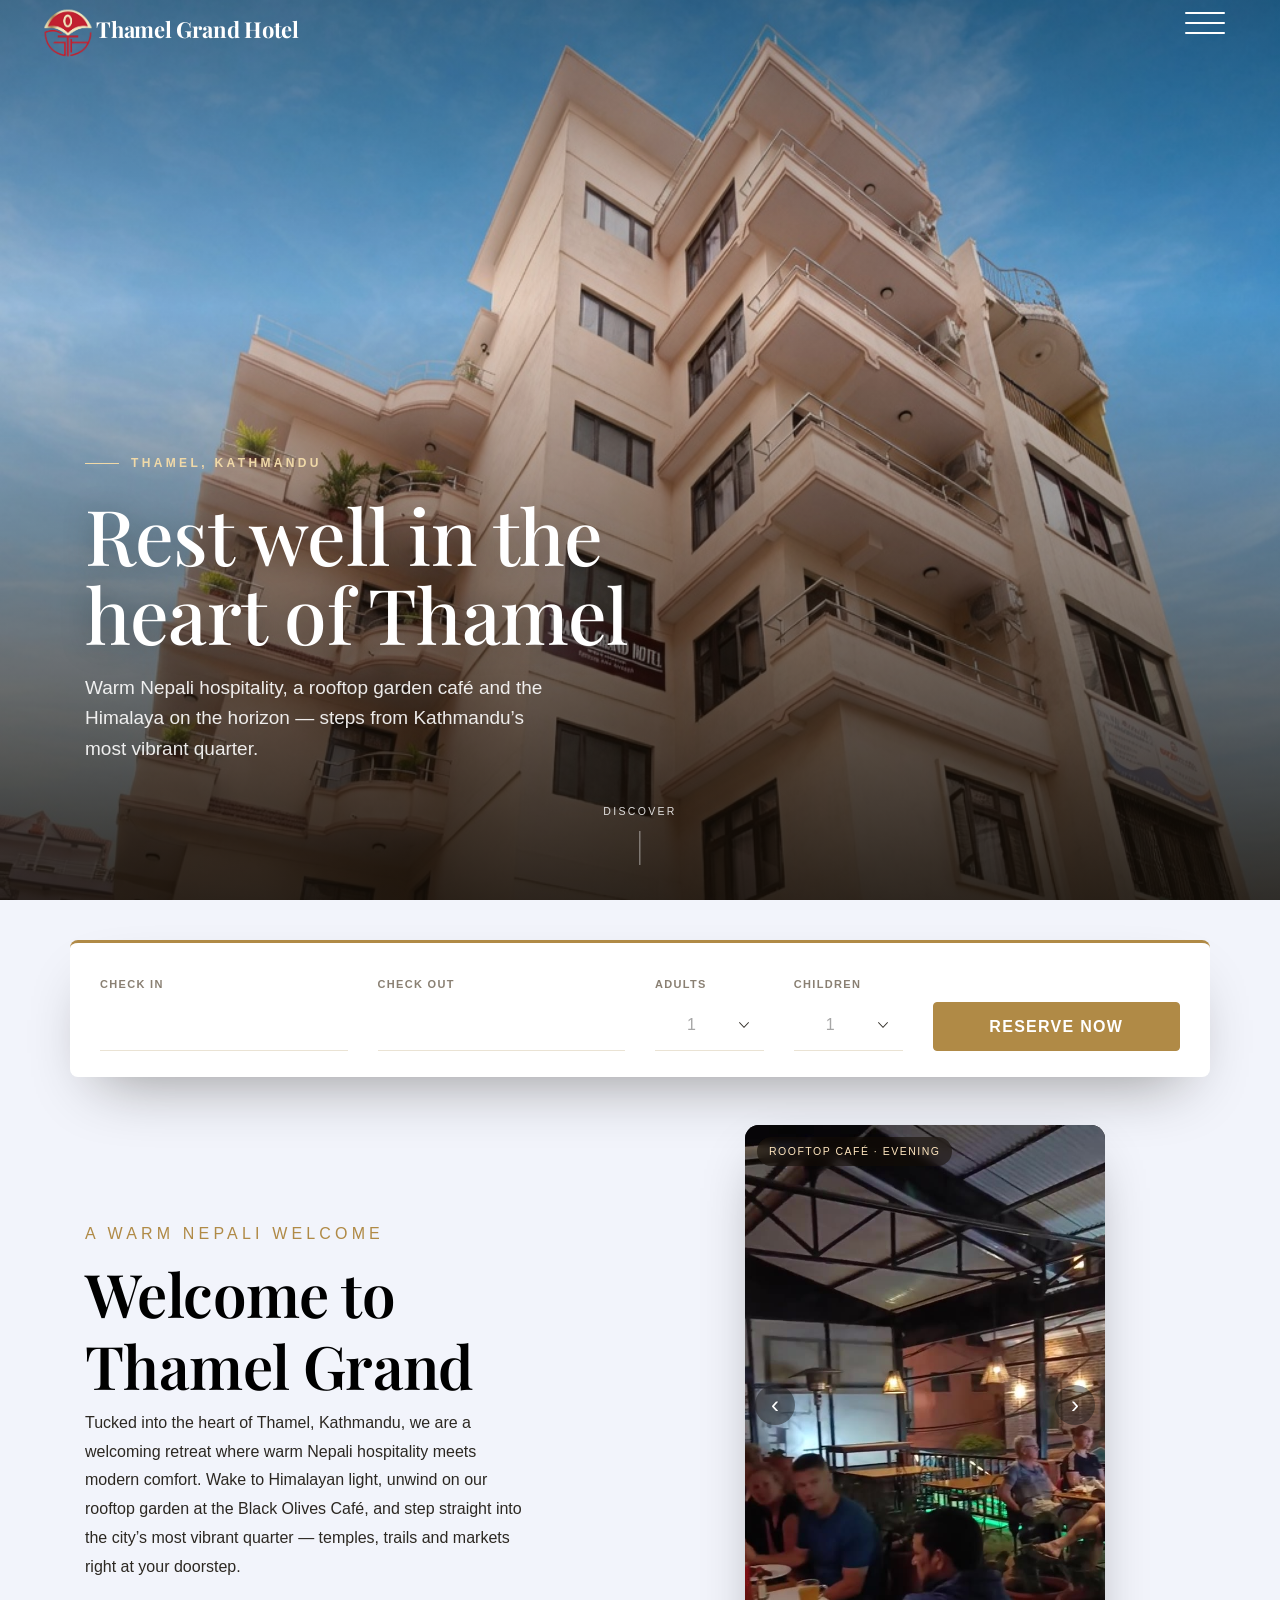
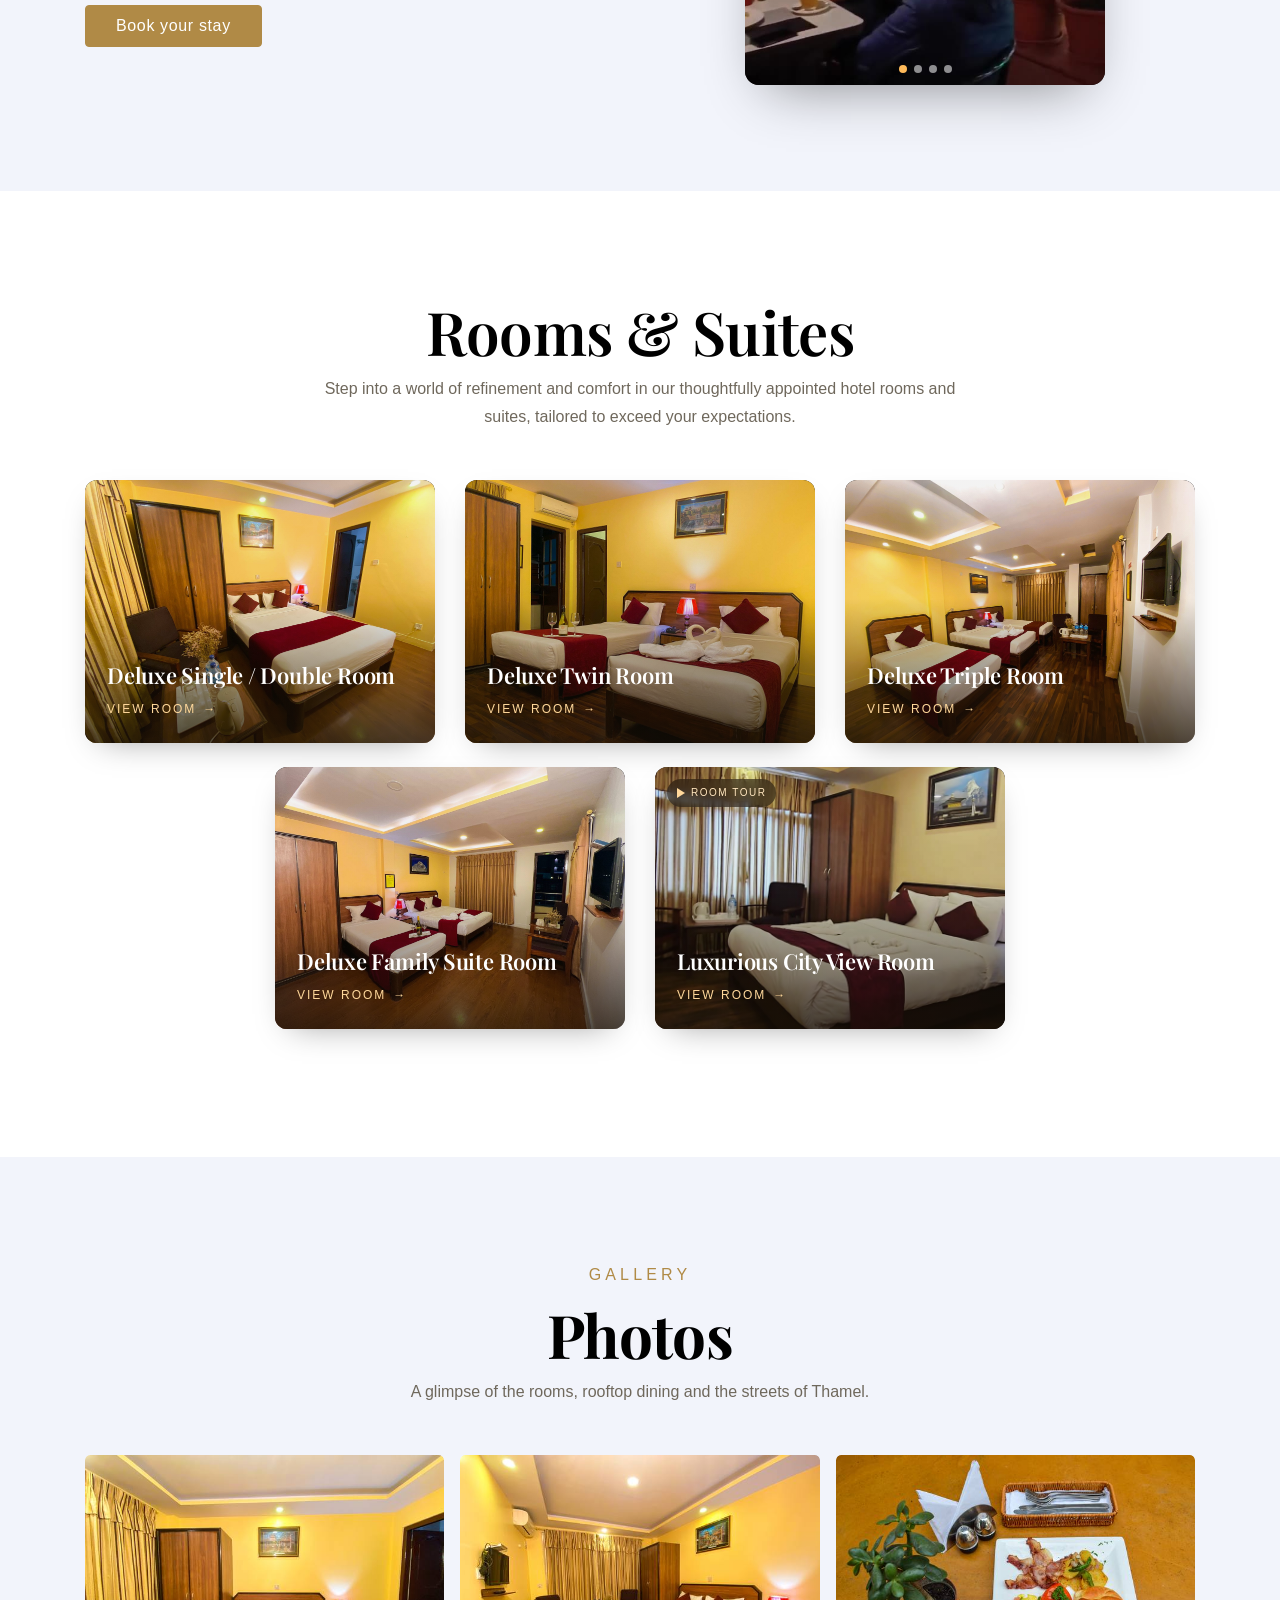
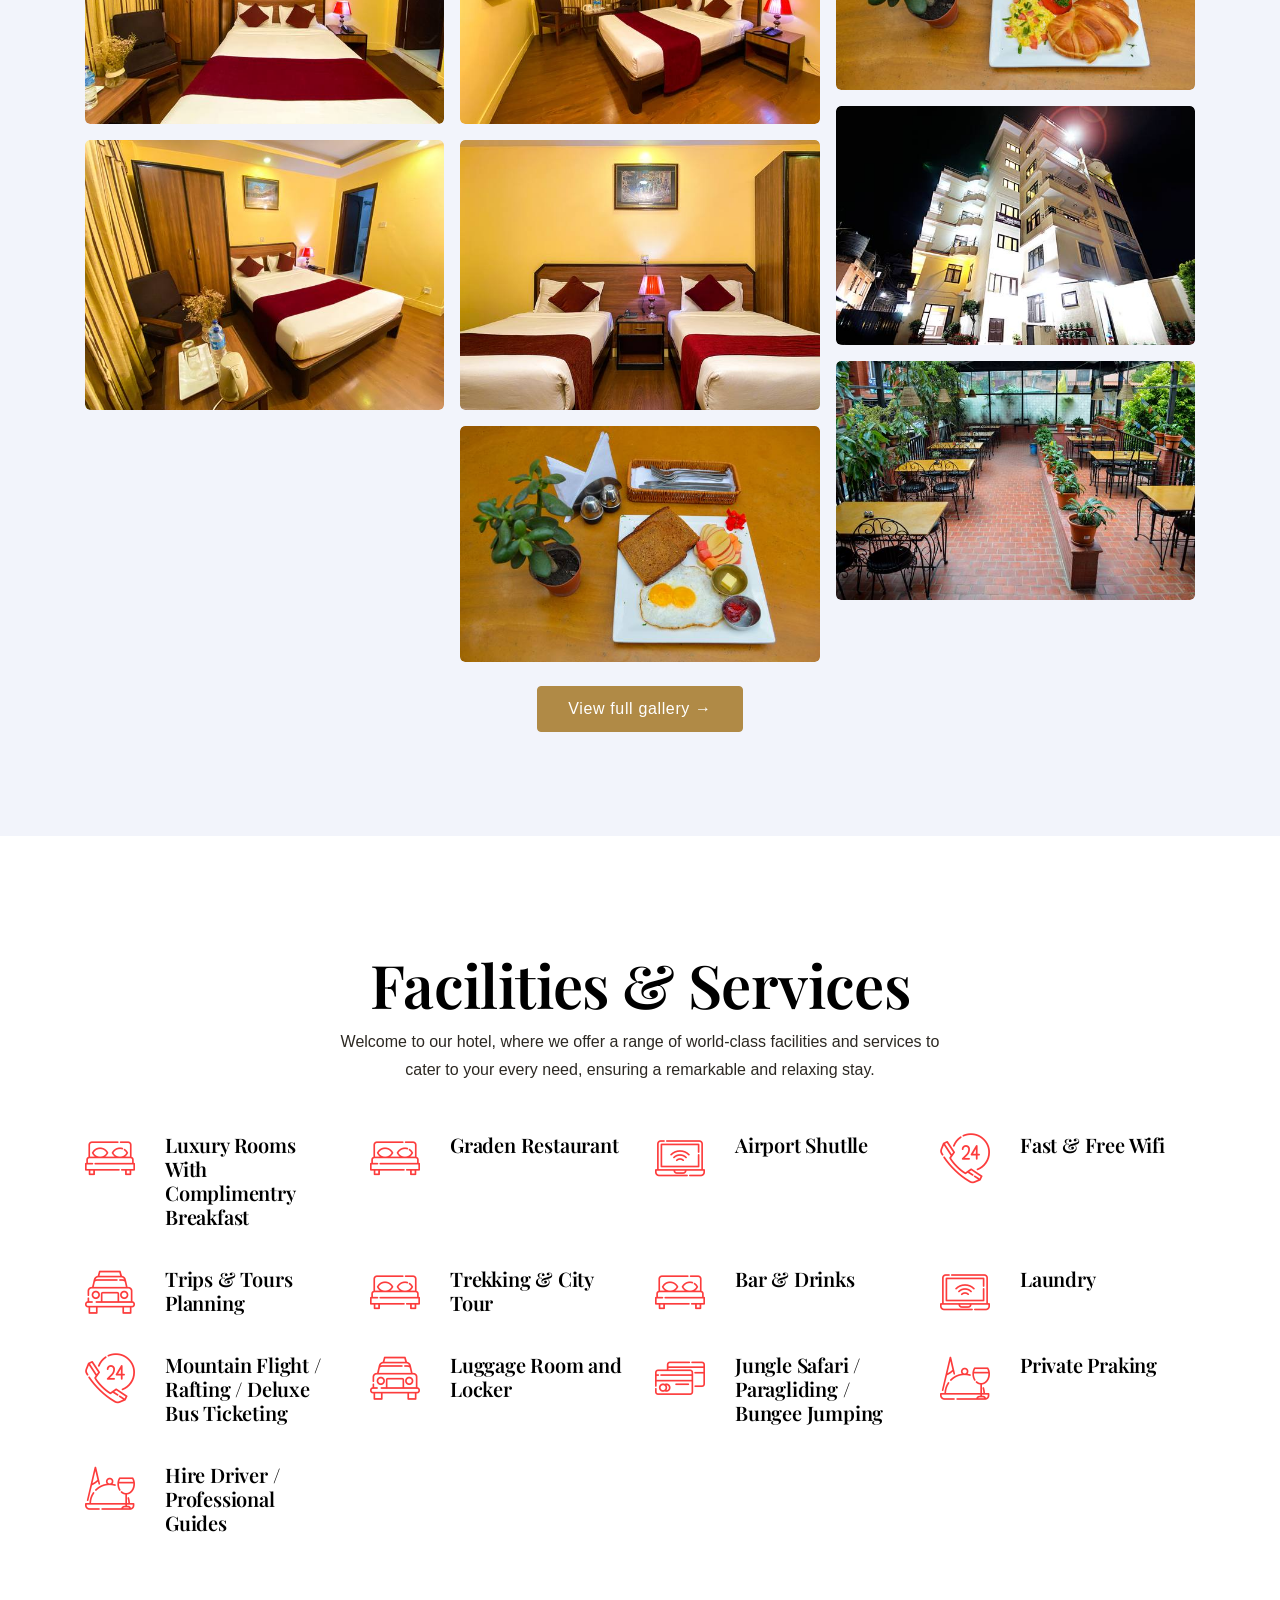
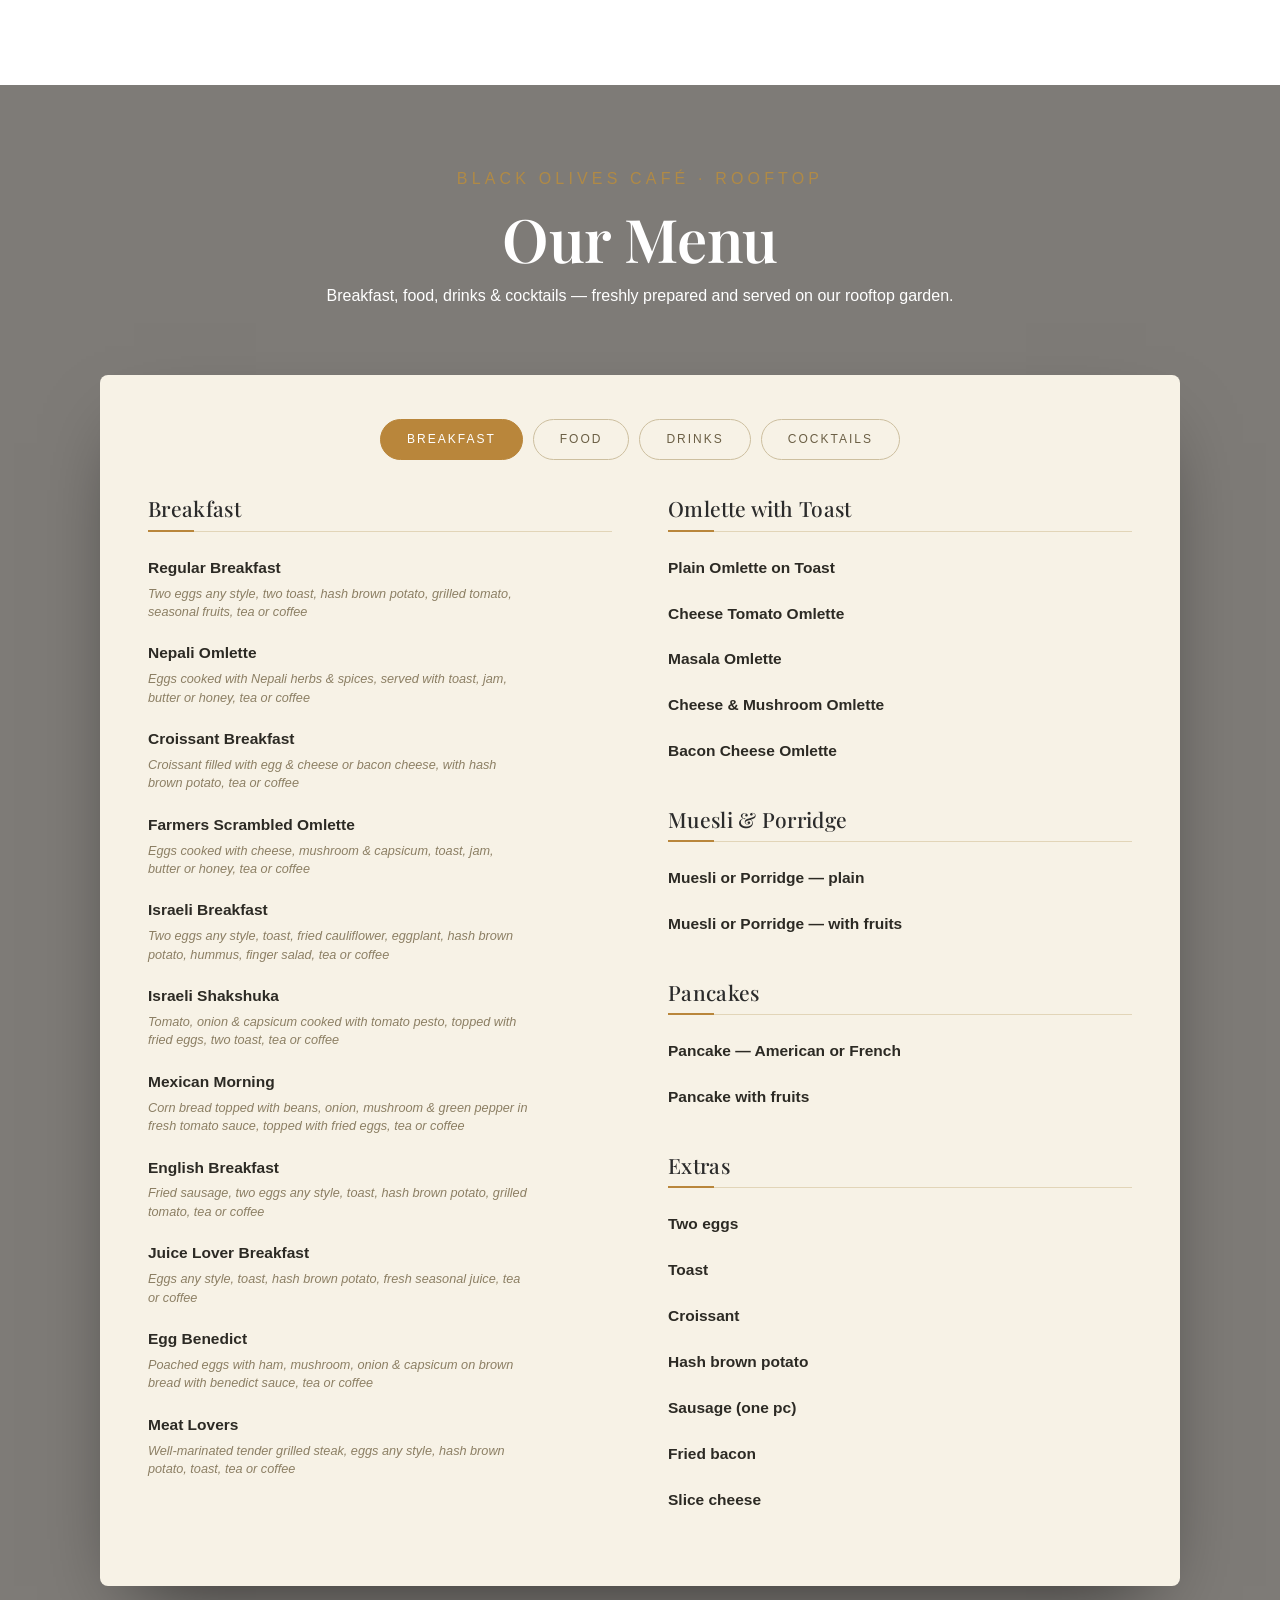
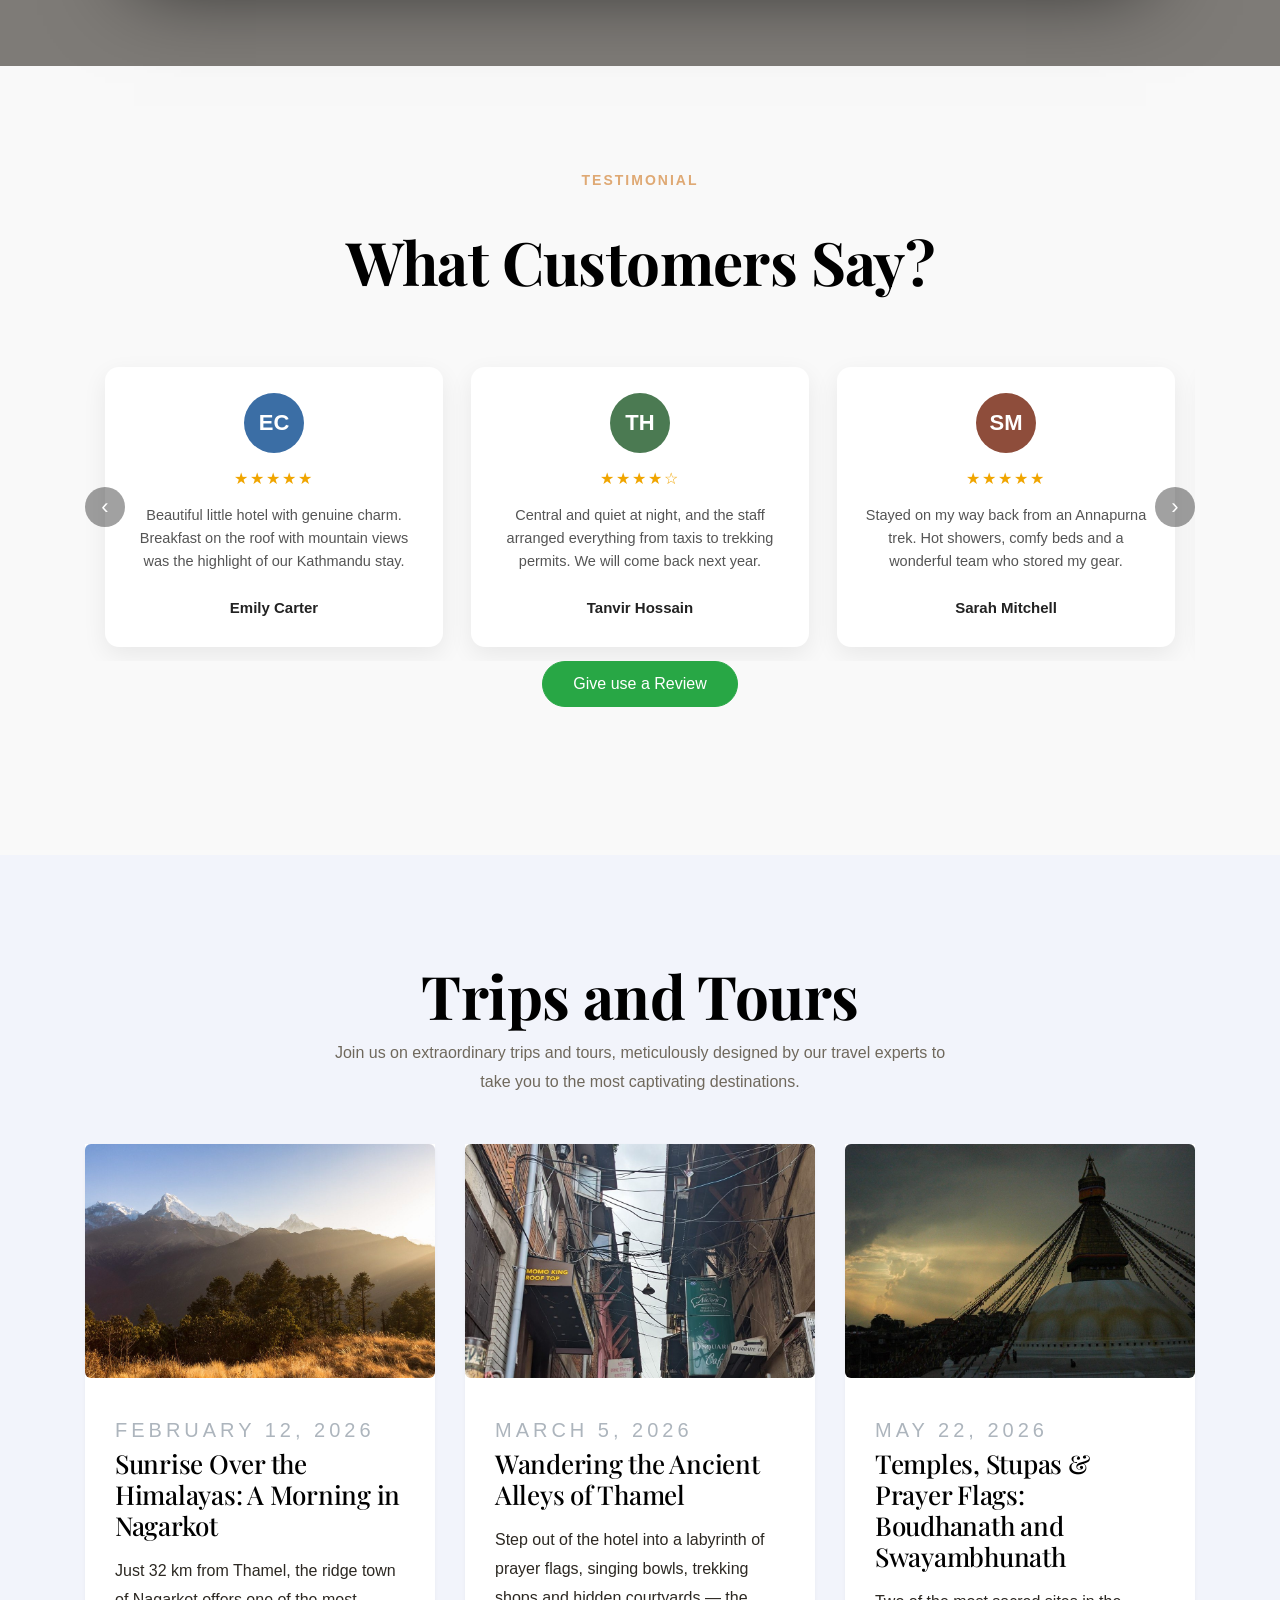
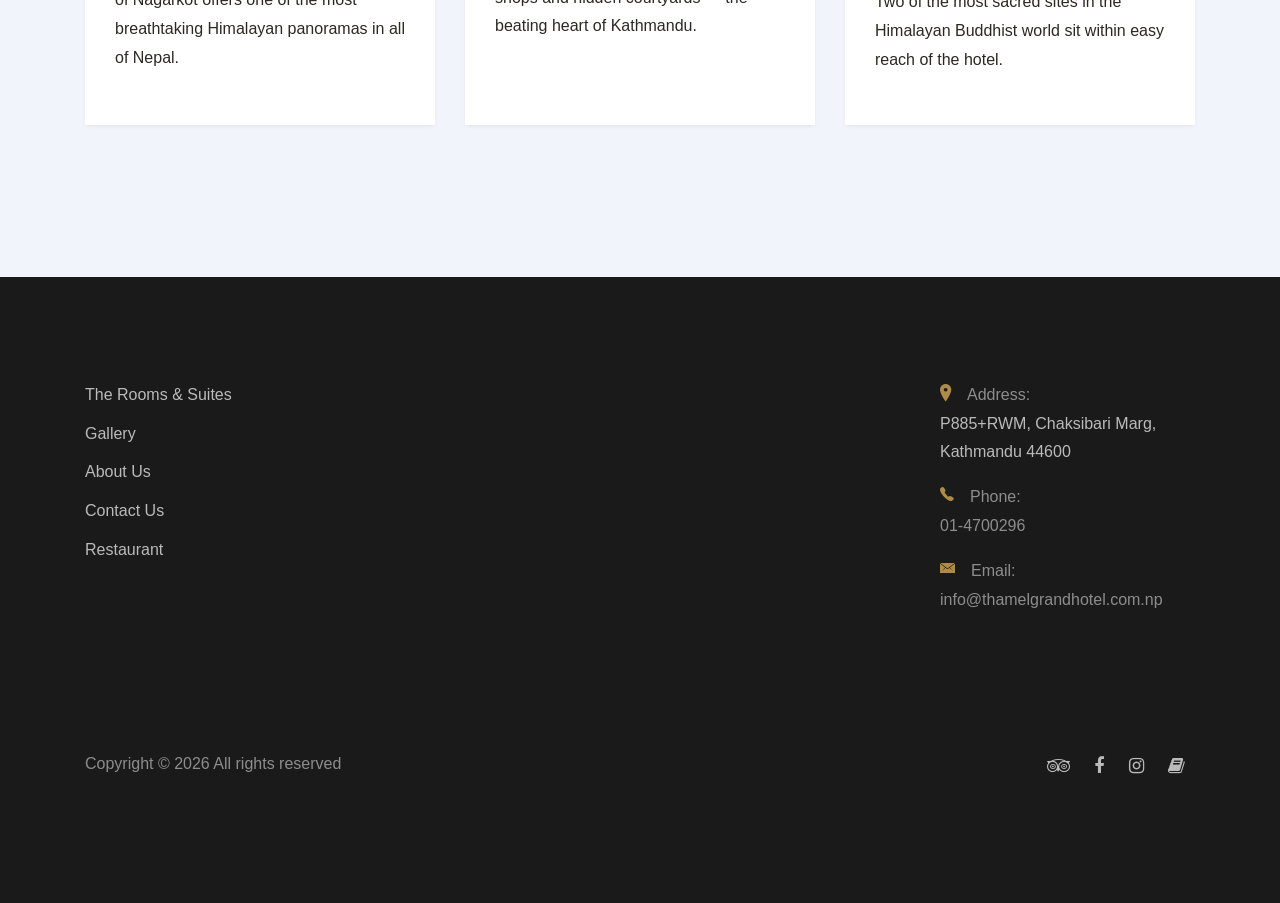
==== index.html @ 5a6bbc48 "refactor(chrome): single shared header on every page + fix inner-hero overlay Header (DRY, change-on" ====
<!DOCTYPE HTML>
<html>
  <head>
    <meta charset="utf-8">
    <meta http-equiv="X-UA-Compatible" content="IE=edge">
    <title>Thamel Grand Hotel</title>
    <meta name="viewport" content="width=device-width, initial-scale=1, shrink-to-fit=no">
    <meta name="description" content="" />
    <meta name="keywords" content="" />
    <meta name="author" content="" />
    <link rel="stylesheet" type="text/css" href="https://fonts.googleapis.com/css?family=|Roboto+Sans:400,700|Playfair+Display:400,700">
    <link rel="stylesheet" href="css/bootstrap.min.css">
    <link rel="stylesheet" href="css/animate.css">
    <link rel="stylesheet" href="css/owl.carousel.min.css">
    <link rel="stylesheet" href="css/aos.css">
    <link rel="stylesheet" href="css/bootstrap-datepicker.css">
    <link rel="stylesheet" href="css/jquery.timepicker.css">
    <link rel="stylesheet" href="css/fancybox.min.css">
    <link rel="stylesheet" href="fonts/ionicons/css/ionicons.min.css">
    <link rel="stylesheet" href="fonts/fontawesome/css/font-awesome.min.css">
    <link rel="stylesheet" href="css/flaticon.css">
    <link rel="stylesheet" href="css/elegant-icons.css" type="text/css">
    <!-- Theme Style -->
    <link rel="stylesheet" href="css/style.css">
    <link rel="stylesheet" href="css/tgh-custom.css?v=h6">
    <link rel="stylesheet" href="css/tgh-theme.css?v=t2">
  </head>
  <body>
    
    <div id="tgh-header"></div>
    <script src="js/tgh-chrome.js?v=1"></script>
    <!-- END head -->

    <section class="site-hero overlay tgh-hero" style="background-image: url(images/hotel/tgh-4.jpg)" data-stellar-background-ratio="0.5">
      <div class="container">
        <div class="tgh-hero-inner" data-aos="fade-up">
          <span class="tgh-eyebrow">Thamel, Kathmandu</span>
          <h1 class="tgh-hero-title">Rest well in the<br>heart of Thamel</h1>
          <p class="tgh-hero-sub">Warm Nepali hospitality, a rooftop garden caf&eacute; and the Himalaya on the horizon &mdash; steps from Kathmandu&rsquo;s most vibrant quarter.</p>
        </div>
      </div>
      <a href="#next" class="tgh-scroll smoothscroll">Discover</a>
    </section>
    <!-- END section -->

    <section class="section bg-light pb-0">
      <div class="container">
       
        <div class="row check-availabilty" id="next">
          <div class="block-32" data-aos="fade-up" data-aos-offset="-200">

            <form action="reservation.html" method="GET">
              <div class="row">
                <div class="col-md-6 mb-3 mb-lg-0 col-lg-3">
                  <label for="checkin_date" class="font-weight-bold text-black">Check In</label>
                  <div class="field-icon-wrap">
                    <div class="icon"><span class="icon-calendar"></span></div>
                    <input type="text" id="checkin_date" name="start_date" class="form-control">
                  </div>
                </div>
                <div class="col-md-6 mb-3 mb-lg-0 col-lg-3">
                  <label for="checkout_date" class="font-weight-bold text-black">Check Out</label>
                  <div class="field-icon-wrap">
                    <div class="icon"><span class="icon-calendar"></span></div>
                    <input type="text" id="checkout_date" name="end_date" class="form-control">
                  </div>
                </div>
                <div class="col-md-6 mb-3 mb-md-0 col-lg-3">
                  <div class="row">
                    <div class="col-md-6 mb-3 mb-md-0">
                      <label for="adults" class="font-weight-bold text-black">Adults</label>
                      <div class="field-icon-wrap">
                        <div class="icon"><span class="ion-ios-arrow-down"></span></div>
                        <select name="adult" id="adults" class="form-control">
                          <option value="1">1</option>
                          <option value="2">2</option>
                          <option value="3">3</option>
                          <option value="4+">4+</option>
                        </select>
                      </div>
                    </div>
                    <div class="col-md-6 mb-3 mb-md-0">
                      <label for="children" class="font-weight-bold text-black">Children</label>
                      <div class="field-icon-wrap">
                        <div class="icon"><span class="ion-ios-arrow-down"></span></div>
                        <select name="children" id="children" class="form-control">
                          <option value="1">1</option>
                          <option value="2">2</option>
                          <option value="3">3</option>
                          <option value="4+">4+</option>
                        </select>
                      </div>
                    </div>
                  </div>
                </div>
                <div class="col-md-6 col-lg-3 align-self-end">
                  <input class="btn btn-success btn-block text-white" type="submit" value="Reserve Now" />
                </div>
              </div>
            </form>
          </div>


        </div>
      </div>
    </section>

    <section class="py-5 bg-light">
      <div class="container">
        <div class="row align-items-center">
          <div class="col-md-12 col-lg-6 ml-auto order-lg-2 position-relative mb-5 text-center" data-aos="fade-up">
            <div class="tgh-video-slider" id="welcomeVideos" aria-label="Videos of Thamel Grand Hotel">
              <div class="tvs-slide is-active">
                <video muted playsinline preload="auto" poster="media/welcome-poster.jpg" aria-label="Evening at Thamel Grand Hotel">
                  <source src="media/welcome.mp4" type="video/mp4">
                </video>
                <span class="tvs-tag">Rooftop caf&eacute; &middot; evening</span>
              </div>
              <div class="tvs-slide">
                <video muted playsinline preload="metadata" poster="media/cafe-poster.jpg" aria-label="Black Olives Café &amp; Bar rooftop">
                  <source src="media/cafe.mp4" type="video/mp4">
                </video>
                <span class="tvs-tag">Rooftop caf&eacute; &middot; day</span>
              </div>
              <div class="tvs-slide">
                <video muted playsinline preload="metadata" poster="media/exterior-poster.jpg" aria-label="Hotel building and entrance">
                  <source src="media/exterior.mp4" type="video/mp4">
                </video>
                <span class="tvs-tag">Our building</span>
              </div>
              <div class="tvs-slide">
                <video muted playsinline preload="metadata" poster="media/rooms/room-tour-poster.jpg" aria-label="Luxurious City View room tour">
                  <source src="media/rooms/room-tour.mp4" type="video/mp4">
                </video>
                <span class="tvs-tag">City View room</span>
              </div>
              <button type="button" class="tvs-arrow tvs-prev" aria-label="Previous video">&lsaquo;</button>
              <button type="button" class="tvs-arrow tvs-next" aria-label="Next video">&rsaquo;</button>
              <div class="tvs-dots" role="tablist" aria-label="Choose video"></div>
            </div>
          </div>
          <div class="col-md-12 col-lg-5 order-lg-1" data-aos="fade-up">
            <span class="d-block text-primary text-uppercase letter-spacing-2 mb-2">A warm Nepali welcome</span>
            <h2 class="heading">Welcome to Thamel Grand</h2>
            <p class="mb-4">Tucked into the heart of Thamel, Kathmandu, we are a welcoming retreat where warm Nepali hospitality meets modern comfort. Wake to Himalayan light, unwind on our rooftop garden at the Black Olives Caf&eacute;, and step straight into the city&rsquo;s most vibrant quarter &mdash; temples, trails and markets right at your doorstep.</p>
            <p class="mb-0"><a href="rooms.html" class="btn btn-primary text-white py-2">Book your stay</a></p>
          </div>
          
        </div>
      </div>
    </section>

    <section class="section">
      <div class="container">
        <div class="row justify-content-center text-center mb-5">
          <div class="col-md-7">
            <h2 class="heading" data-aos="fade-up">Rooms &amp; Suites</h2>
            <span data-aos="fade-up" data-aos-delay="100">Step into a world of refinement and comfort in our thoughtfully appointed hotel rooms and suites, tailored to exceed your expectations.</span>
          </div>
        </div>
        <div class="row justify-content-center rooms-grid" id="homeRooms">
          
          <div class="col-md-6 col-lg-4 mb-4" data-aos="fade-up">
            <a href="rooms.html" class="tgh-room-card">
              <div class="rc-media"><img src="images/rooms/single-1.jpg?p=20260820g" alt="Deluxe Single / Double Room" loading="lazy" decoding="async"></div>
              <div class="rc-body">
                <h3 class="rc-name">Deluxe Single / Double Room</h3>
                <span class="rc-cta">View room <span aria-hidden="true">&rarr;</span></span>
              </div>
            </a>
          </div>
          <div class="col-md-6 col-lg-4 mb-4" data-aos="fade-up">
            <a href="rooms.html" class="tgh-room-card">
              <div class="rc-media"><img src="images/rooms/twin-1.jpg?p=20260820g" alt="Deluxe Twin Room" loading="lazy" decoding="async"></div>
              <div class="rc-body">
                <h3 class="rc-name">Deluxe Twin Room</h3>
                <span class="rc-cta">View room <span aria-hidden="true">&rarr;</span></span>
              </div>
            </a>
          </div>
          <div class="col-md-6 col-lg-4 mb-4" data-aos="fade-up">
            <a href="rooms.html" class="tgh-room-card">
              <div class="rc-media"><img src="images/rooms/triple-1.jpg?p=20260820g" alt="Deluxe Triple Room" loading="lazy" decoding="async"></div>
              <div class="rc-body">
                <h3 class="rc-name">Deluxe Triple Room</h3>
                <span class="rc-cta">View room <span aria-hidden="true">&rarr;</span></span>
              </div>
            </a>
          </div>
          <div class="col-md-6 col-lg-4 mb-4" data-aos="fade-up">
            <a href="rooms.html" class="tgh-room-card">
              <div class="rc-media"><img src="images/rooms/family-1.jpg?p=20260820g" alt="Deluxe Family Suite Room" loading="lazy" decoding="async"></div>
              <div class="rc-body">
                <h3 class="rc-name">Deluxe Family Suite Room</h3>
                <span class="rc-cta">View room <span aria-hidden="true">&rarr;</span></span>
              </div>
            </a>
          </div>
          <div class="col-md-6 col-lg-4 mb-4" data-aos="fade-up">
            <a href="rooms.html" class="tgh-room-card">
              <div class="rc-media">
                <span class="rc-video-tag">Room tour</span>
                <video autoplay muted loop playsinline preload="metadata" poster="media/rooms/room-tour-poster.jpg" aria-label="Luxurious City View Room tour">
                  <source src="media/rooms/room-tour.mp4" type="video/mp4">
                </video>
              </div>
              <div class="rc-body">
                <h3 class="rc-name">Luxurious City View Room</h3>
                <span class="rc-cta">View room <span aria-hidden="true">&rarr;</span></span>
              </div>
            </a>
          </div>
        </div>
      </div>
    </section>

    <section class="section slider-section bg-light">
      <div class="container">
        <div class="row justify-content-center text-center mb-5">
          <div class="col-md-8">
            <span class="d-block text-primary text-uppercase letter-spacing-2 mb-2" data-aos="fade-up">Gallery</span>
            <h2 class="heading" data-aos="fade-up">Photos</h2>
            <span data-aos="fade-up" data-aos-delay="100">A glimpse of the rooms, rooftop dining and the streets of Thamel.</span>
          </div>
        </div>
        <div class="tgh-grid" id="galleryTeaser" data-aos="fade-up"></div>
        <div class="text-center mt-4">
          <a href="gallery.html" class="btn btn-primary text-white">View full gallery &rarr;</a>
        </div>
      </div>
    </section>
    <!-- END section -->

    <section>
      <div class="container">
        <div class="row site-section">
        <div class="col-md-12">
          <div class="row justify-content-center text-center mb-5">
            <div class="col-md-7">
              <h2 class="heading" data-aos="fade-up">Facilities &amp; Services</h2>
              <span data-aos="fade-up" data-aos-delay="100">Welcome to our hotel, where we offer a range of world-class facilities and services to cater to your every need, ensuring a remarkable and relaxing stay.</span>
            </div>
          </div>
        </div>

      

        <div class="col-md-4 col-lg-3">
          <div class="media block-6">
            <div class="icon"><span class="flaticon-double-bed"></span></div>
            <div class="media-body">
              <h3 class="heading">Luxury Rooms With Complimentry Breakfast</h3>
              <!-- <p>Even the all-powerful Pointing has no control about the blind texts it is an almost unorthographic.</p> -->
            </div>
          </div>      
        </div>

        <div class="col-md-4 col-lg-3">
          <div class="media block-6">
            <div class="icon"><span class="flaticon-double-bed"></span></div>
            <div class="media-body">
              <h3 class="heading">Graden Restaurant</h3>
              <!-- <p>Even the all-powerful Pointing has no control about the blind texts it is an almost unorthographic.</p> -->
            </div>
          </div>      
        </div>

        <div class="col-md-4 col-lg-3">
          <div class="media block-6">
            <div class="icon"><span class="flaticon-wifi"></span></div>
            <div class="media-body">
              <h3 class="heading">Airport Shutlle</h3>
              <!-- <p>Even the all-powerful Pointing has no control about the blind texts it is an almost unorthographic.</p> -->
            </div>
          </div>
        </div>

        <div class="col-md-4 col-lg-3">
          <div class="media block-6">
            <div class="icon"><span class="flaticon-customer-service"></span></div>
            <div class="media-body">
              <h3 class="heading">Fast &amp; Free Wifi</h3>
              <!-- <p>Even the all-powerful Pointing has no control about the blind texts it is an almost unorthographic.</p> -->
            </div>
          </div>
        </div>

        <div class="col-md-4 col-lg-3">
          <div class="media block-6">
            <div class="icon"><span class="flaticon-taxi"></span></div>
            <div class="media-body">
              <h3 class="heading">Trips &amp; Tours Planning</h3>
              <!-- <p>Even the all-powerful Pointing has no control about the blind texts it is an almost unorthographic.</p> -->
            </div>
          </div>      
        </div>

        <div class="col-md-4 col-lg-3">
          <div class="media block-6">
            <div class="icon"><span class="flaticon-double-bed"></span></div>
            <div class="media-body">
              <h3 class="heading">Trekking 	&amp; City Tour</h3>
              <!-- <p>Even the all-powerful Pointing has no control about the blind texts it is an almost unorthographic.</p> -->
            </div>
          </div>      
        </div>

        <div class="col-md-4 col-lg-3">
          <div class="media block-6">
            <div class="icon"><span class="flaticon-double-bed"></span></div>
            <div class="media-body">
              <h3 class="heading">Bar &amp; Drinks</h3>
              <!-- <p>Even the all-powerful Pointing has no control about the blind texts it is an almost unorthographic.</p> -->
            </div>
          </div>      
        </div>

        <div class="col-md-4 col-lg-3">
          <div class="media block-6">
            <div class="icon"><span class="flaticon-wifi"></span></div>
            <div class="media-body">
              <h3 class="heading">Laundry</h3>
              <!-- <p>Even the all-powerful Pointing has no control about the blind texts it is an almost unorthographic.</p> -->
            </div>
          </div>
        </div>

        <div class="col-md-4 col-lg-3">
          <div class="media block-6">
            <div class="icon"><span class="flaticon-customer-service"></span></div>
            <div class="media-body">
              <h3 class="heading">Mountain Flight /  Rafting / Deluxe Bus Ticketing </h3>
              <!-- <p>Even the all-powerful Pointing has no control about the blind texts it is an almost unorthographic.</p> -->
            </div>
          </div>
        </div>

        <div class="col-md-4 col-lg-3">
          <div class="media block-6">
            <div class="icon"><span class="flaticon-taxi"></span></div>
            <div class="media-body">
              <h3 class="heading">Luggage Room and Locker</h3>
              <!-- <p>Even the all-powerful Pointing has no control about the blind texts it is an almost unorthographic.</p> -->
            </div>
          </div>      
        </div>


        <div class="col-md-6 col-lg-3">
          <div class="media block-6">
            <div class="icon"><span class="flaticon-credit-card"></span></div>
            <div class="media-body">
              <h3 class="heading">Jungle Safari / Paragliding / Bungee Jumping</h3>
              <!-- <p>Even the all-powerful Pointing has no control about the blind texts it is an almost unorthographic.</p> -->
            </div>
          </div>
        </div>
        <div class="col-md-6 col-lg-3">
          <div class="media block-6">
            <div class="icon"><span class="flaticon-dinner"></span></div>
            <div class="media-body">
              <h3 class="heading">Private Praking</h3>
              <!-- <p>Even the all-powerful Pointing has no control about the blind texts it is an almost unorthographic.</p> -->
            </div>
          </div>
        </div>

        <div class="col-md-6 col-lg-3">
          <div class="media block-6">
            <div class="icon"><span class="flaticon-dinner"></span></div>
            <div class="media-body">
              <h3 class="heading">Hire Driver / Professional Guides</h3>
              <!-- <p>Even the all-powerful Pointing has no control about the blind texts it is an almost unorthographic.</p> -->
            </div>
          </div>
        </div>

        <p></p>
      </div>
    </div>

    <div class="container">
    </div>

    </section>
    
    <section class="section bg-image overlay" style="background-image: url('images/hotel/tgh-3.jpg');padding-top:80px;padding-bottom:80px;">
      <div class="container">
        <div class="row justify-content-center text-center mb-5">
          <div class="col-md-8">
            <span class="d-block text-primary text-uppercase letter-spacing-2 mb-2" data-aos="fade-up">Black Olives Caf&eacute; &middot; Rooftop</span>
            <h2 class="heading text-white" data-aos="fade-up">Our Menu</h2>
            <p class="text-white text-opacity-7" data-aos="fade-up">Breakfast, food, drinks &amp; cocktails &mdash; freshly prepared and served on our rooftop garden.</p>
          </div>
        </div>



        <div class="tgh-menu" data-aos="fade-up">
          <div class="tgh-menu-tabs" id="menuTabs" role="tablist" aria-label="Menu categories"></div>
          <div class="tgh-menu-body" id="menuBody"></div>
        </div>
      </div>
    </section>
   
    <!-- END section -->
    <!-- <section class="section testimonial-section">
      <div class="container">
        <div class="row justify-content-center text-center mb-5">
          
          <div class="col-md-7 section-title">
            <span data-aos="fade-up">Testimonial</span>
          </div>

          <div class="col-md-7">
            <h2 class="heading" data-aos="fade-up">What Customers Say?</h2>
          </div>
        </div>

        <div class="row">
          <div class="col-lg-8 offset-lg-2">
            <div class="owl-carousel"> -->
              <!-- <div class="item">
                <div id="description"></div>

                <div class="ti-author">
                  <div class="rating">
                      <i class="icon_star"></i>
                      <i class="icon_star"></i>
                      <i class="icon_star"></i>
                      <i class="icon_star"></i>
                      <i class="icon_star-half_alt"></i>
                  </div>
                  <h5> - <div id="client-name"></div></h5>
                  <h5> - <div id="review-date"></div></h5>
                </div>
               </div> -->
               <!-- </div>
              </div> -->
              <!-- Add more items as needed -->
          <!-- </div> -->
          <!-- END slider -->
          <!-- <div class="justify-content-center text-center mb-5">
            
            <a href="review.html"><button type="button" class="btn btn-success">Give use a Review</button></a>
          </div>
        </div> -->
    <!-- </section> -->


    <!-- Testimonial Section Begin -->
    <section class="testimonial-section spad">
      <div class="container">
        <div class="row justify-content-center text-center mb-5">
          
          <div class="col-md-7 section-title">
            <span data-aos="fade-up">Testimonial</span>
          </div>

          <div class="col-md-7">
            <h2 class="heading" data-aos="fade-up">What Customers Say?</h2>
          </div>
        </div>
          <div class="row">
              <div class="col-lg-8 offset-lg-2">
                  <div class="testimonial-slider" id="reviews">
                      <div class="ts-item">
                          <div style="width:60px;height:60px;border-radius:50%;margin:0 auto 12px;display:flex;align-items:center;justify-content:center;color:#fff;font-size:22px;font-weight:600;background:#3b6ea5;">EC</div>
                          <div style="color:#f0a500;font-size:16px;letter-spacing:2px;margin-bottom:10px;">★★★★★</div>
                          <p style="color:#555;font-size:14.5px;line-height:1.6;margin:0 0 12px;">Beautiful little hotel with genuine charm. Breakfast on the roof with mountain views was the highlight of our Kathmandu stay.</p>
                          <div style="color:#222;font-weight:600;font-size:15px;margin-top:auto;">Emily Carter</div>
                      </div>
                      <div class="ts-item">
                          <div style="width:60px;height:60px;border-radius:50%;margin:0 auto 12px;display:flex;align-items:center;justify-content:center;color:#fff;font-size:22px;font-weight:600;background:#4b7a52;">TH</div>
                          <div style="color:#f0a500;font-size:16px;letter-spacing:2px;margin-bottom:10px;">★★★★☆</div>
                          <p style="color:#555;font-size:14.5px;line-height:1.6;margin:0 0 12px;">Central and quiet at night, and the staff arranged everything from taxis to trekking permits. We will come back next year.</p>
                          <div style="color:#222;font-weight:600;font-size:15px;margin-top:auto;">Tanvir Hossain</div>
                      </div>
                      <div class="ts-item">
                          <div style="width:60px;height:60px;border-radius:50%;margin:0 auto 12px;display:flex;align-items:center;justify-content:center;color:#fff;font-size:22px;font-weight:600;background:#8e4d3b;">SM</div>
                          <div style="color:#f0a500;font-size:16px;letter-spacing:2px;margin-bottom:10px;">★★★★★</div>
                          <p style="color:#555;font-size:14.5px;line-height:1.6;margin:0 0 12px;">Stayed on my way back from an Annapurna trek. Hot showers, comfy beds and a wonderful team who stored my gear.</p>
                          <div style="color:#222;font-weight:600;font-size:15px;margin-top:auto;">Sarah Mitchell</div>
                      </div>
                      <div class="ts-item">
                          <div style="width:60px;height:60px;border-radius:50%;margin:0 auto 12px;display:flex;align-items:center;justify-content:center;color:#fff;font-size:22px;font-weight:600;background:#8a5a9e;">FA</div>
                          <div style="color:#f0a500;font-size:16px;letter-spacing:2px;margin-bottom:10px;">★★★★★</div>
                          <p style="color:#555;font-size:14.5px;line-height:1.6;margin:0 0 12px;">The staff felt like family and the rooftop dinner was excellent. Warm hospitality right in the middle of Thamel.</p>
                          <div style="color:#222;font-weight:600;font-size:15px;margin-top:auto;">Farhana Akter</div>
                      </div>
                      <div class="ts-item">
                          <div style="width:60px;height:60px;border-radius:50%;margin:0 auto 12px;display:flex;align-items:center;justify-content:center;color:#fff;font-size:22px;font-weight:600;background:#487b7b;">JT</div>
                          <div style="color:#f0a500;font-size:16px;letter-spacing:2px;margin-bottom:10px;">★★★★☆</div>
                          <p style="color:#555;font-size:14.5px;line-height:1.6;margin:0 0 12px;">Great value and an unbeatable location. The room was spotless and the rooftop caf&eacute; is a hidden gem.</p>
                          <div style="color:#222;font-weight:600;font-size:15px;margin-top:auto;">Jake Thompson</div>
                      </div>
                  </div>
                  </div>
              </div>
          </div>

          <div class="justify-content-center text-center mb-5">
            <a href="review.html"><button type="button" class="btn btn-success">Give use a Review</button></a>
          </div>
        </div>
      </div>
  </section>

    <section class="section blog-post-entry bg-light">
      <div class="container">
        <div class="row justify-content-center text-center mb-5">
          <div class="col-md-7">
            <h2 class="heading" data-aos="fade-up">Trips and Tours</h2>
            <span data-aos="fade-up">Join us on extraordinary trips and tours, meticulously designed by our travel experts to take you to the most captivating destinations. </span>
          </div>
        </div>

        <div class="row" id="blogs">
          <div class="col-lg-4 col-md-6 col-sm-6 col-12 post mb-5" data-aos="fade-up" data-aos-delay="100">
            <div class="media media-custom d-block mb-4 h-100">
              <a href="blog.html?id=1" class="mb-4 d-block"><img loading="lazy" decoding="async" src="images/trips/nagarkot-sunrise.jpg" alt="Sunrise Over the Himalayas: A Morning in Nagarkot" class="img-fluid"></a>
              <div class="media-body">
                <span class="meta-post">February 12, 2026</span>
                <h2 class="mt-0 mb-3"><a href="blog.html?id=1">Sunrise Over the Himalayas: A Morning in Nagarkot</a></h2>
                <p>Just 32 km from Thamel, the ridge town of Nagarkot offers one of the most breathtaking Himalayan panoramas in all of Nepal.</p>
              </div>
            </div>
          </div>
          <div class="col-lg-4 col-md-6 col-sm-6 col-12 post mb-5" data-aos="fade-up" data-aos-delay="200">
            <div class="media media-custom d-block mb-4 h-100">
              <a href="blog.html?id=2" class="mb-4 d-block"><img loading="lazy" decoding="async" src="images/trips/newari-alley.jpg" alt="Wandering the Ancient Alleys of Thamel" class="img-fluid"></a>
              <div class="media-body">
                <span class="meta-post">March 5, 2026</span>
                <h2 class="mt-0 mb-3"><a href="blog.html?id=2">Wandering the Ancient Alleys of Thamel</a></h2>
                <p>Step out of the hotel into a labyrinth of prayer flags, singing bowls, trekking shops and hidden courtyards — the beating heart of Kathmandu.</p>
              </div>
            </div>
          </div>
          <div class="col-lg-4 col-md-6 col-sm-6 col-12 post mb-5" data-aos="fade-up" data-aos-delay="300">
            <div class="media media-custom d-block mb-4 h-100">
              <a href="blog.html?id=4" class="mb-4 d-block"><img loading="lazy" decoding="async" src="images/trips/boudhanath.jpg" alt="Temples, Stupas &amp; Prayer Flags: Boudhanath and Swayambhunath" class="img-fluid"></a>
              <div class="media-body">
                <span class="meta-post">May 22, 2026</span>
                <h2 class="mt-0 mb-3"><a href="blog.html?id=4">Temples, Stupas &amp; Prayer Flags: Boudhanath and Swayambhunath</a></h2>
                <p>Two of the most sacred sites in the Himalayan Buddhist world sit within easy reach of the hotel.</p>
              </div>
            </div>
          </div>
        </div>

      </div>
    </section>

    <!-- <section class="section bg-image overlay" style="background-image: url('images/hotel/tgh-4.jpg');">
        <div class="container" >
          <div class="row align-items-center">
            <div class="col-12 col-md-6 text-center mb-4 mb-md-0 text-md-left" data-aos="fade-up">
              <h2 class="text-white font-weight-bold">A Best Place To Stay. Reserve Now!</h2>
            </div>
            <div class="col-12 col-md-6 text-center text-md-right" data-aos="fade-up" data-aos-delay="200">
              <a href="reservation.html" class="btn btn-outline-white-primary py-3 text-white px-5">Reserve Now</a>
            </div>
          </div>
        </div>
      </section> -->

    <!-- Gallery teaser -->

    <footer class="section footer-section">
    <div class="container">
      <div class="row mb-4">
        <div class="col-md-3 mb-5">
          <ul class="list-unstyled link">
            <li><a href="rooms.html">The Rooms &amp; Suites</a></li>
            <li><a href="gallery.html">Gallery</a></li>
            <li><a href="about.html#">About Us</a></li>
            <li><a href="contact.html#">Contact Us</a></li>
            <li><a href="index.html#restaurant">Restaurant</a></li>
          </ul>
        </div>
        <div class="col-md-3 mb-5">
          <!-- <ul class="list-unstyled link">
                <li><a href="index.html#">About Us</a></li>
                <li><a href="index.html#">Terms &amp; Conditions</a></li>
                <li><a href="index.html#">Privacy Policy</a></li>
               <li><a href="index.html#">Rooms</a></li>
              </ul> -->
        </div>
        <div class="col-md-3 mb-5 pr-md-5 contact-info">
          <!-- <li>198 West 21th Street, <br> Suite 721 New York NY 10016</li> -->
          <!-- <p><span class="d-block"><span class="ion-ios-location h5 mr-3 text-primary"></span>Address:</span> <span> 198 West 21th Street, <br> Suite 721 New York NY 10016</span></p>
              <p><span class="d-block"><span class="ion-ios-telephone h5 mr-3 text-primary"></span>Phone:</span> <span> (+1) 435 3533</span></p>
              <p><span class="d-block"><span class="ion-ios-email h5 mr-3 text-primary"></span>Email:</span> <span> info@domain.com</span></p> -->
        </div>
        <div class="col-md-3 mb-5">
          <!-- <li>198 West 21th Street, <br> Suite 721 New York NY 10016</li> -->
          <p><span class="d-block"><span class="ion-ios-location h5 mr-3 text-primary"></span>Address:</span>
            <span>
              <a href="https://www.google.com/maps/place/Thamel+Grand+Hotel/@27.7170826,85.3098029,17z/data=!3m1!4b1!4m9!3m8!1s0x39eb18e33639aa63:0xd3a44de7c84b3bd3!5m2!4m1!1i2!8m2!3d27.7170826!4d85.3098029!16s%2Fg%2F1q62kbq1d?entry=ttu"
                target="_blank">
                P885+RWM, Chaksibari Marg, Kathmandu 44600
              </a>
            </span>
          </p>
          <p><span class="d-block"><span class="ion-ios-telephone h5 mr-3 text-primary"></span>Phone:</span> <span>
              01-4700296</span></p>
          <p><span class="d-block"><span class="ion-ios-email h5 mr-3 text-primary"></span>Email:</span> <span>
              info@thamelgrandhotel.com.np</span></p>
        </div>
      </div>
      <div class="row pt-5">
        <p class="col-md-6 text-left">
          <!-- Link back to Colorlib can't be removed. Template is licensed under CC BY 3.0. -->
          Copyright &copy;
          <script>document.write(new Date().getFullYear());</script> All rights reserved
          <!-- Link back to Colorlib can't be removed. Template is licensed under CC BY 3.0. -->
        </p>

        <p class="col-md-6 text-right social">
          <a
            href="https://www.tripadvisor.com/Hotel_Review-g293890-d6468795-Reviews-Thamel_Grand_Hotel-Kathmandu_Kathmandu_Valley_Bagmati_Zone_Central_Region.html"><span
              class="fa fa-tripadvisor"></span></a>
          <a href="https://www.facebook.com/thamelgrandhotel.np/"><span class="fa fa-facebook"></span></a>
          <a href="https://www.instagram.com/thamelgrandhotel2012/"><span class="fa fa-instagram"></span></a>
          <a href="https://www.booking.com/hotel/np/hamel-rand-otel-td.html"><span class="fa fa-book"></span></a>
        </p>
      </div>
    </div>
  </footer>
    
    <script src="js/jquery-3.3.1.min.js"></script>
    <script src="js/jquery-migrate-3.0.1.min.js"></script>
    <script src="js/popper.min.js"></script>
    <script src="js/bootstrap.min.js"></script>
    <script src="js/owl.carousel.min.js"></script>
    <script src="js/jquery.stellar.min.js"></script>
    <script src="js/jquery.fancybox.min.js"></script>
    
    
    <script src="js/aos.js"></script>
    
    <script src="js/bootstrap-datepicker.js"></script> 
    <script src="js/jquery.timepicker.min.js"></script>
    <script>

      // Reviews slider + Trips grid are handled by js/tgh-collections.js

      // --- Welcome video slider: each clip plays through, then slides to the next ---
      (function () {
        var box = document.getElementById('welcomeVideos');
        if (!box) return;
        var slides = Array.prototype.slice.call(box.querySelectorAll('.tvs-slide'));
        var dotsWrap = box.querySelector('.tvs-dots');
        var idx = 0, watchdog;
        slides.forEach(function (s, i) {
          var d = document.createElement('button');
          d.type = 'button'; d.className = 'tvs-dot' + (i === 0 ? ' is-active' : '');
          d.setAttribute('aria-label', 'Video ' + (i + 1));
          d.onclick = function () { show(i); };
          dotsWrap.appendChild(d);
          s.querySelector('video').addEventListener('ended', function () { if (i === idx) show(idx + 1); });
        });
        box.querySelector('.tvs-prev').addEventListener('click', function () { show(idx - 1); });
        box.querySelector('.tvs-next').addEventListener('click', function () { show(idx + 1); });
        function show(n) {
          clearTimeout(watchdog);
          idx = (n + slides.length) % slides.length;
          slides.forEach(function (s, i) {
            var v = s.querySelector('video');
            s.classList.toggle('is-active', i === idx);
            dotsWrap.children[i].classList.toggle('is-active', i === idx);
            if (i === idx) {
              v.currentTime = 0;
              var p = v.play();
              if (p && p.catch) p.catch(function () { /* autoplay blocked — poster stays */ });
              // Safety: advance even if 'ended' never fires (e.g. play blocked).
              watchdog = setTimeout(function () { if (idx === i) show(idx + 1); },
                ((isFinite(v.duration) && v.duration > 0 ? v.duration : 12) + 3) * 1000);
            } else {
              v.pause();
            }
          });
        }
        show(0);
      })();

  </script>

    <script src="js/main.js?v=2"></script>
    <script src="js/gallery-data.js?v=g1"></script>
    <script src="js/tgh-lightbox.js?v=g2"></script>
    <script src="js/gallery-teaser.js?v=g2"></script>
    <script src="js/menu-data.js?v=m1"></script>
    <script src="js/menu-render.js?v=m7"></script>
    <script src="js/tgh-collections.js?v=c1"></script>
  </body>
</html>
---- css/elegant-icons.css ----
@font-face {
	font-family: 'ElegantIcons';
	src:url('../fonts/ElegantIcons.eot');
	src:url('../fonts/ElegantIcons.eot%3F') format('embedded-opentype'),
		url('../fonts/ElegantIcons.woff') format('woff'),
		url('../fonts/ElegantIcons.ttf') format('truetype'),
		url('../fonts/ElegantIcons.svg') format('svg');
	font-weight: normal;
	font-style: normal;
}

/* Use the following CSS code if you want to use data attributes for inserting your icons */
[data-icon]:before {
	font-family: 'ElegantIcons';
	content: attr(data-icon);
	speak: none;
	font-weight: normal;
	font-variant: normal;
	text-transform: none;
	line-height: 1;
	-webkit-font-smoothing: antialiased;
	-moz-osx-font-smoothing: grayscale;
}

/* Use the following CSS code if you want to have a class per icon */
/*
Instead of a list of all class selectors,
you can use the generic selector below, but it's slower:
[class*="your-class-prefix"] {
*/
.arrow_up, .arrow_down, .arrow_left, .arrow_right, .arrow_left-up, .arrow_right-up, .arrow_right-down, .arrow_left-down, .arrow-up-down, .arrow_up-down_alt, .arrow_left-right_alt, .arrow_left-right, .arrow_expand_alt2, .arrow_expand_alt, .arrow_condense, .arrow_expand, .arrow_move, .arrow_carrot-up, .arrow_carrot-down, .arrow_carrot-left, .arrow_carrot-right, .arrow_carrot-2up, .arrow_carrot-2down, .arrow_carrot-2left, .arrow_carrot-2right, .arrow_carrot-up_alt2, .arrow_carrot-down_alt2, .arrow_carrot-left_alt2, .arrow_carrot-right_alt2, .arrow_carrot-2up_alt2, .arrow_carrot-2down_alt2, .arrow_carrot-2left_alt2, .arrow_carrot-2right_alt2, .arrow_triangle-up, .arrow_triangle-down, .arrow_triangle-left, .arrow_triangle-right, .arrow_triangle-up_alt2, .arrow_triangle-down_alt2, .arrow_triangle-left_alt2, .arrow_triangle-right_alt2, .arrow_back, .icon_minus-06, .icon_plus, .icon_close, .icon_check, .icon_minus_alt2, .icon_plus_alt2, .icon_close_alt2, .icon_check_alt2, .icon_zoom-out_alt, .icon_zoom-in_alt, .icon_search, .icon_box-empty, .icon_box-selected, .icon_minus-box, .icon_plus-box, .icon_box-checked, .icon_circle-empty, .icon_circle-slelected, .icon_stop_alt2, .icon_stop, .icon_pause_alt2, .icon_pause, .icon_menu, .icon_menu-square_alt2, .icon_menu-circle_alt2, .icon_ul, .icon_ol, .icon_adjust-horiz, .icon_adjust-vert, .icon_document_alt, .icon_documents_alt, .icon_pencil, .icon_pencil-edit_alt, .icon_pencil-edit, .icon_folder-alt, .icon_folder-open_alt, .icon_folder-add_alt, .icon_info_alt, .icon_error-oct_alt, .icon_error-circle_alt, .icon_error-triangle_alt, .icon_question_alt2, .icon_question, .icon_comment_alt, .icon_chat_alt, .icon_vol-mute_alt, .icon_volume-low_alt, .icon_volume-high_alt, .icon_quotations, .icon_quotations_alt2, .icon_clock_alt, .icon_lock_alt, .icon_lock-open_alt, .icon_key_alt, .icon_cloud_alt, .icon_cloud-upload_alt, .icon_cloud-download_alt, .icon_image, .icon_images, .icon_lightbulb_alt, .icon_gift_alt, .icon_house_alt, .icon_genius, .icon_mobile, .icon_tablet, .icon_laptop, .icon_desktop, .icon_camera_alt, .icon_mail_alt, .icon_cone_alt, .icon_ribbon_alt, .icon_bag_alt, .icon_creditcard, .icon_cart_alt, .icon_paperclip, .icon_tag_alt, .icon_tags_alt, .icon_trash_alt, .icon_cursor_alt, .icon_mic_alt, .icon_compass_alt, .icon_pin_alt, .icon_pushpin_alt, .icon_map_alt, .icon_drawer_alt, .icon_toolbox_alt, .icon_book_alt, .icon_calendar, .icon_film, .icon_table, .icon_contacts_alt, .icon_headphones, .icon_lifesaver, .icon_piechart, .icon_refresh, .icon_link_alt, .icon_link, .icon_loading, .icon_blocked, .icon_archive_alt, .icon_heart_alt, .icon_star_alt, .icon_star-half_alt, .icon_star, .icon_star-half, .icon_tools, .icon_tool, .icon_cog, .icon_cogs, .arrow_up_alt, .arrow_down_alt, .arrow_left_alt, .arrow_right_alt, .arrow_left-up_alt, .arrow_right-up_alt, .arrow_right-down_alt, .arrow_left-down_alt, .arrow_condense_alt, .arrow_expand_alt3, .arrow_carrot_up_alt, .arrow_carrot-down_alt, .arrow_carrot-left_alt, .arrow_carrot-right_alt, .arrow_carrot-2up_alt, .arrow_carrot-2dwnn_alt, .arrow_carrot-2left_alt, .arrow_carrot-2right_alt, .arrow_triangle-up_alt, .arrow_triangle-down_alt, .arrow_triangle-left_alt, .arrow_triangle-right_alt, .icon_minus_alt, .icon_plus_alt, .icon_close_alt, .icon_check_alt, .icon_zoom-out, .icon_zoom-in, .icon_stop_alt, .icon_menu-square_alt, .icon_menu-circle_alt, .icon_document, .icon_documents, .icon_pencil_alt, .icon_folder, .icon_folder-open, .icon_folder-add, .icon_folder_upload, .icon_folder_download, .icon_info, .icon_error-circle, .icon_error-oct, .icon_error-triangle, .icon_question_alt, .icon_comment, .icon_chat, .icon_vol-mute, .icon_volume-low, .icon_volume-high, .icon_quotations_alt, .icon_clock, .icon_lock, .icon_lock-open, .icon_key, .icon_cloud, .icon_cloud-upload, .icon_cloud-download, .icon_lightbulb, .icon_gift, .icon_house, .icon_camera, .icon_mail, .icon_cone, .icon_ribbon, .icon_bag, .icon_cart, .icon_tag, .icon_tags, .icon_trash, .icon_cursor, .icon_mic, .icon_compass, .icon_pin, .icon_pushpin, .icon_map, .icon_drawer, .icon_toolbox, .icon_book, .icon_contacts, .icon_archive, .icon_heart, .icon_profile, .icon_group, .icon_grid-2x2, .icon_grid-3x3, .icon_music, .icon_pause_alt, .icon_phone, .icon_upload, .icon_download, .social_facebook, .social_twitter, .social_pinterest, .social_googleplus, .social_tumblr, .social_tumbleupon, .social_wordpress, .social_instagram, .social_dribbble, .social_vimeo, .social_linkedin, .social_rss, .social_deviantart, .social_share, .social_myspace, .social_skype, .social_youtube, .social_picassa, .social_googledrive, .social_flickr, .social_blogger, .social_spotify, .social_delicious, .social_facebook_circle, .social_twitter_circle, .social_pinterest_circle, .social_googleplus_circle, .social_tumblr_circle, .social_stumbleupon_circle, .social_wordpress_circle, .social_instagram_circle, .social_dribbble_circle, .social_vimeo_circle, .social_linkedin_circle, .social_rss_circle, .social_deviantart_circle, .social_share_circle, .social_myspace_circle, .social_skype_circle, .social_youtube_circle, .social_picassa_circle, .social_googledrive_alt2, .social_flickr_circle, .social_blogger_circle, .social_spotify_circle, .social_delicious_circle, .social_facebook_square, .social_twitter_square, .social_pinterest_square, .social_googleplus_square, .social_tumblr_square, .social_stumbleupon_square, .social_wordpress_square, .social_instagram_square, .social_dribbble_square, .social_vimeo_square, .social_linkedin_square, .social_rss_square, .social_deviantart_square, .social_share_square, .social_myspace_square, .social_skype_square, .social_youtube_square, .social_picassa_square, .social_googledrive_square, .social_flickr_square, .social_blogger_square, .social_spotify_square, .social_delicious_square, .icon_printer, .icon_calulator, .icon_building, .icon_floppy, .icon_drive, .icon_search-2, .icon_id, .icon_id-2, .icon_puzzle, .icon_like, .icon_dislike, .icon_mug, .icon_currency, .icon_wallet, .icon_pens, .icon_easel, .icon_flowchart, .icon_datareport, .icon_briefcase, .icon_shield, .icon_percent, .icon_globe, .icon_globe-2, .icon_target, .icon_hourglass, .icon_balance, .icon_rook, .icon_printer-alt, .icon_calculator_alt, .icon_building_alt, .icon_floppy_alt, .icon_drive_alt, .icon_search_alt, .icon_id_alt, .icon_id-2_alt, .icon_puzzle_alt, .icon_like_alt, .icon_dislike_alt, .icon_mug_alt, .icon_currency_alt, .icon_wallet_alt, .icon_pens_alt, .icon_easel_alt, .icon_flowchart_alt, .icon_datareport_alt, .icon_briefcase_alt, .icon_shield_alt, .icon_percent_alt, .icon_globe_alt, .icon_clipboard {
	font-family: 'ElegantIcons';
	speak: none;
	font-style: normal;
	font-weight: normal;
	font-variant: normal;
	text-transform: none;
	line-height: 1;
	-webkit-font-smoothing: antialiased;
}
.arrow_up:before {
	content: "\21";
}
.arrow_down:before {
	content: "\22";
}
.arrow_left:before {
	content: "\23";
}
.arrow_right:before {
	content: "\24";
}
.arrow_left-up:before {
	content: "\25";
}
.arrow_right-up:before {
	content: "\26";
}
.arrow_right-down:before {
	content: "\27";
}
.arrow_left-down:before {
	content: "\28";
}
.arrow-up-down:before {
	content: "\29";
}
.arrow_up-down_alt:before {
	content: "\2a";
}
.arrow_left-right_alt:before {
	content: "\2b";
}
.arrow_left-right:before {
	content: "\2c";
}
.arrow_expand_alt2:before {
	content: "\2d";
}
.arrow_expand_alt:before {
	content: "\2e";
}
.arrow_condense:before {
	content: "\2f";
}
.arrow_expand:before {
	content: "\30";
}
.arrow_move:before {
	content: "\31";
}
.arrow_carrot-up:before {
	content: "\32";
}
.arrow_carrot-down:before {
	content: "\33";
}
.arrow_carrot-left:before {
	content: "\34";
}
.arrow_carrot-right:before {
	content: "\35";
}
.arrow_carrot-2up:before {
	content: "\36";
}
.arrow_carrot-2down:before {
	content: "\37";
}
.arrow_carrot-2left:before {
	content: "\38";
}
.arrow_carrot-2right:before {
	content: "\39";
}
.arrow_carrot-up_alt2:before {
	content: "\3a";
}
.arrow_carrot-down_alt2:before {
	content: "\3b";
}
.arrow_carrot-left_alt2:before {
	content: "\3c";
}
.arrow_carrot-right_alt2:before {
	content: "\3d";
}
.arrow_carrot-2up_alt2:before {
	content: "\3e";
}
.arrow_carrot-2down_alt2:before {
	content: "\3f";
}
.arrow_carrot-2left_alt2:before {
	content: "\40";
}
.arrow_carrot-2right_alt2:before {
	content: "\41";
}
.arrow_triangle-up:before {
	content: "\42";
}
.arrow_triangle-down:before {
	content: "\43";
}
.arrow_triangle-left:before {
	content: "\44";
}
.arrow_triangle-right:before {
	content: "\45";
}
.arrow_triangle-up_alt2:before {
	content: "\46";
}
.arrow_triangle-down_alt2:before {
	content: "\47";
}
.arrow_triangle-left_alt2:before {
	content: "\48";
}
.arrow_triangle-right_alt2:before {
	content: "\49";
}
.arrow_back:before {
	content: "\4a";
}
.icon_minus-06:before {
	content: "\4b";
}
.icon_plus:before {
	content: "\4c";
}
.icon_close:before {
	content: "\4d";
}
.icon_check:before {
	content: "\4e";
}
.icon_minus_alt2:before {
	content: "\4f";
}
.icon_plus_alt2:before {
	content: "\50";
}
.icon_close_alt2:before {
	content: "\51";
}
.icon_check_alt2:before {
	content: "\52";
}
.icon_zoom-out_alt:before {
	content: "\53";
}
.icon_zoom-in_alt:before {
	content: "\54";
}
.icon_search:before {
	content: "\55";
}
.icon_box-empty:before {
	content: "\56";
}
.icon_box-selected:before {
	content: "\57";
}
.icon_minus-box:before {
	content: "\58";
}
.icon_plus-box:before {
	content: "\59";
}
.icon_box-checked:before {
	content: "\5a";
}
.icon_circle-empty:before {
	content: "\5b";
}
.icon_circle-slelected:before {
	content: "\5c";
}
.icon_stop_alt2:before {
	content: "\5d";
}
.icon_stop:before {
	content: "\5e";
}
.icon_pause_alt2:before {
	content: "\5f";
}
.icon_pause:before {
	content: "\60";
}
.icon_menu:before {
	content: "\61";
}
.icon_menu-square_alt2:before {
	content: "\62";
}
.icon_menu-circle_alt2:before {
	content: "\63";
}
.icon_ul:before {
	content: "\64";
}
.icon_ol:before {
	content: "\65";
}
.icon_adjust-horiz:before {
	content: "\66";
}
.icon_adjust-vert:before {
	content: "\67";
}
.icon_document_alt:before {
	content: "\68";
}
.icon_documents_alt:before {
	content: "\69";
}
.icon_pencil:before {
	content: "\6a";
}
.icon_pencil-edit_alt:before {
	content: "\6b";
}
.icon_pencil-edit:before {
	content: "\6c";
}
.icon_folder-alt:before {
	content: "\6d";
}
.icon_folder-open_alt:before {
	content: "\6e";
}
.icon_folder-add_alt:before {
	content: "\6f";
}
.icon_info_alt:before {
	content: "\70";
}
.icon_error-oct_alt:before {
	content: "\71";
}
.icon_error-circle_alt:before {
	content: "\72";
}
.icon_error-triangle_alt:before {
	content: "\73";
}
.icon_question_alt2:before {
	content: "\74";
}
.icon_question:before {
	content: "\75";
}
.icon_comment_alt:before {
	content: "\76";
}
.icon_chat_alt:before {
	content: "\77";
}
.icon_vol-mute_alt:before {
	content: "\78";
}
.icon_volume-low_alt:before {
	content: "\79";
}
.icon_volume-high_alt:before {
	content: "\7a";
}
.icon_quotations:before {
	content: "\7b";
}
.icon_quotations_alt2:before {
	content: "\7c";
}
.icon_clock_alt:before {
	content: "\7d";
}
.icon_lock_alt:before {
	content: "\7e";
}
.icon_lock-open_alt:before {
	content: "\e000";
}
.icon_key_alt:before {
	content: "\e001";
}
.icon_cloud_alt:before {
	content: "\e002";
}
.icon_cloud-upload_alt:before {
	content: "\e003";
}
.icon_cloud-download_alt:before {
	content: "\e004";
}
.icon_image:before {
	content: "\e005";
}
.icon_images:before {
	content: "\e006";
}
.icon_lightbulb_alt:before {
	content: "\e007";
}
.icon_gift_alt:before {
	content: "\e008";
}
.icon_house_alt:before {
	content: "\e009";
}
.icon_genius:before {
	content: "\e00a";
}
.icon_mobile:before {
	content: "\e00b";
}
.icon_tablet:before {
	content: "\e00c";
}
.icon_laptop:before {
	content: "\e00d";
}
.icon_desktop:before {
	content: "\e00e";
}
.icon_camera_alt:before {
	content: "\e00f";
}
.icon_mail_alt:before {
	content: "\e010";
}
.icon_cone_alt:before {
	content: "\e011";
}
.icon_ribbon_alt:before {
	content: "\e012";
}
.icon_bag_alt:before {
	content: "\e013";
}
.icon_creditcard:before {
	content: "\e014";
}
.icon_cart_alt:before {
	content: "\e015";
}
.icon_paperclip:before {
	content: "\e016";
}
.icon_tag_alt:before {
	content: "\e017";
}
.icon_tags_alt:before {
	content: "\e018";
}
.icon_trash_alt:before {
	content: "\e019";
}
.icon_cursor_alt:before {
	content: "\e01a";
}
.icon_mic_alt:before {
	content: "\e01b";
}
.icon_compass_alt:before {
	content: "\e01c";
}
.icon_pin_alt:before {
	content: "\e01d";
}
.icon_pushpin_alt:before {
	content: "\e01e";
}
.icon_map_alt:before {
	content: "\e01f";
}
.icon_drawer_alt:before {
	content: "\e020";
}
.icon_toolbox_alt:before {
	content: "\e021";
}
.icon_book_alt:before {
	content: "\e022";
}
.icon_calendar:before {
	content: "\e023";
}
.icon_film:before {
	content: "\e024";
}
.icon_table:before {
	content: "\e025";
}
.icon_contacts_alt:before {
	content: "\e026";
}
.icon_headphones:before {
	content: "\e027";
}
.icon_lifesaver:before {
	content: "\e028";
}
.icon_piechart:before {
	content: "\e029";
}
.icon_refresh:before {
	content: "\e02a";
}
.icon_link_alt:before {
	content: "\e02b";
}
.icon_link:before {
	content: "\e02c";
}
.icon_loading:before {
	content: "\e02d";
}
.icon_blocked:before {
	content: "\e02e";
}
.icon_archive_alt:before {
	content: "\e02f";
}
.icon_heart_alt:before {
	content: "\e030";
}
.icon_star_alt:before {
	content: "\e031";
}
.icon_star-half_alt:before {
	content: "\e032";
}
.icon_star:before {
	content: "\e033";
}
.icon_star-half:before {
	content: "\e034";
}
.icon_tools:before {
	content: "\e035";
}
.icon_tool:before {
	content: "\e036";
}
.icon_cog:before {
	content: "\e037";
}
.icon_cogs:before {
	content: "\e038";
}
.arrow_up_alt:before {
	content: "\e039";
}
.arrow_down_alt:before {
	content: "\e03a";
}
.arrow_left_alt:before {
	content: "\e03b";
}
.arrow_right_alt:before {
	content: "\e03c";
}
.arrow_left-up_alt:before {
	content: "\e03d";
}
.arrow_right-up_alt:before {
	content: "\e03e";
}
.arrow_right-down_alt:before {
	content: "\e03f";
}
.arrow_left-down_alt:before {
	content: "\e040";
}
.arrow_condense_alt:before {
	content: "\e041";
}
.arrow_expand_alt3:before {
	content: "\e042";
}
.arrow_carrot_up_alt:before {
	content: "\e043";
}
.arrow_carrot-down_alt:before {
	content: "\e044";
}
.arrow_carrot-left_alt:before {
	content: "\e045";
}
.arrow_carrot-right_alt:before {
	content: "\e046";
}
.arrow_carrot-2up_alt:before {
	content: "\e047";
}
.arrow_carrot-2dwnn_alt:before {
	content: "\e048";
}
.arrow_carrot-2left_alt:before {
	content: "\e049";
}
.arrow_carrot-2right_alt:before {
	content: "\e04a";
}
.arrow_triangle-up_alt:before {
	content: "\e04b";
}
.arrow_triangle-down_alt:before {
	content: "\e04c";
}
.arrow_triangle-left_alt:before {
	content: "\e04d";
}
.arrow_triangle-right_alt:before {
	content: "\e04e";
}
.icon_minus_alt:before {
	content: "\e04f";
}
.icon_plus_alt:before {
	content: "\e050";
}
.icon_close_alt:before {
	content: "\e051";
}
.icon_check_alt:before {
	content: "\e052";
}
.icon_zoom-out:before {
	content: "\e053";
}
.icon_zoom-in:before {
	content: "\e054";
}
.icon_stop_alt:before {
	content: "\e055";
}
.icon_menu-square_alt:before {
	content: "\e056";
}
.icon_menu-circle_alt:before {
	content: "\e057";
}
.icon_document:before {
	content: "\e058";
}
.icon_documents:before {
	content: "\e059";
}
.icon_pencil_alt:before {
	content: "\e05a";
}
.icon_folder:before {
	content: "\e05b";
}
.icon_folder-open:before {
	content: "\e05c";
}
.icon_folder-add:before {
	content: "\e05d";
}
.icon_folder_upload:before {
	content: "\e05e";
}
.icon_folder_download:before {
	content: "\e05f";
}
.icon_info:before {
	content: "\e060";
}
.icon_error-circle:before {
	content: "\e061";
}
.icon_error-oct:before {
	content: "\e062";
}
.icon_error-triangle:before {
	content: "\e063";
}
.icon_question_alt:before {
	content: "\e064";
}
.icon_comment:before {
	content: "\e065";
}
.icon_chat:before {
	content: "\e066";
}
.icon_vol-mute:before {
	content: "\e067";
}
.icon_volume-low:before {
	content: "\e068";
}
.icon_volume-high:before {
	content: "\e069";
}
.icon_quotations_alt:before {
	content: "\e06a";
}
.icon_clock:before {
	content: "\e06b";
}
.icon_lock:before {
	content: "\e06c";
}
.icon_lock-open:before {
	content: "\e06d";
}
.icon_key:before {
	content: "\e06e";
}
.icon_cloud:before {
	content: "\e06f";
}
.icon_cloud-upload:before {
	content: "\e070";
}
.icon_cloud-download:before {
	content: "\e071";
}
.icon_lightbulb:before {
	content: "\e072";
}
.icon_gift:before {
	content: "\e073";
}
.icon_house:before {
	content: "\e074";
}
.icon_camera:before {
	content: "\e075";
}
.icon_mail:before {
	content: "\e076";
}
.icon_cone:before {
	content: "\e077";
}
.icon_ribbon:before {
	content: "\e078";
}
.icon_bag:before {
	content: "\e079";
}
.icon_cart:before {
	content: "\e07a";
}
.icon_tag:before {
	content: "\e07b";
}
.icon_tags:before {
	content: "\e07c";
}
.icon_trash:before {
	content: "\e07d";
}
.icon_cursor:before {
	content: "\e07e";
}
.icon_mic:before {
	content: "\e07f";
}
.icon_compass:before {
	content: "\e080";
}
.icon_pin:before {
	content: "\e081";
}
.icon_pushpin:before {
	content: "\e082";
}
.icon_map:before {
	content: "\e083";
}
.icon_drawer:before {
	content: "\e084";
}
.icon_toolbox:before {
	content: "\e085";
}
.icon_book:before {
	content: "\e086";
}
.icon_contacts:before {
	content: "\e087";
}
.icon_archive:before {
	content: "\e088";
}
.icon_heart:before {
	content: "\e089";
}
.icon_profile:before {
	content: "\e08a";
}
.icon_group:before {
	content: "\e08b";
}
.icon_grid-2x2:before {
	content: "\e08c";
}
.icon_grid-3x3:before {
	content: "\e08d";
}
.icon_music:before {
	content: "\e08e";
}
.icon_pause_alt:before {
	content: "\e08f";
}
.icon_phone:before {
	content: "\e090";
}
.icon_upload:before {
	content: "\e091";
}
.icon_download:before {
	content: "\e092";
}
.social_facebook:before {
	content: "\e093";
}
.social_twitter:before {
	content: "\e094";
}
.social_pinterest:before {
	content: "\e095";
}
.social_googleplus:before {
	content: "\e096";
}
.social_tumblr:before {
	content: "\e097";
}
.social_tumbleupon:before {
	content: "\e098";
}
.social_wordpress:before {
	content: "\e099";
}
.social_instagram:before {
	content: "\e09a";
}
.social_dribbble:before {
	content: "\e09b";
}
.social_vimeo:before {
	content: "\e09c";
}
.social_linkedin:before {
	content: "\e09d";
}
.social_rss:before {
	content: "\e09e";
}
.social_deviantart:before {
	content: "\e09f";
}
.social_share:before {
	content: "\e0a0";
}
.social_myspace:before {
	content: "\e0a1";
}
.social_skype:before {
	content: "\e0a2";
}
.social_youtube:before {
	content: "\e0a3";
}
.social_picassa:before {
	content: "\e0a4";
}
.social_googledrive:before {
	content: "\e0a5";
}
.social_flickr:before {
	content: "\e0a6";
}
.social_blogger:before {
	content: "\e0a7";
}
.social_spotify:before {
	content: "\e0a8";
}
.social_delicious:before {
	content: "\e0a9";
}
.social_facebook_circle:before {
	content: "\e0aa";
}
.social_twitter_circle:before {
	content: "\e0ab";
}
.social_pinterest_circle:before {
	content: "\e0ac";
}
.social_googleplus_circle:before {
	content: "\e0ad";
}
.social_tumblr_circle:before {
	content: "\e0ae";
}
.social_stumbleupon_circle:before {
	content: "\e0af";
}
.social_wordpress_circle:before {
	content: "\e0b0";
}
.social_instagram_circle:before {
	content: "\e0b1";
}
.social_dribbble_circle:before {
	content: "\e0b2";
}
.social_vimeo_circle:before {
	content: "\e0b3";
}
.social_linkedin_circle:before {
	content: "\e0b4";
}
.social_rss_circle:before {
	content: "\e0b5";
}
.social_deviantart_circle:before {
	content: "\e0b6";
}
.social_share_circle:before {
	content: "\e0b7";
}
.social_myspace_circle:before {
	content: "\e0b8";
}
.social_skype_circle:before {
	content: "\e0b9";
}
.social_youtube_circle:before {
	content: "\e0ba";
}
.social_picassa_circle:before {
	content: "\e0bb";
}
.social_googledrive_alt2:before {
	content: "\e0bc";
}
.social_flickr_circle:before {
	content: "\e0bd";
}
.social_blogger_circle:before {
	content: "\e0be";
}
.social_spotify_circle:before {
	content: "\e0bf";
}
.social_delicious_circle:before {
	content: "\e0c0";
}
.social_facebook_square:before {
	content: "\e0c1";
}
.social_twitter_square:before {
	content: "\e0c2";
}
.social_pinterest_square:before {
	content: "\e0c3";
}
.social_googleplus_square:before {
	content: "\e0c4";
}
.social_tumblr_square:before {
	content: "\e0c5";
}
.social_stumbleupon_square:before {
	content: "\e0c6";
}
.social_wordpress_square:before {
	content: "\e0c7";
}
.social_instagram_square:before {
	content: "\e0c8";
}
.social_dribbble_square:before {
	content: "\e0c9";
}
.social_vimeo_square:before {
	content: "\e0ca";
}
.social_linkedin_square:before {
	content: "\e0cb";
}
.social_rss_square:before {
	content: "\e0cc";
}
.social_deviantart_square:before {
	content: "\e0cd";
}
.social_share_square:before {
	content: "\e0ce";
}
.social_myspace_square:before {
	content: "\e0cf";
}
.social_skype_square:before {
	content: "\e0d0";
}
.social_youtube_square:before {
	content: "\e0d1";
}
.social_picassa_square:before {
	content: "\e0d2";
}
.social_googledrive_square:before {
	content: "\e0d3";
}
.social_flickr_square:before {
	content: "\e0d4";
}
.social_blogger_square:before {
	content: "\e0d5";
}
.social_spotify_square:before {
	content: "\e0d6";
}
.social_delicious_square:before {
	content: "\e0d7";
}
.icon_printer:before {
	content: "\e103";
}
.icon_calulator:before {
	content: "\e0ee";
}
.icon_building:before {
	content: "\e0ef";
}
.icon_floppy:before {
	content: "\e0e8";
}
.icon_drive:before {
	content: "\e0ea";
}
.icon_search-2:before {
	content: "\e101";
}
.icon_id:before {
	content: "\e107";
}
.icon_id-2:before {
	content: "\e108";
}
.icon_puzzle:before {
	content: "\e102";
}
.icon_like:before {
	content: "\e106";
}
.icon_dislike:before {
	content: "\e0eb";
}
.icon_mug:before {
	content: "\e105";
}
.icon_currency:before {
	content: "\e0ed";
}
.icon_wallet:before {
	content: "\e100";
}
.icon_pens:before {
	content: "\e104";
}
.icon_easel:before {
	content: "\e0e9";
}
.icon_flowchart:before {
	content: "\e109";
}
.icon_datareport:before {
	content: "\e0ec";
}
.icon_briefcase:before {
	content: "\e0fe";
}
.icon_shield:before {
	content: "\e0f6";
}
.icon_percent:before {
	content: "\e0fb";
}
.icon_globe:before {
	content: "\e0e2";
}
.icon_globe-2:before {
	content: "\e0e3";
}
.icon_target:before {
	content: "\e0f5";
}
.icon_hourglass:before {
	content: "\e0e1";
}
.icon_balance:before {
	content: "\e0ff";
}
.icon_rook:before {
	content: "\e0f8";
}
.icon_printer-alt:before {
	content: "\e0fa";
}
.icon_calculator_alt:before {
	content: "\e0e7";
}
.icon_building_alt:before {
	content: "\e0fd";
}
.icon_floppy_alt:before {
	content: "\e0e4";
}
.icon_drive_alt:before {
	content: "\e0e5";
}
.icon_search_alt:before {
	content: "\e0f7";
}
.icon_id_alt:before {
	content: "\e0e0";
}
.icon_id-2_alt:before {
	content: "\e0fc";
}
.icon_puzzle_alt:before {
	content: "\e0f9";
}
.icon_like_alt:before {
	content: "\e0dd";
}
.icon_dislike_alt:before {
	content: "\e0f1";
}
.icon_mug_alt:before {
	content: "\e0dc";
}
.icon_currency_alt:before {
	content: "\e0f3";
}
.icon_wallet_alt:before {
	content: "\e0d8";
}
.icon_pens_alt:before {
	content: "\e0db";
}
.icon_easel_alt:before {
	content: "\e0f0";
}
.icon_flowchart_alt:before {
	content: "\e0df";
}
.icon_datareport_alt:before {
	content: "\e0f2";
}
.icon_briefcase_alt:before {
	content: "\e0f4";
}
.icon_shield_alt:before {
	content: "\e0d9";
}
.icon_percent_alt:before {
	content: "\e0da";
}
.icon_globe_alt:before {
	content: "\e0de";
}
.icon_clipboard:before {
	content: "\e0e6";
}


	.glyph {
		float: left;
		text-align: center;
		padding: .75em;
		margin: .4em 1.5em .75em 0;
		width: 6em;
text-shadow: none;
	}
        .glyph_big {
        font-size: 128px;
        color: #59c5dc;
        float: left;
        margin-right: 20px;
        }

        .glyph div { padding-bottom: 10px;}

	.glyph input {
		font-family: consolas, monospace;
		font-size: 12px;
		width: 100%;
		text-align: center;
		border: 0;
		box-shadow: 0 0 0 1px #ccc;
		padding: .2em;
                -moz-border-radius: 5px;
                -webkit-border-radius: 5px;
	}
	.centered {
		margin-left: auto;
		margin-right: auto;
	}
	.glyph .fs1 {
		font-size: 2em;
	}
---- css/style.css ----
body {
  background: #fff;
  font-family: "Roboto", arial, sans-serif;
  font-weight: 200;
  font-size: 16px;
  line-height: 1.8;
  color: #6c757d;
  position: relative; }

span{
  font-weight: 100;
}

::-moz-selection {
  color: #fff;
  background: #ffba5a; }

::selection {
  color: #fff;
  background: #ffba5a; }

a {
  -webkit-transition: .3s all ease;
  -o-transition: .3s all ease;
  transition: .3s all ease;
  text-decoration: none; }
  a:hover {
    text-decoration: none; }

h1, h2, h3, h4, h5 {
  color: #000;
  font-family: "Playfair Display", times, serif; }

.font-family-serif {
  font-family: "Playfair Display", times, serif; }

.font-family-sans-serif {
  font-family: "Roboto", arial, sans-serif; }

.bg-light {
  background: #f2f4fb !important; }

.container-fluid {
  max-width: 1600px; }

.btn {
  padding-left: 30px;
  padding-right: 30px;
  padding-top: 10px;
  padding-bottom: 10px;
  border-radius: 50px; }
  .btn.btn-outline-white {
    border: 2px solid #fff; }
    .btn.btn-outline-white:hover {
      border: 2px solid transparent;
      background: #000;
      color: #fff; }
  .btn.btn-outline-white-primary {
    border: 2px solid #fff; }
    .btn.btn-outline-white-primary:hover {
      border: 2px solid transparent;
      background: #ffba5a;
      color: #fff; }
  .btn.uppercase {
    text-transform: uppercase;
    font-size: 14px;
    letter-spacing: .2em; }

.btn, .form-control {
  outline: none;
  -webkit-box-shadow: none !important;
  box-shadow: none !important; }
  .btn:focus, .btn:active, .form-control:focus, .form-control:active {
    outline: none; }

.form-control {
  -webkit-box-shadow: none !important;
  box-shadow: none !important;
  height: 50px;
  border-width: 2px; }
  .form-control:active, .form-control:focus {
    border-color: #ffba5a; }

textarea.form-control {
  height: inherit; }

.site-header {
  position: fixed;
  top: 0;
  width: 100%;
  padding: 60px 0;
  z-index: 2;
  -webkit-transition: .3s all ease-in-out;
  -o-transition: .3s all ease-in-out;
  transition: .3s all ease-in-out; }
  .site-header.scrolled {
    padding: 20px 0;
    background: #fff;
    -webkit-box-shadow: 0 5px 20px -5px rgba(0, 0, 0, 0.1);
    box-shadow: 0 5px 20px -5px rgba(0, 0, 0, 0.1); }
    .site-header.scrolled .site-menu-toggle {
      top: 10px;
      position: relative; }
      .site-header.scrolled .site-menu-toggle span {
        background: #000; }
    .site-header.scrolled .site-logo {
      position: relative;
      z-index: 100; }
      .site-header.scrolled .site-logo a {
        color: #000; }

.menu-open {
  position: relative; }
  .menu-open .site-header {
    position: fixed; }
  .menu-open .site-logo {
    position: relative;
    z-index: 100; }
    .menu-open .site-logo a {
      color: #000; }
  .menu-open .site-navbar {
    border: 10px solid #f8f9fa; }

.site-logo {
  padding-left: 40px; }
  .site-logo a {
    font-size: 30px;
    color: #fff;
    font-weight: bold;
    line-height: 1;
    font-family: "Playfair Display", times, serif; }
    @media (max-width: 991.98px) {
      .site-logo a {
        font-size: 27px; } }

.site-navbar {
  position: fixed;
  display: none;
  top: 0;
  left: 0;
  right: 0;
  bottom: 0;
  z-index: 99;
  border: 20px solid transparent;
  background: #fff;
  min-height: 300px;
  overflow-y: scroll; }
  .site-navbar nav {
    text-align: left; }
    .site-navbar nav .menu {
      font-family: "Playfair Display", times, serif; }
      .site-navbar nav .menu li a {
        color: #000;
        font-size: 40px;
        padding: 5px 10px;
        position: relative; }
        .site-navbar nav .menu li a:hover:before {
          width: 100%; }
      .site-navbar nav .menu li.active a {
        color: #ffba5a; }
        .site-navbar nav .menu li.active a:before {
          width: 100%; }
  .site-navbar .extra-info a {
    color: #000; }
  .site-navbar .extra-info ul li a {
    color: #000; }
  .site-navbar .extra-info h3 {
    font-family: "Roboto", arial, sans-serif;
    text-transform: uppercase;
    font-size: 13px;
    letter-spacing: .2em;
    color: #adb5bd;
    margin-bottom: 30px; }
  .site-navbar .extra-info p {
    color: #212529; }

.full-height {
  height: 100vh;
  min-height: 700px; }

.site-hero {
  background-size: cover;
  height: 100vh;
  min-height: 700px;
  width: 100%;
  position: relative; }
  .site-hero .heading {
    font-family: "Playfair Display", times, serif;
    font-weight: bold; }
  .site-hero .scroll-down {
    position: absolute;
    bottom: 20px;
    left: 50%;
    -webkit-transform: translateX(-50%);
    -ms-transform: translateX(-50%);
    transform: translateX(-50%);
    color: #fff; }
  .site-hero.overlay:before {
    background: rgba(0, 0, 0, 0.45);
    content: "";
    position: absolute;
    height: 100vh;
    min-height: 700px;
    top: 0;
    left: 0;
    bottom: 0;
    right: 0; }
  .site-hero.inner-page {
    height: 50vh;
    min-height: 700px; }
    .site-hero.inner-page.overlay:before {
      height: 50vh;
      min-height: 700px; }

.site-hero-inner {
  height: 100vh;
  min-height: 700px; }
  .site-hero-inner .heading {
    font-size: 80px;
    font-family: "Playfair Display", times, serif;
    color: #fff;
    line-height: 1;
    font-weight: bold; }
    @media (max-width: 991.98px) {
      .site-hero-inner .heading {
        font-size: 40px; } }
  .site-hero-inner .sub-heading {
    font-size: 30px;
    font-weight: 200;
    color: #fff;
    line-height: 1.5; }
    @media (max-width: 991.98px) {
      .site-hero-inner .sub-heading {
        font-size: 18px; } }

.inner-page .site-hero-inner {
  height: 50vh;
  min-height: 700px; }

.page-inside .site-hero-inner, .page-inside {
  height: 70vh;
  min-height: 500px; }

.page-inside.overlay:before {
  height: 70vh;
  min-height: 500px; }

.menu-open .site-menu-toggle span {
  background: #000; }

.site-menu-toggle {
  top: 0;
  float: right;
  width: 40px;
  height: 45px;
  position: relative;
  margin: 0px auto;
  z-index: 200;
  -webkit-transform: rotate(0deg);
  -moz-transform: rotate(0deg);
  -o-transform: rotate(0deg);
  -ms-transform: rotate(0deg);
  transform: rotate(0deg);
  -webkit-transition: .5s ease-in-out;
  -moz-transition: .5s ease-in-out;
  -o-transition: .5s ease-in-out;
  transition: .5s ease-in-out;
  cursor: pointer;
  margin-right: 40px; }
  .site-menu-toggle span {
    display: block;
    position: absolute;
    height: 2px;
    width: 100%;
    background: #fff;
    border-radius: 9px;
    opacity: 1;
    left: 0;
    -webkit-transform: rotate(0deg);
    -moz-transform: rotate(0deg);
    -o-transform: rotate(0deg);
    -ms-transform: rotate(0deg);
    transform: rotate(0deg);
    -webkit-transition: .25s ease-in-out;
    -moz-transition: .25s ease-in-out;
    -o-transition: .25s ease-in-out;
    transition: .25s ease-in-out; }
  .site-menu-toggle span:nth-child(1) {
    top: 0px; }
  .site-menu-toggle span:nth-child(2) {
    top: 10px; }
  .site-menu-toggle span:nth-child(3) {
    top: 20px; }
  .site-menu-toggle.open span:nth-child(1) {
    top: 13px;
    -webkit-transform: rotate(135deg);
    -moz-transform: rotate(135deg);
    -o-transform: rotate(135deg);
    -ms-transform: rotate(135deg);
    transform: rotate(135deg); }
  .site-menu-toggle.open span:nth-child(2) {
    opacity: 0;
    left: -60px; }
  .site-menu-toggle.open span:nth-child(3) {
    top: 13px;
    -webkit-transform: rotate(-135deg);
    -moz-transform: rotate(-135deg);
    -o-transform: rotate(-135deg);
    -ms-transform: rotate(-135deg);
    transform: rotate(-135deg); }

.section {
  padding: 7em 0; }
  @media (max-width: 991.98px) {
    .section {
      padding: 3em 0; } }

@media (max-width: 991.98px) {
  .lead {
    font-size: 16px; } }

.visit-section .heading {
  font-size: 15px;
  text-transform: uppercase;
  font-family: "Roboto", arial, sans-serif;
  color: #b3b3b3;
  letter-spacing: .2em;
  margin-bottom: 30px; }

.visit-section .visit a {
  color: #000; }
  .visit-section .visit a:hover {
    color: #ffba5a; }

.visit-section .visit img {
  -webkit-box-shadow: 0 2px 3px 0 rgba(0, 0, 0, 0.2);
  box-shadow: 0 2px 3px 0 rgba(0, 0, 0, 0.2);
  margin-bottom: 15px; }

.visit-section .visit h3 {
  font-size: 20px;
  margin-bottom: 0; }

.visit-section .reviews-star span {
  font-size: 18px;
  color: #ffba5a; }

.visit-section .reviews-count {
  color: #adb5bd;
  font-style: italic; }

.heading-serif, .heading, .testimonial-section .heading, .slider-section .heading, .blog-post-entry .heading {
  font-size: 60px;
  font-family: "Playfair Display", times, serif;
  font-weight: 700; }
  @media (max-width: 991.98px) {
    .heading-serif, .heading, .testimonial-section .heading, .slider-section .heading, .blog-post-entry .heading {
      font-size: 40px; } }

.bg-pattern {
  background: #e9ecef url("https://themewagon.github.io/sogo/img/round.png"); }

.slider-section {
  position: relative; }

.blog-post-entry {
  position: relative; }

.half .image, .half .text {
  width: 50%; }
  @media (max-width: 991.98px) {
    .half .image, .half .text {
      width: 100%; } }

.half .image {
  background-size: cover;
  background-position: center center; }
  @media (max-width: 991.98px) {
    .half .image {
      height: 300px; } }

.half .text {
  padding: 100px 7%; }
  @media (max-width: 991.98px) {
    .half .text {
      padding-top: 50px;
      padding-bottom: 50px; } }
  .half .text h2 {
    font-size: 70px; }
    @media (max-width: 991.98px) {
      .half .text h2 {
        font-size: 40px; } }

.testimonial blockquote {
  padding: 0; }

.testimonial .author-image img {
  width: 70px; }

.post .media-custom {
  background: #fff;
  -webkit-transition: .3s all ease;
  -o-transition: .3s all ease;
  transition: .3s all ease;
  -webkit-box-shadow: 0 2px 5px -2px rgba(0, 0, 0, 0.1);
  box-shadow: 0 2px 5px -2px rgba(0, 0, 0, 0.1); }
  .post .media-custom:hover, .post .media-custom:focus {
    -webkit-box-shadow: 0 10px 30px -10px rgba(0, 0, 0, 0.1);
    box-shadow: 0 10px 30px -10px rgba(0, 0, 0, 0.1); }
  .post .media-custom a {
    color: #000; }
    .post .media-custom a:hover {
      color: #ffba5a; }
  .post .media-custom .media-body {
    padding: 10px 30px; }
  .post .media-custom h2 {
    font-size: 26px; }

.media-custom .meta-post {
  color: #adb5bd;
  text-transform: uppercase;
  letter-spacing: .2em;
  font-size: 20px;
 }

.owl-carousel .owl-item {
  opacity: .4; }
  .owl-carousel .owl-item.active {
    opacity: 1; }

.owl-carousel .owl-nav {
  position: absolute;
  top: 50%;
  width: 100%; }
  .owl-carousel .owl-nav .owl-prev,
  .owl-carousel .owl-nav .owl-next {
    position: absolute;
    -webkit-transform: translateY(-50%);
    -ms-transform: translateY(-50%);
    transform: translateY(-50%);
    margin-top: -10px; }
    .owl-carousel .owl-nav .owl-prev:hover, .owl-carousel .owl-nav .owl-prev:focus, .owl-carousel .owl-nav .owl-prev:active,
    .owl-carousel .owl-nav .owl-next:hover,
    .owl-carousel .owl-nav .owl-next:focus,
    .owl-carousel .owl-nav .owl-next:active {
      outline: none; }
    .owl-carousel .owl-nav .owl-prev span:before,
    .owl-carousel .owl-nav .owl-next span:before {
      font-size: 40px; }
  .owl-carousel .owl-nav .owl-prev {
    left: -50px !important; 
  }
  .owl-carousel .owl-nav .owl-next {
    right: -50px !important; 
  }

.owl-carousel .owl-dots {
  text-align: center; }
  .owl-carousel .owl-dots .owl-dot {
    border-width: 2px !important;
    width: 10px;
    height: 10px;
    margin: 5px;
    border-radius: 50%; }

.owl-carousel.home-slider {
  z-index: 1;
  position: relative; }
  .owl-carousel.home-slider .owl-nav {
    opacity: 0;
    visibility: hidden;
    -webkit-transition: .3s all ease;
    -o-transition: .3s all ease;
    transition: .3s all ease; }
    .owl-carousel.home-slider .owl-nav button {
      color: #fff; }
  .owl-carousel.home-slider:focus .owl-nav, .owl-carousel.home-slider:hover .owl-nav {
    opacity: 1;
    visibility: visible; }
  .owl-carousel.home-slider .slider-item {
    background-size: cover;
    background-repeat: no-repeat;
    background-position: center center;
    height: calc(100vh - 117px);
    min-height: 700px;
    position: relative; }
    .owl-carousel.home-slider .slider-item .slider-text {
      color: #fff;
      height: calc(100vh - 117px);
      min-height: 700px; }
      .owl-carousel.home-slider .slider-item .slider-text h1 {
        font-size: 40px;
        color: #fff;
        line-height: 1.2;
        font-weight: 800 !important;
        text-transform: uppercase; }
        @media (max-width: 991.98px) {
          .owl-carousel.home-slider .slider-item .slider-text h1 {
            font-size: 40px; } }
      .owl-carousel.home-slider .slider-item .slider-text p {
        font-size: 20px;
        line-height: 1.5;
        font-weight: 300;
        color: white; }
    .owl-carousel.home-slider .slider-item.dark .child-name {
      color: #000; }
    .owl-carousel.home-slider .slider-item.dark h1 {
      color: #000; }
    .owl-carousel.home-slider .slider-item.dark p {
      color: #000; }
  .owl-carousel.home-slider .owl-dots {
    position: absolute;
    bottom: 100px;
    width: 100%; }
    .owl-carousel.home-slider .owl-dots .owl-dot {
      width: 10px;
      height: 10px;
      margin: 5px;
      border-radius: 50%;
      border: 2px solid transparent;
      outline: none !important;
      position: relative;
      -webkit-transition: .3s all ease;
      -o-transition: .3s all ease;
      transition: .3s all ease;
      background: #fff; }
      .owl-carousel.home-slider .owl-dots .owl-dot.active {
        border: 2px solid white;
        background: none; }

.owl-carousel.major-caousel .owl-stage-outer {
  padding-top: 0 !important;
  padding-bottom: 0 !important; }

.owl-carousel.major-caousel .owl-stage-outer {
  padding-top: 30px;
  padding-bottom: 30px; }

.owl-carousel.major-caousel .slider-item {
  height: inherit;
  min-height: inherit; }
  .owl-carousel.major-caousel .slider-item img {
    margin-bottom: 0; }

.owl-carousel.major-caousel .owl-nav {
  opacity: 1;
  visibility: visible; }
  .owl-carousel.major-caousel .owl-nav .owl-prev, .owl-carousel.major-caousel .owl-nav .owl-next {
    -webkit-transition: .3s all ease;
    -o-transition: .3s all ease;
    transition: .3s all ease;
    color: #495057; }
    .owl-carousel.major-caousel .owl-nav .owl-prev:hover, .owl-carousel.major-caousel .owl-nav .owl-prev:focus, .owl-carousel.major-caousel .owl-nav .owl-next:hover, .owl-carousel.major-caousel .owl-nav .owl-next:focus {
      color: #6c757d;
      outline: none; }
    .owl-carousel.major-caousel .owl-nav .owl-prev.disabled, .owl-carousel.major-caousel .owl-nav .owl-next.disabled {
      color: #dee2e6; }
  .owl-carousel.major-caousel .owl-nav .owl-prev {
    left: -60px !important; }
  .owl-carousel.major-caousel .owl-nav .owl-next {
    right: -60px !important; }

.owl-carousel.major-caousel .owl-dots {
  bottom: 50px !important; }
  @media (max-width: 991.98px) {
    .owl-carousel.major-caousel .owl-dots {
      bottom: 10px !important; } }

.owl-carousel.js-carousel-2 .slider-item {
  padding: 0 20px;
  text-align: center; }

.owl-carousel.js-carousel-2 .owl-nav {
  position: absolute;
  top: 50%;
  width: 100%;
  z-index: 299; }
  .owl-carousel.js-carousel-2 .owl-nav .owl-prev,
  .owl-carousel.js-carousel-2 .owl-nav .owl-next {
    position: absolute;
    -webkit-transform: translateY(-50%);
    -ms-transform: translateY(-50%);
    transform: translateY(-50%);
    margin-top: -10px; }
    .owl-carousel.js-carousel-2 .owl-nav .owl-prev:hover, .owl-carousel.js-carousel-2 .owl-nav .owl-prev:focus, .owl-carousel.js-carousel-2 .owl-nav .owl-prev:active,
    .owl-carousel.js-carousel-2 .owl-nav .owl-next:hover,
    .owl-carousel.js-carousel-2 .owl-nav .owl-next:focus,
    .owl-carousel.js-carousel-2 .owl-nav .owl-next:active {
      outline: none; }
    .owl-carousel.js-carousel-2 .owl-nav .owl-prev span:before,
    .owl-carousel.js-carousel-2 .owl-nav .owl-next span:before {
      font-size: 40px; }
  .owl-carousel.js-carousel-2 .owl-nav .owl-prev {
    left: -30px !important; }
  .owl-carousel.js-carousel-2 .owl-nav .owl-next {
    right: -30px !important; }

.owl-carousel.js-carousel-2 .owl-dots .owl-dot {
  display: inline-block;
  border: none; }
  .owl-carousel.js-carousel-2 .owl-dots .owl-dot > span {
    width: 8px;
    height: 8px;
    border-radius: 50%;
    background: #e9ecef;
    display: inline-block; }
  .owl-carousel.js-carousel-2 .owl-dots .owl-dot.active > span {
    background: #ffba5a; }
  .owl-carousel.js-carousel-2 .owl-dots .owl-dot:active, .owl-carousel.js-carousel-2 .owl-dots .owl-dot:focus, .owl-carousel.js-carousel-2 .owl-dots .owl-dot:hover {
    outline: none; }

.owl-custom-nav {
  float: right;
  position: relative;
  z-index: 10; }
  .owl-custom-nav .owl-custom-prev,
  .owl-custom-nav .owl-custom-next {
    padding: 10px;
    font-size: 30px;
    background: #ccc;
    line-height: 0;
    width: 60px;
    text-align: center;
    display: inline-block; }

.footer-section {
  background: #1a1a1a;
  color: #fff; }
  .footer-section a {
    color: rgba(255, 255, 255, 0.7); }
    .footer-section a:hover {
      color: #fff; }
  .footer-section p {
    color: rgba(255, 255, 255, 0.5); }
  .footer-section .bordertop {
    border-top: 1px solid rgba(255, 255, 255, 0.1);
    padding-top: 20px; }
  .footer-section .contact-info span.d-block {
    font-style: italic;
    color: #fff; }
  .footer-section .social a {
    font-size: 18px;
    padding: 10px; }
  .footer-section .link li {
    margin-bottom: 10px; }

.footer-newsletter .form-group {
  position: relative; }

.footer-newsletter .form-control {
  background: none;
  border: none;
  border-bottom: 1px solid rgba(255, 255, 255, 0.2);
  border-radius: 0;
  color: #fff; }
  .footer-newsletter .form-control::-webkit-input-placeholder {
    /* Chrome/Opera/Safari */
    color: rgba(255, 255, 255, 0.2);
    font-style: italic; }
  .footer-newsletter .form-control::-moz-placeholder {
    /* Firefox 19+ */
    color: rgba(255, 255, 255, 0.2);
    font-style: italic; }
  .footer-newsletter .form-control:-ms-input-placeholder {
    /* IE 10+ */
    color: rgba(255, 255, 255, 0.2);
    font-style: italic; }
  .footer-newsletter .form-control:-moz-placeholder {
    /* Firefox 18- */
    color: rgba(255, 255, 255, 0.2);
    font-style: italic; }
  .footer-newsletter .form-control:active, .footer-newsletter .form-control:focus {
    border-bottom: 1px solid white; }

.footer-newsletter button[type="submit"] {
  background: none;
  color: #fff;
  position: absolute;
  top: 0;
  right: 0; }

.side-box, .sidebar-search {
  padding: 30px;
  background: #fff;
  -webkit-box-shadow: 0 1px 2px 0 rgba(0, 0, 0, 0.1);
  box-shadow: 0 1px 2px 0 rgba(0, 0, 0, 0.1);
  margin-bottom: 30px; }
  .side-box .heading, .sidebar-search .heading {
    font-size: 18px;
    margin-bottom: 30px;
    font-family: "Roboto", arial, sans-serif; }

.post-list li {
  margin-bottom: 20px; }
  .post-list li a > div {
    margin-top: -10px; }
  .post-list li a .meta {
    font-size: 13px;
    color: #adb5bd; }
  .post-list li a .image {
    width: 150px; }
  .post-list li a h3 {
    font-size: 16px; }
  .post-list li:last-child {
    margin-bottom: 0; }

.sidebar-search .form-group {
  position: relative;
  margin-bottom: 0; }

.sidebar-search .icon-search {
  position: absolute;
  top: 50%;
  left: 15px;
  -webkit-transform: translateY(-50%);
  -ms-transform: translateY(-50%);
  transform: translateY(-50%); }

.sidebar-search .search-input {
  border-color: #dee2e6;
  padding-left: 40px;
  border-radius: 0px; }
  .sidebar-search .search-input:focus, .sidebar-search .search-input:active {
    border-color: #343a40; }

.contact-section .contact-info p {
  font-family: "Playfair Display", times, serif;
  font-size: 30px;
  margin-bottom: 30px; }
  .contact-section .contact-info p .d-block {
    font-size: 14px;
    letter-spacing: .2em;
    font-weight: bold;
    font-family: "Roboto", arial, sans-serif;
    text-transform: uppercase; }

.post-categories li {
  display: block; }
  .post-categories li a {
    display: block;
    position: relative;
    padding-bottom: 10px;
    margin-bottom: 10px;
    border-bottom: 1px solid #e9ecef; }
    .post-categories li a .count {
      position: absolute;
      top: 0;
      right: 0;
      color: #6c757d; }

.custom-pagination .page-item .page-link {
  text-align: center;
  border: none;
  background: none;
  border-radius: 50% !important;
  width: 50px;
  height: 50px;
  padding: 0;
  line-height: 50px;
  margin-right: 10px;
  margin-bottom: 10px; }

.custom-pagination .page-item.active .page-link {
  background: #ffba5a;
  -webkit-box-shadow: 0 2px 7px 0 rgba(0, 0, 0, 0.2);
  box-shadow: 0 2px 7px 0 rgba(0, 0, 0, 0.2); }

.line-height-1-2 {
  line-height: 1.2; }

/* Mouse Animation */
.mouse {
  width: 100px;
  display: inline-block;
  position: absolute;
  left: 50%;
  bottom: 140px;
  z-index: 1;
  -webkit-transform: translateX(-25%);
  -ms-transform: translateX(-25%);
  transform: translateX(-25%); }

.mouse-icon {
  width: 25px;
  height: 45px;
  border: 2px solid white;
  border-radius: 15px;
  cursor: pointer;
  position: relative;
  text-align: center; }

.mouse-wheel {
  height: 6px;
  margin: 2px auto 0;
  display: block;
  width: 3px;
  background-color: white;
  border-radius: 50%;
  -webkit-animation: 1.6s ease infinite wheel-up-down;
  -moz-animation: 1.6s ease infinite wheel-up-down;
  animation: 1.6s ease infinite wheel-up-down; }

@-webkit-keyframes wheel-up-down {
  0% {
    margin-top: 2px;
    opacity: 0; }
  30% {
    opacity: 1; }
  100% {
    margin-top: 20px;
    opacity: 0; } }

@-moz-keyframes wheel-up-down {
  0% {
    margin-top: 2px;
    opacity: 0; }
  30% {
    opacity: 1; }
  100% {
    margin-top: 20px;
    opacity: 0; } }

@keyframes wheel-up-down {
  0% {
    margin-top: 2px;
    opacity: 0; }
  30% {
    opacity: 1; }
  100% {
    margin-top: 20px;
    opacity: 0; } }

.site-block-half .image, .site-block-half .text {
  width: 100%; }
  @media (min-width: 992px) {
    .site-block-half .image, .site-block-half .text {
      width: 50%; } }

@media (max-width: 991.98px) {
  .site-block-half .image {
    margin-bottom: 50px;
    height: 300px; } }

.site-block-half .text {
  padding-left: 15px;
  padding-right: 15px;
  padding-bottom: 15px; }
  @media (min-width: 992px) {
    .site-block-half .text {
      padding: 4rem; } }

.site-block-half .bg-image {
  background-repeat: no-repeat;
  background-size: cover;
  background-position: center center; }
  @media (max-width: 991.98px) {
    .site-block-half .bg-image {
      height: 400px; } }

.site-block-half.site-block-video .image {
  position: relative; }
  .site-block-half.site-block-video .image .play-button {
    position: absolute;
    top: 50%;
    left: 50%;
    -webkit-transform: translate(-50%, -50%);
    -ms-transform: translate(-50%, -50%);
    transform: translate(-50%, -50%);
    font-size: 20px;
    width: 70px;
    height: 70px;
    background: #fff;
    display: block;
    border-radius: 50%;
    opacity: 1;
    color: #ffba5a !important; }
    .site-block-half.site-block-video .image .play-button:hover {
      opacity: 1; }
    .site-block-half.site-block-video .image .play-button > span {
      position: absolute;
      left: 55%;
      top: 50%;
      -webkit-transform: translate(-60%, -50%);
      -ms-transform: translate(-60%, -50%);
      transform: translate(-60%, -50%); }

.field-icon-wrap {
  position: relative; }
  .field-icon-wrap .form-control {
    position: relative;
    padding-right: 40px;
    -webkit-box-shadow: none !important;
    box-shadow: none !important;
    color: #a6a6a6; }
  .field-icon-wrap .icon {
    position: absolute;
    top: 50%;
    -webkit-transform: translateY(-50%);
    -ms-transform: translateY(-50%);
    transform: translateY(-50%);
    right: 15px;
    z-index: 2; }
  .field-icon-wrap select {
    -webkit-appearance: none;
    -moz-appearance: none;
    appearance: none;
    width: 100%; }

.block-32 {
  background: #fff;
  padding: 30px;
  -webkit-box-shadow: 0 2px 80px -10px rgba(0, 0, 0, 0.2);
  box-shadow: 0 2px 80px -10px rgba(0, 0, 0, 0.2);
  width: 100%; }
  .block-32 .field-icon-wrap {
    position: relative; }
    .block-32 .field-icon-wrap .form-control {
      position: relative;
      padding-right: 40px;
      -webkit-box-shadow: none !important;
      box-shadow: none !important;
      color: #a6a6a6; }
    .block-32 .field-icon-wrap .icon {
      position: absolute;
      top: 50%;
      -webkit-transform: translateY(-50%);
      -ms-transform: translateY(-50%);
      transform: translateY(-50%);
      right: 15px;
      z-index: 2; }
    .block-32 .field-icon-wrap select {
      -webkit-appearance: none;
      -moz-appearance: none;
      appearance: none;
      width: 100%; }

.block-2 {
  margin-bottom: 50px;
  -webkit-perspective: 1000;
  -moz-perspective: 1000;
  -ms-perspective: 1000;
  perspective: 1000;
  -ms-transform: perspective(1000px);
  -moz-transform: perspective(1000px);
  -moz-transform-style: preserve-3d;
  -ms-transform-style: preserve-3d; }
  .block-2:hover .back, .block-2.hover .back {
    -webkit-transform: rotateY(0deg);
    -moz-transform: rotateY(0deg);
    -o-transform: rotateY(0deg);
    -ms-transform: rotateY(0deg);
    transform: rotateY(0deg); }
  .block-2:hover .front, .block-2.hover .front {
    -webkit-transform: rotateY(180deg);
    -moz-transform: rotateY(180deg);
    -o-transform: rotateY(180deg);
    transform: rotateY(180deg); }
  .block-2, .block-2 .front, .block-2 .back {
    width: 100%;
    height: 427px; }
  .block-2 .flipper {
    -webkit-transition: 0.6s;
    -webkit-transform-style: preserve-3d;
    -ms-transition: 0.6s;
    -moz-transition: 0.6s;
    -moz-transform: perspective(1000px);
    -moz-transform-style: preserve-3d;
    -ms-transform-style: preserve-3d;
    -o-transition: 0.6s;
    transition: 0.6s;
    transform-style: preserve-3d;
    position: relative; }
  .block-2 .front, .block-2 .back {
    -webkit-backface-visibility: hidden;
    -moz-backface-visibility: hidden;
    -ms-backface-visibility: hidden;
    backface-visibility: hidden;
    border-radius: 4px;
    -webkit-transition: 0.6s;
    -webkit-transform-style: preserve-3d;
    -webkit-transform: rotateY(0deg);
    -moz-transition: 0.6s;
    -moz-transform-style: preserve-3d;
    -moz-transform: rotateY(0deg);
    -o-transition: 0.6s;
    -o-transform-style: preserve-3d;
    -o-transform: rotateY(0deg);
    -ms-transition: 0.6s;
    -ms-transform-style: preserve-3d;
    -ms-transform: rotateY(0deg);
    transition: 0.6s;
    transform-style: preserve-3d;
    transform: rotateY(0deg);
    position: absolute;
    top: 0;
    left: 0; }
  .block-2 .front {
    -webkit-transform: rotateY(0deg);
    -ms-transform: rotateY(0deg);
    background: lightgreen;
    z-index: 2;
    background-size: cover;
    background-position: center center;
    background-repeat: no-repeat; }
    .block-2 .front:before {
      content: '';
      position: absolute;
      top: 0;
      right: 0;
      bottom: 0;
      left: 0;
      background: -moz-linear-gradient(top, transparent 0%, transparent 18%, rgba(0, 0, 0, 0.8) 99%, rgba(0, 0, 0, 0.8) 100%);
      background: -webkit-linear-gradient(top, transparent 0%, transparent 18%, rgba(0, 0, 0, 0.8) 99%, rgba(0, 0, 0, 0.8) 100%);
      background: -webkit-gradient(linear, left top, left bottom, from(transparent), color-stop(18%, transparent), color-stop(99%, rgba(0, 0, 0, 0.8)), to(rgba(0, 0, 0, 0.8)));
      background: -o-linear-gradient(top, transparent 0%, transparent 18%, rgba(0, 0, 0, 0.8) 99%, rgba(0, 0, 0, 0.8) 100%);
      background: linear-gradient(to bottom, transparent 0%, transparent 18%, rgba(0, 0, 0, 0.8) 99%, rgba(0, 0, 0, 0.8) 100%);
      filter: progid:DXImageTransform.Microsoft.gradient( startColorstr='#00000000', endColorstr='#cc000000',GradientType=0 ); }
    .block-2 .front .box {
      position: absolute;
      bottom: 0;
      left: 20px;
      right: 20px;
      bottom: 20px; }
      .block-2 .front .box h2, .block-2 .front .box p {
        color: #fff;
        margin: 0;
        padding: 0;
        line-height: 1.5; }
      .block-2 .front .box h2 {
        font-size: 20px; }
      .block-2 .front .box p {
        font-size: 12px; }
  .block-2 .back {
    background: #fff;
    -webkit-box-shadow: 0 0 70px -10px rgba(0, 0, 0, 0.4);
    box-shadow: 0 0 70px -10px rgba(0, 0, 0, 0.4);
    -webkit-transform: rotateY(-180deg);
    -moz-transform: rotateY(-180deg);
    -o-transform: rotateY(-180deg);
    -ms-transform: rotateY(-180deg);
    transform: rotateY(-180deg); }
  .block-2 .back p {
    position: absolute;
    top: 40px;
    left: 0;
    right: 0;
    text-align: center;
    padding: 0 20px;
    font-size: 18px; }
  .block-2 .author {
    bottom: 0;
    position: absolute;
    bottom: 20px;
    left: 20px;
    right: 20px; }
    .block-2 .author .image {
      width: 40px; }
      .block-2 .author .image img {
        border-radius: 50%;
        max-width: 100%; }
    .block-2 .author .position {
      display: block;
      font-size: 12px; }
  @media (max-width: 991.98px) {
    .block-2 .back {
      -webkit-transform: rotateY(0deg);
      -moz-transform: rotateY(0deg);
      -o-transform: rotateY(0deg);
      -ms-transform: rotateY(0deg);
      transform: rotateY(0deg); }
    .block-2 .front {
      -webkit-transform: rotateY(180deg);
      -moz-transform: rotateY(180deg);
      -o-transform: rotateY(180deg);
      transform: rotateY(180deg); } }

.text-black {
  color: #000 !important; }

  .site-section {
    padding: 7em 0;
}

.check-availabilty {
  margin-top: -170px;
  position: relative; }
  .check-availabilty .block-32 {
    background: #fff;
    border-radius: 10px; }

.room {
  position: relative;
  display: block; }
  .room .img-wrap {
    position: relative;
    overflow: hidden; }
    .room .img-wrap img {
      -webkit-transition: .3s all ease-in-out;
      -o-transition: .3s all ease-in-out;
      transition: .3s all ease-in-out;
      -webkit-transform: scale(1);
      -ms-transform: scale(1);
      transform: scale(1);
      margin-bottom: 0 !important; }
  .room:hover .img-wrap img, .room:focus .img-wrap img {
    -webkit-transform: scale(1.05);
    -ms-transform: scale(1.05);
    transform: scale(1.05); }

.letter-spacing-1 {
  letter-spacing: .1em; }

.text-opacity-8 {
  opacity: .8; }

.text-opacity-7 {
  opacity: .7; }

.text-opacity-6 {
  opacity: .6; }

.text-opacity-5 {
  opacity: .5; }

.letter-spacing-2 {
  letter-spacing: .2em; }

.bg-image {
  background-size: cover;
  background-attachment: fixed; }

.bg-image-2 {
  background-size: cover;
  background-position: center center; }

.food-menu-tabs {
  text-align: center; }
  .food-menu-tabs .nav-tabs {
    text-align: center;
    display: inline-block;
    text-transform: uppercase;
    border-bottom: none; }
    .food-menu-tabs .nav-tabs li {
      display: inline-block; }
      .food-menu-tabs .nav-tabs li a {
        border: none;
        background: none;
        font-size: 1.2rem;
        font-weight: bold;
        position: relative;
        display: block; }
        .food-menu-tabs .nav-tabs li a:before {
          -webkit-transition: .3s all ease;
          -o-transition: .3s all ease;
          transition: .3s all ease;
          content: "";
          position: absolute;
          bottom: 0;
          left: 16px;
          right: 20px;
          height: 2px;
          background: transparent; }
        .food-menu-tabs .nav-tabs li a.active {
          border: none;
          background: none;
          color: #fff; }
          .food-menu-tabs .nav-tabs li a.active:before {
            background: #fff; }

.custom-caption {
  font-size: 14px;
  letter-spacing: .2em; }

.bg-image {
  background-repeat: no-repeat;
  background-size: cover;
  background-position: center center;
  position: relative;
  z-index: 1; }
  .bg-image.overlay {
    position: relative; }
    .bg-image.overlay > .container {
      position: relative;
      z-index: 3; }
    .bg-image.overlay:before {
      z-index: 2;
      position: absolute;
      top: 0;
      left: 0;
      right: 0;
      bottom: 0;
      content: "";
      background: rgba(0, 0, 0, 0.6); }

.img-absolute {
  position: absolute;
  bottom: -100px;
  right: -100px; }
  .img-absolute img {
    max-width: 250px;
    border-radius: 50%;
    border: 10px solid #f2f4fb; }
  @media (max-width: 991.98px) {
    .img-absolute {
      right: 0px; }
      .img-absolute img {
        max-width: 160px; } }

.custom-breadcrumbs {
  list-style: none;
  padding: 0;
  margin: 0; }
  .custom-breadcrumbs li {
    display: inline-block;
    color: #fff;
    margin: 0 4px;
    text-transform: uppercase;
    font-size: 14px;
    letter-spacing: .1em;
    font-weight: bold; }
    .custom-breadcrumbs li a {
      font-weight: normal; }
      .custom-breadcrumbs li a:hover {
        color: #fff; }

.timeline-item {
  padding: 3em 2em 2em;
  position: relative;
  border-left: 2px solid #dee2e6; }
  .timeline-item::before {
    content: attr(date-is);
    position: absolute;
    left: 2em;
    font-weight: bold;
    top: 1em;
    display: block;
    font-weight: 700;
    font-size: .785rem; }
  .timeline-item::after {
    width: 10px;
    height: 10px;
    display: block;
    top: 1em;
    position: absolute;
    left: -6px;
    border-radius: 10px;
    content: '';
    border: 2px solid #dee2e6;
    background: white; }
  .timeline-item:last-child {
    -webkit-border-image: -webkit-gradient(linear, left top, left bottom, color-stop(60%, #dee2e6), to(rgba(222, 226, 230, 0))) 1 100%;
    -webkit-border-image: -webkit-linear-gradient(top, #dee2e6 60%, rgba(222, 226, 230, 0)) 1 100%;
    -o-border-image: -o-linear-gradient(top, #dee2e6 60%, rgba(222, 226, 230, 0)) 1 100%;
    border-image: -webkit-gradient(linear, left top, left bottom, color-stop(60%, #dee2e6), to(rgba(222, 226, 230, 0))) 1 100%;
    border-image: linear-gradient(to bottom, #dee2e6 60%, rgba(222, 226, 230, 0)) 1 100%; }

.custom-pagination {
  text-align: center; }
  .custom-pagination ul {
    padding: 0;
    margin: 0; }
    .custom-pagination ul li {
      display: inline-block; }
      .custom-pagination ul li a {
        background: #fff;
        border-radius: 50%;
        border: 1px solid transparent; }
        .custom-pagination ul li a:hover {
          border: 1px solid #d9d9d9;
          -webkit-box-shadow: 0 4px 10px -2px rgba(0, 0, 0, 0.1);
          box-shadow: 0 4px 10px -2px rgba(0, 0, 0, 0.1); }
      .custom-pagination ul li a, .custom-pagination ul li span {
        display: inline-block;
        width: 47px;
        margin: 2px;
        height: 47px;
        font-size: 1.2rem;
        line-height: 47px; }
      .custom-pagination ul li.active span {
        background: #ffba5a;
        color: #fff;
        border-radius: 50%; }

.block-6 {
  margin-bottom: 30px; }
  .block-6 .icon {
    margin-right: 30px;
    color: #fc3c3c; }
    .block-6 .icon span:before {
      font-size: 50px; }
    .block-6 .icon span.bg-after:after {
      position: absolute;
      content: "";
      left: 10px;
      top: 5px;
      width: 40px;
      height: 40px;
      border-radius: 50%;
      background: #fea0a0;
      z-index: -1; }
  .block-6 .media-body .heading {
    font-size: 20px; }
  .block-6 .media-body p {
    font-size: 16px; }


.section-title span {
  font-size: 14px;
  color: #dfa974;
  font-weight: 700;
  text-transform: uppercase;
  letter-spacing: 2px;
}

.spad {
	padding-top: 100px;
	padding-bottom: 100px;
}


/*---------------------
  Testimonial Slider
-----------------------*/

.testimonial-section {
	background: #f9f9f9;
}
.testimonial-section .section-title {
	margin-bottom: 30px;
}
.testimonial-slider.owl-carousel .owl-item img {
	width: auto;
	margin: 0 auto;
}
.testimonial-slider.owl-carousel .owl-nav button {
	height: 44px;
	width: 44px;
	border: 1px solid #ebebeb;
	font-size: 24px;
	color: #707079;
	background: #ffffff;
	line-height: 48px;
	text-align: center;
	border-radius: 50%;
	position: absolute;
	left: -190px;
	top: 50%;
	-webkit-transform: translateY(-6px);
	-ms-transform: translateY(-6px);
	transform: translateY(-6px);
	-webkit-transition: all 0.3s;
	-o-transition: all 0.3s;
	transition: all 0.3s;
}
.testimonial-slider.owl-carousel .owl-nav button:hover {
	border-color: #19191a;
	color: #19191a;
}
.testimonial-slider.owl-carousel .owl-nav button.owl-next {
	left: auto;
	right: -190px;
}
.testimonial-slider .ts-item {
	text-align: center;
}
.testimonial-slider .ts-item p {
	font-size: 20px;
	color: #707079;
	line-height: 30px;
	margin-bottom: 50px;
}
.testimonial-slider .ts-item .ti-author {
	margin-bottom: 60px;
}
.testimonial-slider .ts-item .ti-author .rating {
	display: inline-block;
}
.testimonial-slider .ts-item .ti-author .rating i {
	color: #f5b917;
	font-size: 16px;
}
.testimonial-slider .ts-item .ti-author h5 {
	font-size: 20px;
	color: #19191a;
	display: inline-block;
}

.rating {
  display: inline-block;
}

.star {
  font-size: 25px;
  cursor: pointer;
  color: #ccc;
}

.star:hover {
  color: gold;
}

.blog-details-section {
	padding-top: 55px;
}
.blog-details-text .bd-title {
	margin-bottom: 52px;
}
.blog-details-text .bd-title p {
	font-size: 18px;
	color: #707079;
	line-height: 30px;
}
.blog-details-text .bd-pic {
	overflow: hidden;
	margin-bottom: 35px;
}
.blog-details-text .bd-pic .bp-item {
	width: calc(33.33% - 10px);
	float: left;
	margin-right: 15px;
}
.blog-details-text .bd-pic .bp-item:last-child {
	margin-right: 0;
}

.logo-size{
  height: 10px;
  width: 10px;
}
---- css/tgh-custom.css ----
/* Thamel Grand Hotel  custom additions: lightbox, gallery grid, modern polish.
   Loaded after style.css so it can refine the template. Accent: brass #b9863b. */
:root{ --tgh-brass:#b9863b; --tgh-brass-deep:#9a6f2c; --tgh-ink:#2b2b2b; }

/* ---------- Lightbox ---------- */
.tgh-lb{position:fixed;inset:0;z-index:9999;background:rgba(12,12,14,.94);display:flex;
  align-items:center;justify-content:center;padding:24px;opacity:0;visibility:hidden;}
.tgh-lb.is-open{opacity:1;visibility:visible;}
.tgh-lb-stage{margin:0;display:flex;flex-direction:column;align-items:center;gap:12px;}
.tgh-lb-stage img{max-width:92vw;max-height:82vh;object-fit:contain;border-radius:3px;
  box-shadow:0 24px 70px rgba(0,0,0,.55);}
.tgh-lb-stage figcaption{color:rgba(255,255,255,.72);font-size:13px;letter-spacing:.02em;}
.tgh-lb-close{position:absolute;top:16px;right:22px;background:none;border:0;color:#fff;
  font-size:36px;line-height:1;cursor:pointer;opacity:.82;padding:4px 10px;}
.tgh-lb-close:hover,.tgh-lb-close:focus-visible{opacity:1;}
.tgh-lb-nav{position:absolute;top:50%;transform:translateY(-50%);background:rgba(255,255,255,.1);
  border:0;color:#fff;width:52px;height:52px;border-radius:50%;font-size:30px;line-height:1;
  cursor:pointer;transition:background .2s;}
.tgh-lb-nav:hover,.tgh-lb-nav:focus-visible{background:rgba(255,255,255,.24);}
.tgh-lb-prev{left:20px;} .tgh-lb-next{right:20px;}
.tgh-lb-counter{position:absolute;bottom:20px;left:0;right:0;text-align:center;
  color:rgba(255,255,255,.7);font-size:12.5px;letter-spacing:.1em;}
.tgh-lb :focus-visible{outline:2px solid var(--tgh-brass);outline-offset:3px;}
@media (max-width:600px){.tgh-lb-nav{width:42px;height:42px;font-size:24px;}
  .tgh-lb-prev{left:8px;}.tgh-lb-next{right:8px;}}
@media (prefers-reduced-motion:no-preference){.tgh-lb{transition:opacity .28s ease;}}

/* ---------- Gallery page ---------- */
.tgh-gallery-wrap{max-width:1240px;margin:0 auto;padding:0 20px;}
.tgh-gallery-filters{display:flex;gap:10px;justify-content:center;flex-wrap:wrap;margin:0 0 36px;}
.tgh-gf{background:transparent;border:1px solid #d8d2c6;border-radius:40px;padding:9px 24px;
  font-size:12px;letter-spacing:2px;text-transform:uppercase;cursor:pointer;color:#6b675f;font-family:"Roboto",arial,sans-serif;transition:background .25s,color .25s,border-color .25s;}
.tgh-gf:hover{border-color:var(--tgh-brass);color:var(--tgh-brass-deep);}
.tgh-gf.active{background:var(--tgh-brass);border-color:var(--tgh-brass);color:#fff;}
.tgh-grid{column-count:3;column-gap:16px;}
.tgh-tile{break-inside:avoid;margin:0 0 16px;display:block;width:100%;padding:0;border:0;
  background:none;cursor:pointer;border-radius:5px;overflow:hidden;position:relative;line-height:0;}
.tgh-tile img{width:100%;display:block;border-radius:5px;transition:transform .55s ease;}
.tgh-tile::after{content:"";position:absolute;inset:0;background:rgba(30,24,16,0);
  transition:background .3s ease;border-radius:5px;}
.tgh-tile:hover img{transform:scale(1.06);}
.tgh-tile:hover::after{background:rgba(30,24,16,.16);}
.tgh-tile:focus-visible{outline:2px solid var(--tgh-brass);outline-offset:2px;}
@media (max-width:1000px){.tgh-grid{column-count:2;}}
@media (max-width:600px){.tgh-grid{column-count:1;}}

/* ---------- Homepage gallery teaser ---------- */
.tgh-teaser{display:grid;grid-template-columns:repeat(4,1fr);gap:12px;}
.tgh-teaser a{display:block;overflow:hidden;border-radius:5px;line-height:0;position:relative;}
.tgh-teaser img{width:100%;height:100%;object-fit:cover;aspect-ratio:1/1;transition:transform .5s ease;}
.tgh-teaser a:hover img{transform:scale(1.07);}
@media (max-width:700px){.tgh-teaser{grid-template-columns:repeat(2,1fr);}}

/* ---------- Modern polish (tasteful, non-breaking) ---------- */
.btn-primary{transition:transform .2s ease,box-shadow .2s ease,background-color .2s ease;}
.btn-primary:hover{transform:translateY(-1px);box-shadow:0 8px 20px -8px rgba(185,134,59,.7);}
a{transition:color .2s ease;}
.site-block-half .text h2{letter-spacing:-.01em;}
img{max-width:100%;}

/* ---------- Real menu (Black Olives Cafe) ---------- */
.tgh-menu{max-width:1080px;margin:0 auto;background:#f6efe1;border-radius:8px;
  padding:40px 44px 46px;box-shadow:0 34px 80px -34px rgba(0,0,0,.65);}
.tgh-menu-tabs{display:flex;justify-content:center;gap:10px;flex-wrap:wrap;margin-bottom:36px;}
.tgh-menu-tab{background:transparent;border:1px solid #cdbf9f;color:#6b5f45;border-radius:40px;
  padding:9px 26px;font-size:12px;letter-spacing:2px;text-transform:uppercase;
  font-family:"Roboto",arial,sans-serif;cursor:pointer;transition:background .25s,color .25s,border-color .25s;}
.tgh-menu-tab:hover{border-color:#b9863b;color:#9a6f2c;}
.tgh-menu-tab.active{background:#b9863b;border-color:#b9863b;color:#fff;}
.tgh-menu-body{column-count:2;column-gap:50px;}
.menu-group{break-inside:avoid;margin:0 0 30px;}
.menu-group-title{font-family:"Playfair Display",Georgia,serif;font-size:20px;color:#2b2b2b;
  letter-spacing:.01em;margin:0 0 14px;padding-bottom:9px;border-bottom:1px solid #e2d5b8;position:relative;}
.menu-group-title::after{content:"";position:absolute;left:0;bottom:-1px;width:46px;height:2px;background:#b9863b;}
.menu-item{margin:0 0 13px;}
.mi-head{display:flex;align-items:baseline;}
.mi-name{font-weight:600;color:#33302a;font-size:15px;}
.mi-leader{flex:1 1 auto;margin:0 8px 5px;border-bottom:1px dotted #bcac86;min-width:14px;}
.mi-price{font-weight:600;color:#9a6f2c;font-size:14.5px;white-space:nowrap;font-variant-numeric:tabular-nums;}
.mi-desc{font-size:12.7px;color:#8a7d63;font-style:italic;line-height:1.45;margin-top:2px;max-width:54ch;}
@media (max-width:768px){.tgh-menu-body{column-count:1;} .tgh-menu{padding:26px 20px 30px;}}

/* ---------- Welcome video ---------- */
.tgh-welcome-video{max-height:560px;width:auto;max-width:100%;border-radius:14px;
  box-shadow:0 22px 55px -22px rgba(0,0,0,.45);display:inline-block;vertical-align:middle;}
@media (max-width:991px){.tgh-welcome-video{max-height:70vh;}}

/* ---------- Exterior video (about) ---------- */
.tgh-exterior-video{max-height:560px;width:auto;max-width:100%;border-radius:14px;
  box-shadow:0 22px 55px -22px rgba(0,0,0,.45);display:inline-block;vertical-align:middle;}
@media (max-width:991px){.tgh-exterior-video{max-height:65vh;}}

/* ---------- Welcome video slider (homepage) ---------- */
.tgh-video-slider{position:relative;display:inline-block;width:min(100%,360px);aspect-ratio:9/14;
  border-radius:14px;overflow:hidden;box-shadow:0 22px 55px -22px rgba(0,0,0,.45);background:#111;}
.tvs-slide{position:absolute;inset:0;opacity:0;transition:opacity .5s ease;pointer-events:none;}
.tvs-slide.is-active{opacity:1;pointer-events:auto;}
.tvs-slide video{width:100%;height:100%;object-fit:cover;display:block;}
.tvs-tag{position:absolute;top:12px;left:12px;z-index:3;padding:5px 12px;border-radius:999px;
  background:rgba(20,14,6,.55);backdrop-filter:blur(4px);color:#ffe6bf;font-size:10.5px;
  letter-spacing:1.5px;text-transform:uppercase;font-family:"Roboto",arial,sans-serif;}
.tvs-arrow{position:absolute;top:50%;transform:translateY(-50%);z-index:4;width:40px;height:40px;
  border:none;border-radius:50%;background:rgba(20,20,20,.45);color:#fff;font-size:24px;line-height:1;
  cursor:pointer;transition:background .2s;}
.tvs-arrow:hover{background:rgba(185,134,59,.85);}
.tvs-prev{left:10px;}.tvs-next{right:10px;}
.tvs-dots{position:absolute;bottom:12px;left:0;right:0;display:flex;justify-content:center;gap:7px;z-index:4;}
.tvs-dot{width:8px;height:8px;border-radius:50%;border:none;background:rgba(255,255,255,.55);
  cursor:pointer;padding:0;transition:background .2s;}
.tvs-dot.is-active{background:#ffba5a;}

/* ---------- Room video slide + lightbox video ---------- */
.rg-slide-video video{position:absolute;inset:0;width:100%;height:100%;object-fit:cover;display:block;}
.rg-play{position:absolute;top:50%;left:50%;transform:translate(-50%,-50%);z-index:2;
  width:62px;height:62px;border-radius:50%;background:rgba(20,20,20,.5);color:#fff;
  display:flex;align-items:center;justify-content:center;font-size:22px;padding-left:4px;pointer-events:none;
  transition:background .2s;}
.room-gallery:hover .rg-play{background:rgba(185,134,59,.85);}
.tgh-lb-video{max-width:92vw;max-height:82vh;border-radius:3px;box-shadow:0 24px 70px rgba(0,0,0,.55);background:#000;}

/* ---------- Homepage room grid (attractive overlay cards) ---------- */
.rooms-grid{margin-top:6px;}
.tgh-room-card{display:block;text-decoration:none;border-radius:12px;overflow:hidden;position:relative;
  box-shadow:0 12px 32px -16px rgba(0,0,0,.4);transition:transform .3s ease,box-shadow .3s ease;background:#000;}
.tgh-room-card:hover,.tgh-room-card:focus-visible{transform:translateY(-5px);box-shadow:0 24px 50px -20px rgba(0,0,0,.5);}
.rc-media{position:relative;aspect-ratio:4/3;overflow:hidden;}
.rc-media img,.rc-media video{width:100%;height:100%;object-fit:cover;display:block;transition:transform .6s ease;}
.tgh-room-card:hover .rc-media img{transform:scale(1.08);}
.rc-media .rc-video-tag{position:absolute;top:12px;left:12px;z-index:3;display:inline-flex;align-items:center;gap:6px;
  padding:5px 10px;border-radius:999px;background:rgba(20,14,6,.55);backdrop-filter:blur(4px);
  color:#ffe6bf;font-size:10px;letter-spacing:1.5px;text-transform:uppercase;font-family:"Roboto",arial,sans-serif;}
.rc-media .rc-video-tag::before{content:"";width:0;height:0;border-style:solid;border-width:5px 0 5px 8px;border-color:transparent transparent transparent #ffd89b;}
.rc-media::after{content:"";position:absolute;inset:0;
  background:linear-gradient(to top,rgba(20,14,6,.74),rgba(20,14,6,.05) 55%);}
.rc-body{position:absolute;left:0;right:0;bottom:0;z-index:2;padding:20px 22px;}
.rc-name{font-family:"Playfair Display",Georgia,serif;font-weight:600;font-size:22px;line-height:1.15;
  color:#fff;margin:0 0 6px;}
.rc-cta{font-size:12px;letter-spacing:2px;text-transform:uppercase;color:#ffd89b;display:inline-flex;
  align-items:center;gap:7px;transition:gap .25s ease,color .25s ease;font-family:"Roboto",arial,sans-serif;}
.tgh-room-card:hover .rc-cta{gap:12px;color:#ffe6bf;}

/* ---------- Refinements v2: welcome frame + slicker menu ---------- */
.tgh-welcome-video{border:1px solid rgba(185,134,59,.35);box-shadow:0 26px 60px -24px rgba(0,0,0,.5);}
/* slicker menu */
.tgh-menu{background:#f7f2e6;padding:44px 48px 48px;}
.tgh-menu-body{column-gap:56px;}
.menu-group{margin:0 0 34px;}
.menu-group-title{font-size:21px;letter-spacing:.015em;}
.menu-item{margin:0 -12px 2px;padding:8px 12px 8px;border-radius:8px;transition:background .18s ease;}
.menu-item:hover{background:rgba(185,134,59,.07);}
.mi-name{font-size:15.5px;color:#2c2a24;}
.mi-price{color:#a06b1e;}
.mi-leader{border-bottom-color:#c9b98d;}
.mi-desc{margin-top:3px;color:#8c7f64;}
@media (max-width:768px){.tgh-menu{padding:26px 18px 30px;}}

/* ---------- Compact, semi-transparent header ---------- */
.site-header{padding-top:6px;padding-bottom:6px;transition:background .3s ease,box-shadow .3s ease,padding .3s ease;}
.site-header .logo-size{height:56px !important;width:56px !important;}
.site-header .site-logo a{font-size:22px;}
/* NOTE: backdrop-filter makes the header the containing block for its
   position:fixed children — the fullscreen nav overlay lives inside the
   header, so it must be disabled while the menu is open (see .menu-open). */
.site-header.scrolled{background:rgba(255,255,255,.82);-webkit-backdrop-filter:saturate(150%) blur(10px);
  backdrop-filter:saturate(150%) blur(10px);box-shadow:0 2px 16px rgba(0,0,0,.07);padding-top:2px;padding-bottom:2px;}
@media (prefers-color-scheme:dark){.site-header.scrolled{background:rgba(255,255,255,.82);}}
.menu-open .site-header,.menu-open .site-header.scrolled{-webkit-backdrop-filter:none;backdrop-filter:none;}
/* The nav overlay lives inside the header; the header's own z-index caps the
   overlay's stacking, so lift the whole header above page content when open. */
.menu-open .site-header,.menu-open .site-header.scrolled{z-index:9999;}

/* ---------- Homepage room-tour video ---------- */
.tgh-tour-video{max-height:560px;width:auto;max-width:100%;border-radius:14px;
  border:1px solid rgba(185,134,59,.35);box-shadow:0 26px 60px -24px rgba(0,0,0,.5);background:#000;display:inline-block;}
@media (max-width:991px){.tgh-tour-video{max-height:72vh;}}

/* ---------- Menu highlights: background-free dish shots above the menu ---------- */
/* The shots are cut out (transparent PNG/WebP), so they sit straight on the
   section photo with only a drop shadow grounding them - no card, no plate edge. */
.tgh-menu-highlights{max-width:1080px;margin:0 auto 40px;}
.tgh-menu .tgh-menu-highlights{margin:6px auto 34px;}
.tgh-menu .mh-card{color:#33302a;}
.tgh-menu .mh-card:hover,.tgh-menu .mh-card:focus-visible{background:rgba(185,134,59,.10);}
.tgh-menu .mh-group{color:#9a6f2c;}
.tgh-menu .mh-shot img{filter:drop-shadow(0 12px 14px rgba(60,40,10,.28));}
.mh-strip{display:grid;grid-template-columns:repeat(4,1fr);gap:16px 8px;}
.mh-card{display:flex;flex-direction:column;align-items:center;text-align:center;
  background:none;border:0;padding:10px 6px 14px;cursor:pointer;color:#fff;border-radius:12px;
  transition:transform .22s ease,background .22s ease;font-family:"Roboto",arial,sans-serif;}
.mh-card:hover,.mh-card:focus-visible{transform:translateY(-6px);background:rgba(255,255,255,.07);outline:none;}
.mh-shot{display:flex;align-items:flex-end;justify-content:center;height:136px;width:100%;}
.mh-shot img{width:auto;height:auto;max-height:136px;max-width:100%;
  filter:drop-shadow(0 16px 18px rgba(0,0,0,.5));transition:transform .22s ease;}
.mh-card:hover .mh-shot img,.mh-card:focus-visible .mh-shot img{transform:scale(1.07);}
.mh-name{font-family:"Playfair Display",Georgia,serif;font-size:15.5px;margin-top:14px;}
.mh-group{font-size:10.5px;text-transform:uppercase;letter-spacing:.15em;color:#e2b877;margin-top:4px;}
/* Brief tint on the group you just jumped to. */
.menu-group{border-radius:8px;}
.mg-flash{animation:mgFlash 1.4s ease;}
@keyframes mgFlash{0%,100%{background:transparent;}18%{background:rgba(185,134,59,.16);}}
@media (max-width:768px){
  .mh-strip{grid-template-columns:repeat(2,1fr);gap:10px 6px;}
  .mh-shot{height:104px;} .mh-shot img{max-height:104px;}
  .mh-name{font-size:14px;margin-top:10px;} .tgh-menu-highlights{margin-bottom:28px;}
}

/* ---------- Trips & Tours cards: uniform image ratio (photos are CC0) ---------- */
.blog-post-entry .post .media-custom > a img{width:100%;aspect-ratio:3/2;object-fit:cover;display:block;border-radius:6px;}

/* ---------- Menu: dish photos as a compact rail beside the list ---------- */
.tgh-menu-split{display:flex;gap:36px;align-items:flex-start;}
.tgh-menu-split .tgh-menu-body{flex:1 1 auto;}
.tgh-menu .tgh-menu-highlights{flex:0 0 205px;margin:0;}
.tgh-menu .mh-strip{display:flex;flex-direction:column;gap:4px;}
.tgh-menu .mh-card{display:grid;grid-template-columns:62px 1fr;grid-template-rows:auto auto;column-gap:10px;align-items:center;text-align:left;padding:6px 8px;}
.tgh-menu .mh-card:hover,.tgh-menu .mh-card:focus-visible{transform:none;}
.tgh-menu .mh-shot{grid-row:1/3;height:52px;width:62px;align-items:center;}
.tgh-menu .mh-shot img{max-height:52px;}
.tgh-menu .mh-name{grid-column:2;font-size:13.5px;margin:0;align-self:end;line-height:1.2;}
.tgh-menu .mh-group{grid-column:2;margin-top:2px;font-size:9px;}
@media (max-width:991px){
  .tgh-menu-split{flex-direction:column-reverse;gap:0;}
  .tgh-menu .tgh-menu-highlights{width:100%;margin-bottom:16px;}
  .tgh-menu .mh-strip{flex-direction:row;overflow-x:auto;gap:8px;padding-bottom:6px;}
  .tgh-menu .mh-card{min-width:150px;}
}

/* ---------- Menu: inline dish thumbnail on the RIGHT (Nepali dishes only) ---------- */
.menu-item.has-photo{display:flex;align-items:center;gap:13px;}
.menu-item.has-photo .mi-text{flex:1 1 auto;min-width:0;}
.mi-thumb{flex:0 0 56px;width:56px;height:56px;object-fit:cover;border-radius:9px;margin-left:auto;
  box-shadow:0 4px 12px -4px rgba(60,40,10,.45);background:#fff;}
---- css/tgh-theme.css ----
/* ============ Thamel Grand — premium hotel theme layer ============
   Loaded after style.css + tgh-custom.css. Palette: ivory / ink / brass / pine. */
:root{
  --tgh-ivory:#F6F1E7; --tgh-ink:#221E1A; --tgh-brass:#B08A46; --tgh-brass-d:#8f6f34;
  --tgh-pine:#1F2E28; --tgh-stone:#8A8073; --tgh-mist:#EAE3D4;
}

/* ---- Typography ---- */
h1,h2,h3,.heading,.site-logo a{font-family:"Playfair Display",Georgia,serif;letter-spacing:-.01em;}
body{color:#2c2822;}
.heading{font-weight:600;}

/* ---- Accent unification (brass, not the old bright gold) ---- */
.text-primary{color:var(--tgh-brass)!important;}
.btn-primary{background:var(--tgh-brass)!important;border-color:var(--tgh-brass)!important;color:#fff!important;
  border-radius:4px;letter-spacing:.04em;transition:background .25s,transform .2s,box-shadow .2s;}
.btn-primary:hover{background:var(--tgh-brass-d)!important;border-color:var(--tgh-brass-d)!important;
  transform:translateY(-1px);box-shadow:0 10px 24px -10px rgba(176,138,70,.7);}
.bg-image.overlay::before{background:rgba(20,15,8,.55);}

/* ---- Section eyebrow with a brass hairline (the signature) ---- */
.text-uppercase.letter-spacing-2, .custom-caption{letter-spacing:.26em!important;}
.section .heading + p, .section .heading + span{color:#6f685c;}

/* ---- Immersive hero ---- */
.tgh-hero.site-hero{min-height:100vh;height:auto;display:flex;align-items:flex-end;
  padding:0 0 8.5rem;background-size:cover;background-position:center;position:relative;}
.tgh-hero.site-hero::before{content:"";position:absolute;inset:0;z-index:1;
  background:linear-gradient(to bottom,rgba(18,13,7,.38),rgba(18,13,7,.10) 34%,rgba(18,13,7,.85));}
.tgh-hero .container{position:relative;z-index:2;}
.tgh-hero-inner{max-width:780px;text-align:left;}
.tgh-eyebrow{display:inline-flex;align-items:center;gap:12px;color:#f0d9a8;text-transform:uppercase;
  letter-spacing:.28em;font-size:12px;font-weight:600;margin-bottom:20px;font-family:"Roboto",sans-serif;}
.tgh-eyebrow::before{content:"";width:34px;height:1px;background:#f0d9a8;display:inline-block;}
.tgh-hero-title{color:#fff;font-size:clamp(40px,6vw,78px);line-height:1.03;margin:0 0 20px;
  text-wrap:balance;text-shadow:0 2px 30px rgba(0,0,0,.25);}
.tgh-hero-sub{color:rgba(255,255,255,.9);font-size:19px;line-height:1.6;max-width:44ch;margin:0;}
.tgh-scroll{position:absolute;left:50%;bottom:2.2rem;transform:translateX(-50%);z-index:2;color:rgba(255,255,255,.85);
  text-transform:uppercase;letter-spacing:.22em;font-size:10.5px;text-decoration:none;font-family:"Roboto",sans-serif;}
.tgh-scroll::after{content:"";display:block;width:1px;height:34px;background:rgba(255,255,255,.55);margin:10px auto 0;}
@media (max-width:767px){.tgh-hero.site-hero{padding-bottom:6rem;min-height:92vh;}}

/* ---- Booking bar as a floating card over the hero ---- */
.check-availabilty{position:relative;z-index:6;margin-top:-64px;}
.check-availabilty .block-32{background:#fff;border-radius:8px;padding:26px 30px;
  box-shadow:0 28px 64px -28px rgba(20,15,8,.45);border-top:3px solid var(--tgh-brass);}
.check-availabilty label{font-size:11px!important;letter-spacing:.12em;text-transform:uppercase;
  color:var(--tgh-stone)!important;font-weight:600!important;margin-bottom:6px;}
.check-availabilty .form-control{border:0;border-bottom:1px solid var(--tgh-mist);border-radius:0;
  padding-left:32px;background:transparent;}
.check-availabilty .form-control:focus{border-color:var(--tgh-brass);box-shadow:none;}
.check-availabilty .btn-success{background:var(--tgh-brass);border-color:var(--tgh-brass);border-radius:4px;
  text-transform:uppercase;letter-spacing:.08em;font-weight:600;padding:.7rem 1rem;transition:background .25s;}
.check-availabilty .btn-success:hover{background:var(--tgh-brass-d);border-color:var(--tgh-brass-d);}
@media (max-width:991px){.check-availabilty{margin-top:-40px;}}

/* ---- Section rhythm ---- */
.section{padding-top:6.5rem;padding-bottom:6.5rem;}
/* Inner-page hero: consistent height and an overlay that exactly covers it.
   The template made the dark overlay 700px tall while the hero was ~56vh, so it
   bled into the section below — pin the overlay to the hero box instead. */
.site-hero.inner-page{height:auto;min-height:60vh;}
.site-hero.inner-page.overlay::before{top:0;left:0;right:0;bottom:0;height:auto;min-height:0;}
.site-hero.inner-page .site-hero-inner{min-height:60vh;}
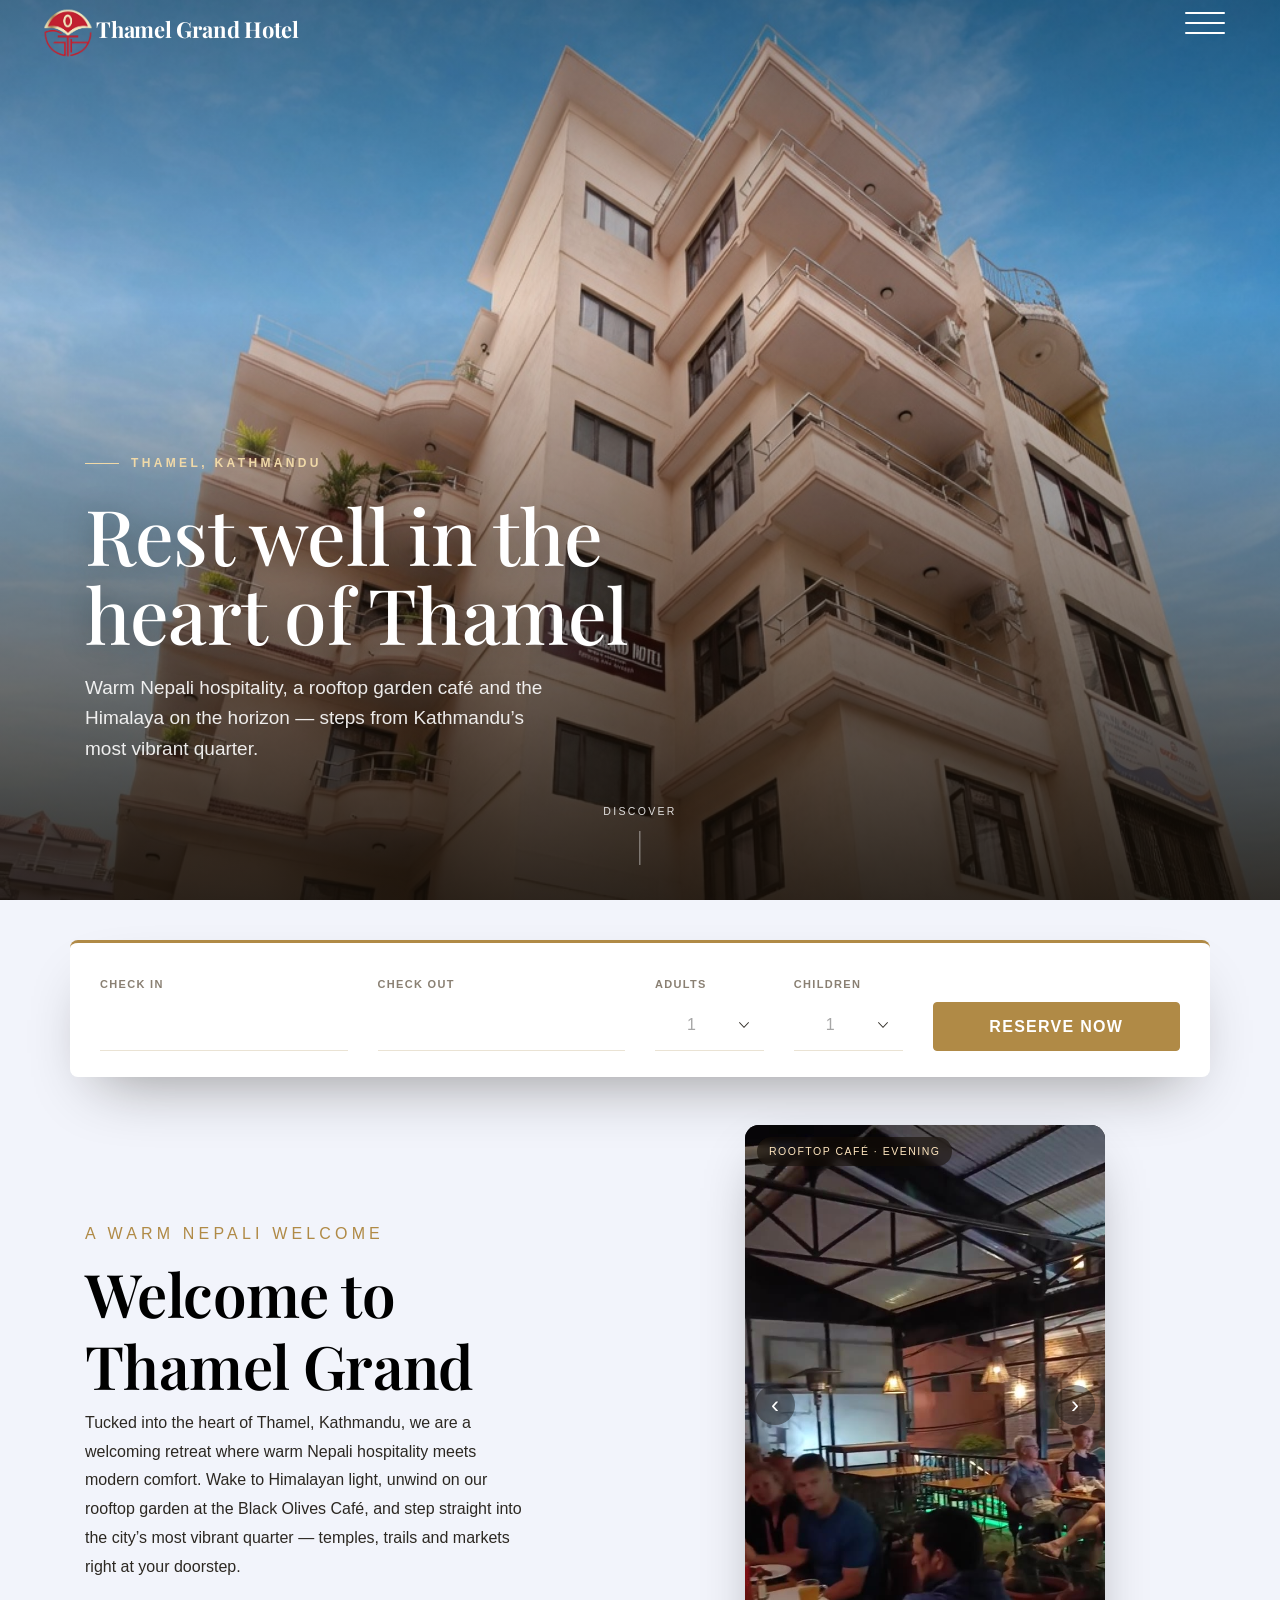
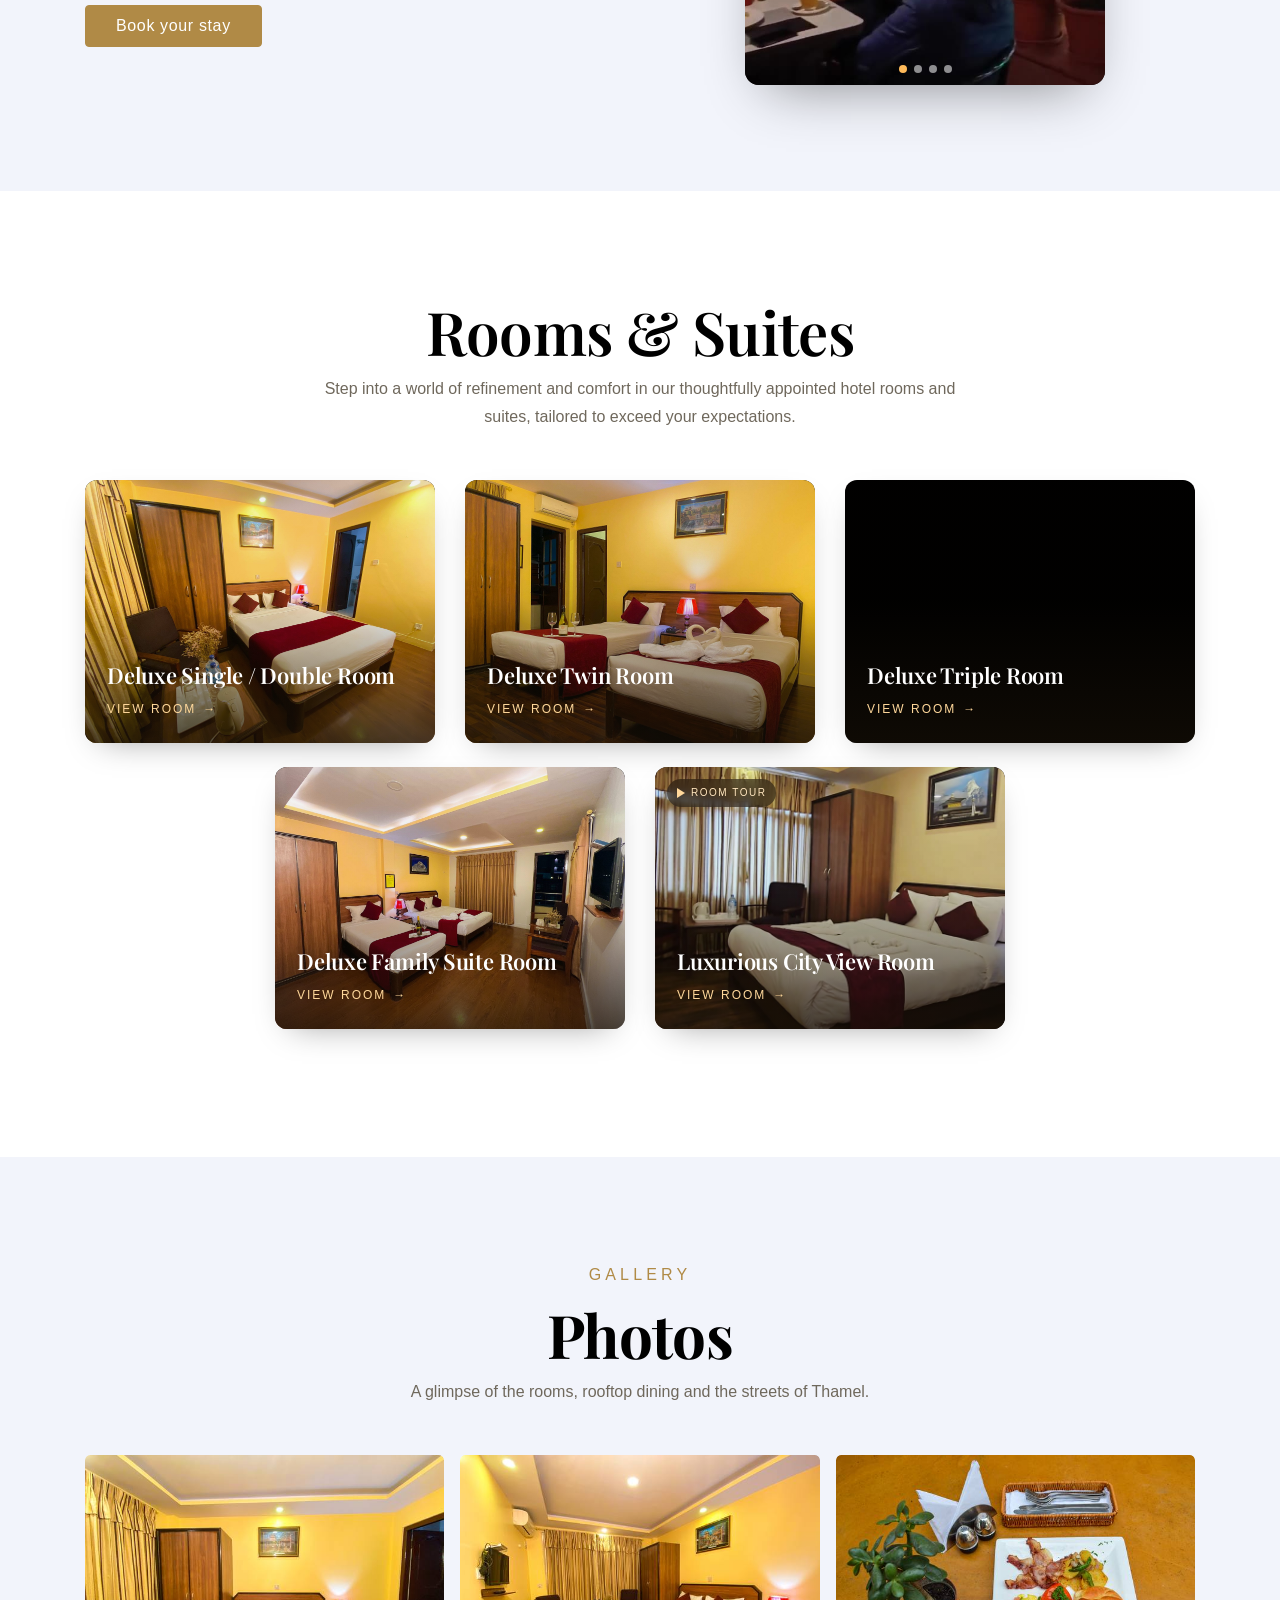
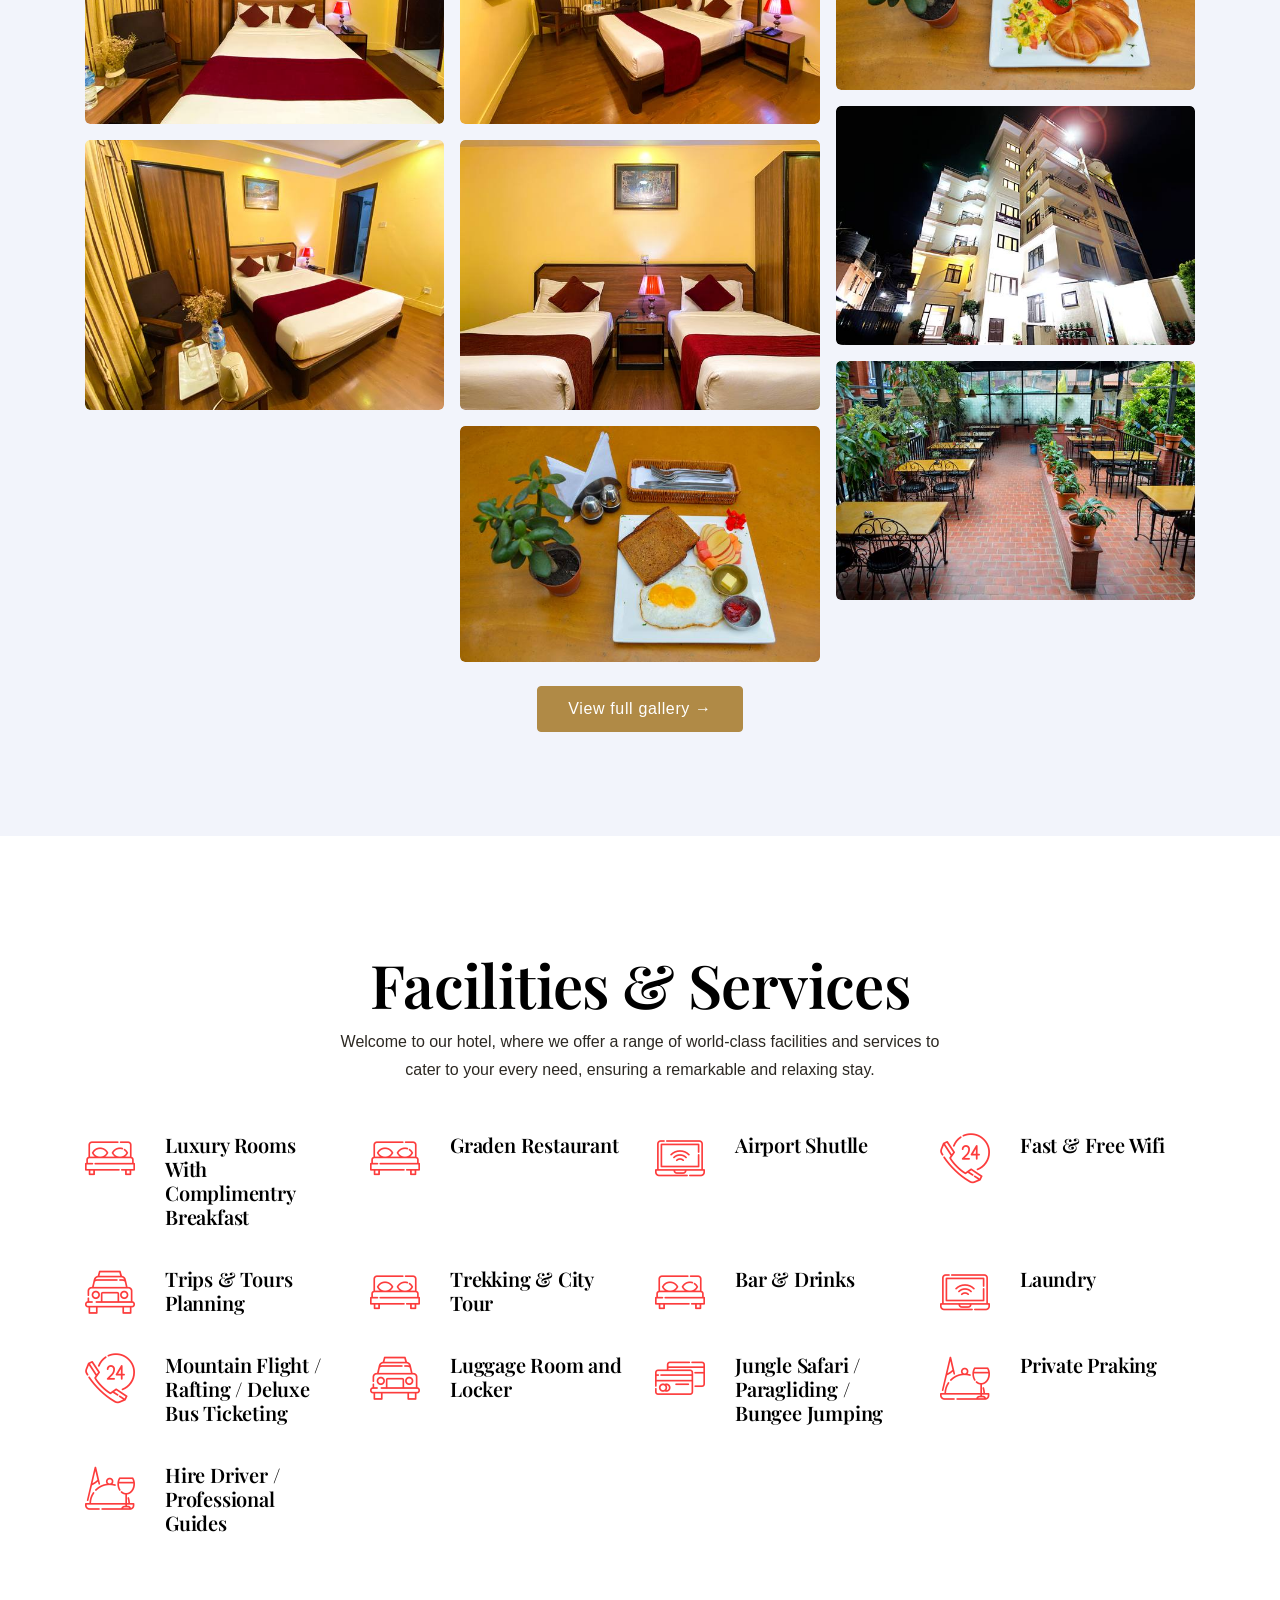
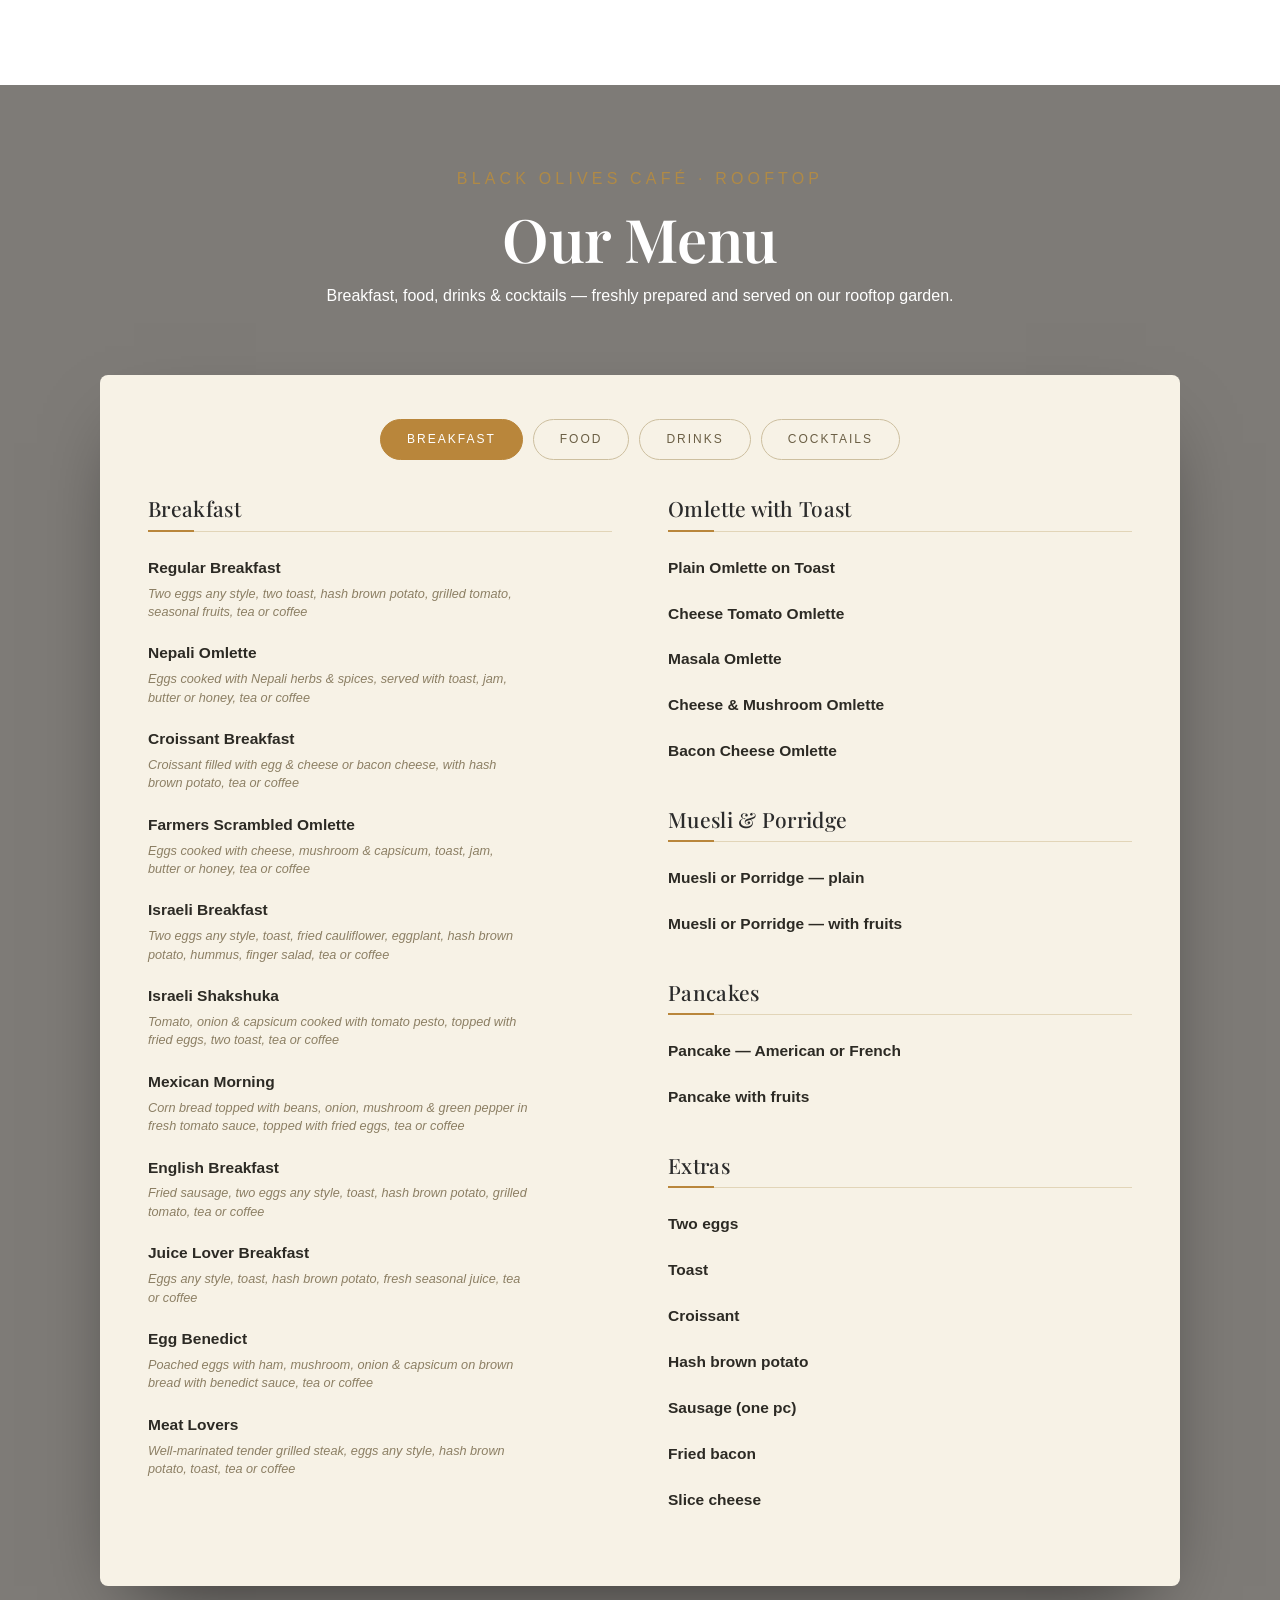
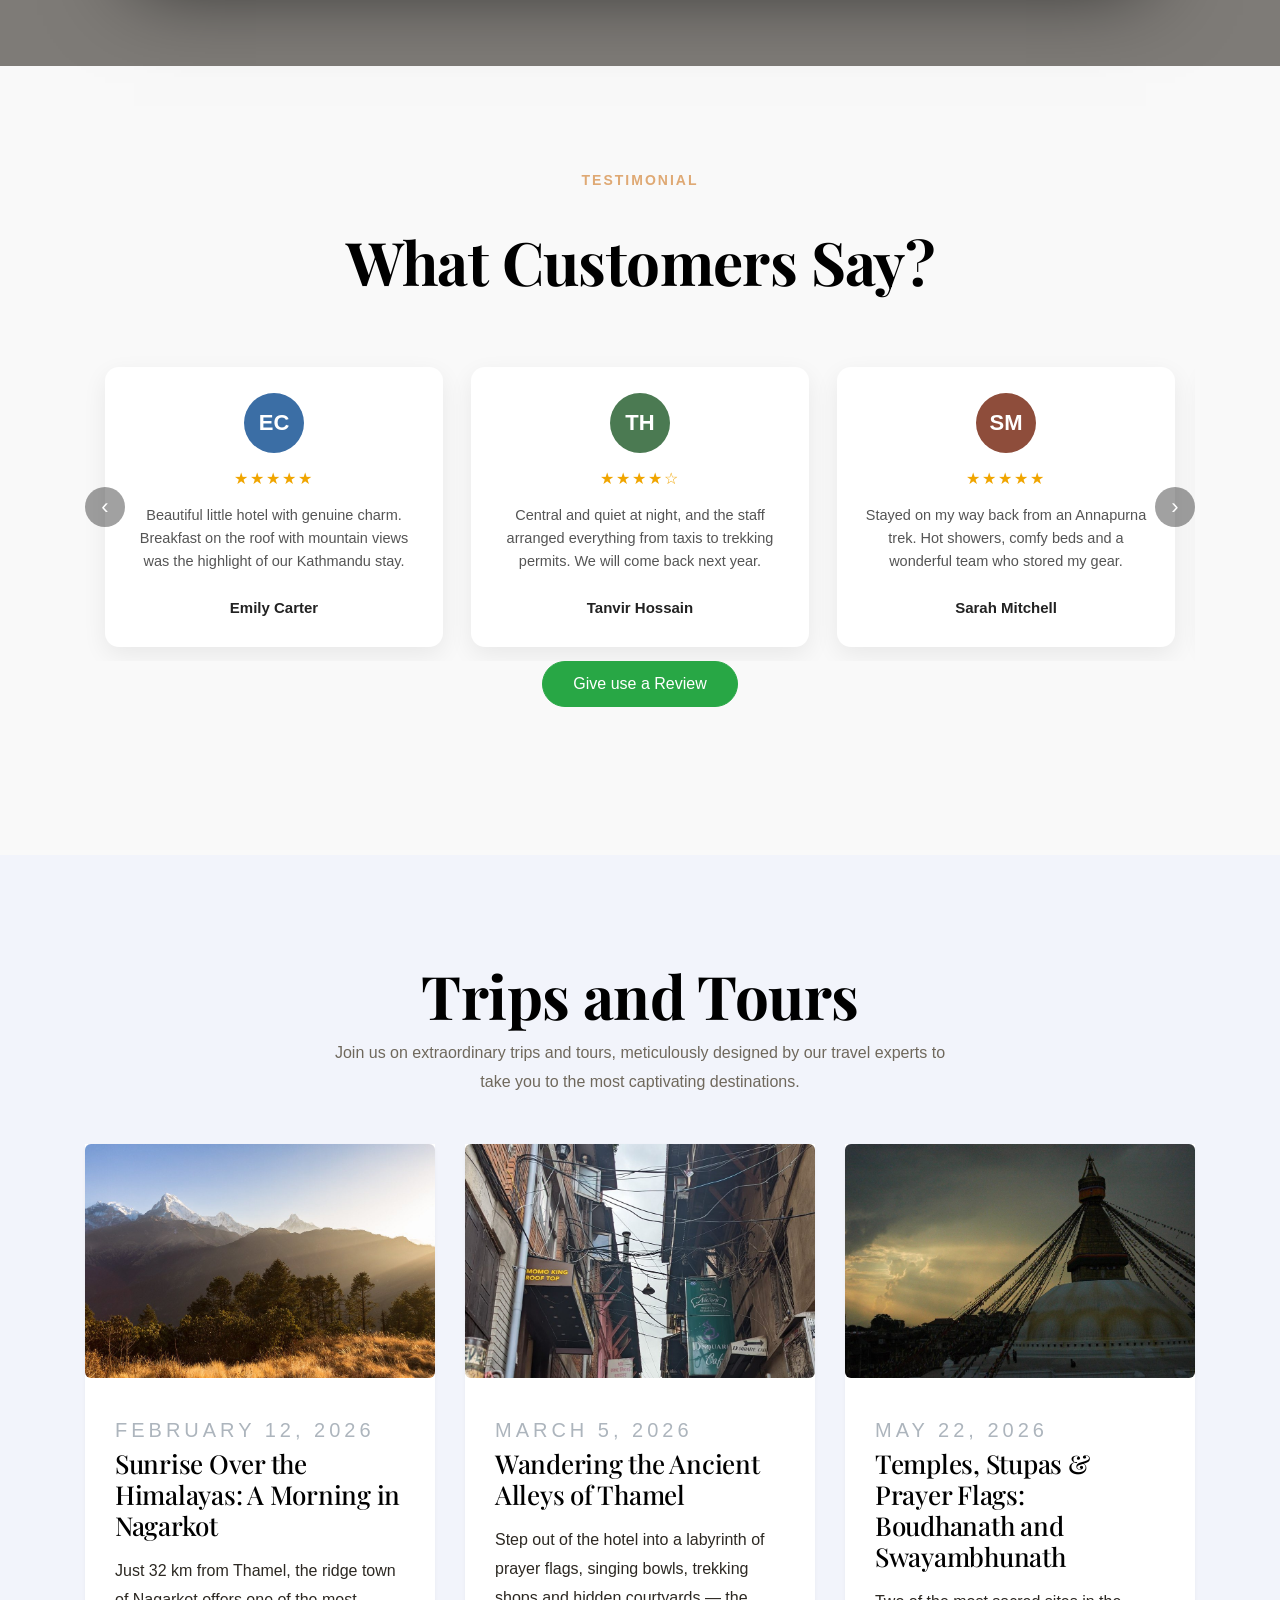
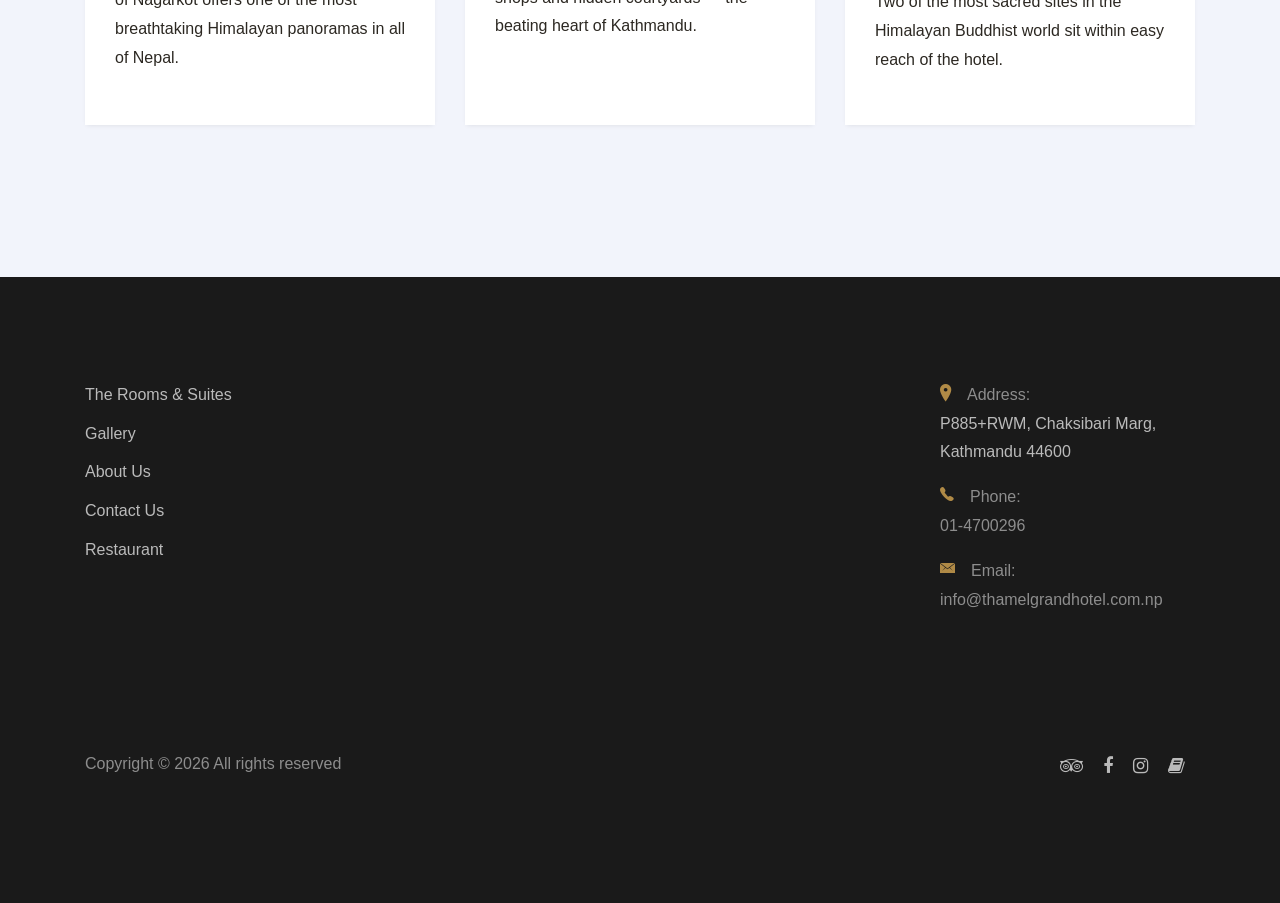
==== commit 58ec4ac8: "refactor(chrome): shared footer too — header + footer now change-once Extend js/tgh-chrome.js to als" ====
--- a/index.html
+++ b/index.html
@@ -28,7 +28,7 @@
   <body>
     
     <div id="tgh-header"></div>
-    <script src="js/tgh-chrome.js?v=1"></script>
+    <script src="js/tgh-chrome.js?v=2"></script>
     <!-- END head -->
 
     <section class="site-hero overlay tgh-hero" style="background-image: url(images/hotel/tgh-4.jpg)" data-stellar-background-ratio="0.5">
@@ -566,67 +566,7 @@
 
     <!-- Gallery teaser -->
 
-    <footer class="section footer-section">
-    <div class="container">
-      <div class="row mb-4">
-        <div class="col-md-3 mb-5">
-          <ul class="list-unstyled link">
-            <li><a href="rooms.html">The Rooms &amp; Suites</a></li>
-            <li><a href="gallery.html">Gallery</a></li>
-            <li><a href="about.html#">About Us</a></li>
-            <li><a href="contact.html#">Contact Us</a></li>
-            <li><a href="index.html#restaurant">Restaurant</a></li>
-          </ul>
-        </div>
-        <div class="col-md-3 mb-5">
-          <!-- <ul class="list-unstyled link">
-                <li><a href="index.html#">About Us</a></li>
-                <li><a href="index.html#">Terms &amp; Conditions</a></li>
-                <li><a href="index.html#">Privacy Policy</a></li>
-               <li><a href="index.html#">Rooms</a></li>
-              </ul> -->
-        </div>
-        <div class="col-md-3 mb-5 pr-md-5 contact-info">
-          <!-- <li>198 West 21th Street, <br> Suite 721 New York NY 10016</li> -->
-          <!-- <p><span class="d-block"><span class="ion-ios-location h5 mr-3 text-primary"></span>Address:</span> <span> 198 West 21th Street, <br> Suite 721 New York NY 10016</span></p>
-              <p><span class="d-block"><span class="ion-ios-telephone h5 mr-3 text-primary"></span>Phone:</span> <span> (+1) 435 3533</span></p>
-              <p><span class="d-block"><span class="ion-ios-email h5 mr-3 text-primary"></span>Email:</span> <span> info@domain.com</span></p> -->
-        </div>
-        <div class="col-md-3 mb-5">
-          <!-- <li>198 West 21th Street, <br> Suite 721 New York NY 10016</li> -->
-          <p><span class="d-block"><span class="ion-ios-location h5 mr-3 text-primary"></span>Address:</span>
-            <span>
-              <a href="https://www.google.com/maps/place/Thamel+Grand+Hotel/@27.7170826,85.3098029,17z/data=!3m1!4b1!4m9!3m8!1s0x39eb18e33639aa63:0xd3a44de7c84b3bd3!5m2!4m1!1i2!8m2!3d27.7170826!4d85.3098029!16s%2Fg%2F1q62kbq1d?entry=ttu"
-                target="_blank">
-                P885+RWM, Chaksibari Marg, Kathmandu 44600
-              </a>
-            </span>
-          </p>
-          <p><span class="d-block"><span class="ion-ios-telephone h5 mr-3 text-primary"></span>Phone:</span> <span>
-              01-4700296</span></p>
-          <p><span class="d-block"><span class="ion-ios-email h5 mr-3 text-primary"></span>Email:</span> <span>
-              info@thamelgrandhotel.com.np</span></p>
-        </div>
-      </div>
-      <div class="row pt-5">
-        <p class="col-md-6 text-left">
-          <!-- Link back to Colorlib can't be removed. Template is licensed under CC BY 3.0. -->
-          Copyright &copy;
-          <script>document.write(new Date().getFullYear());</script> All rights reserved
-          <!-- Link back to Colorlib can't be removed. Template is licensed under CC BY 3.0. -->
-        </p>
-
-        <p class="col-md-6 text-right social">
-          <a
-            href="https://www.tripadvisor.com/Hotel_Review-g293890-d6468795-Reviews-Thamel_Grand_Hotel-Kathmandu_Kathmandu_Valley_Bagmati_Zone_Central_Region.html"><span
-              class="fa fa-tripadvisor"></span></a>
-          <a href="https://www.facebook.com/thamelgrandhotel.np/"><span class="fa fa-facebook"></span></a>
-          <a href="https://www.instagram.com/thamelgrandhotel2012/"><span class="fa fa-instagram"></span></a>
-          <a href="https://www.booking.com/hotel/np/hamel-rand-otel-td.html"><span class="fa fa-book"></span></a>
-        </p>
-      </div>
-    </div>
-  </footer>
+    <div id="tgh-footer"></div>
     
     <script src="js/jquery-3.3.1.min.js"></script>
     <script src="js/jquery-migrate-3.0.1.min.js"></script>
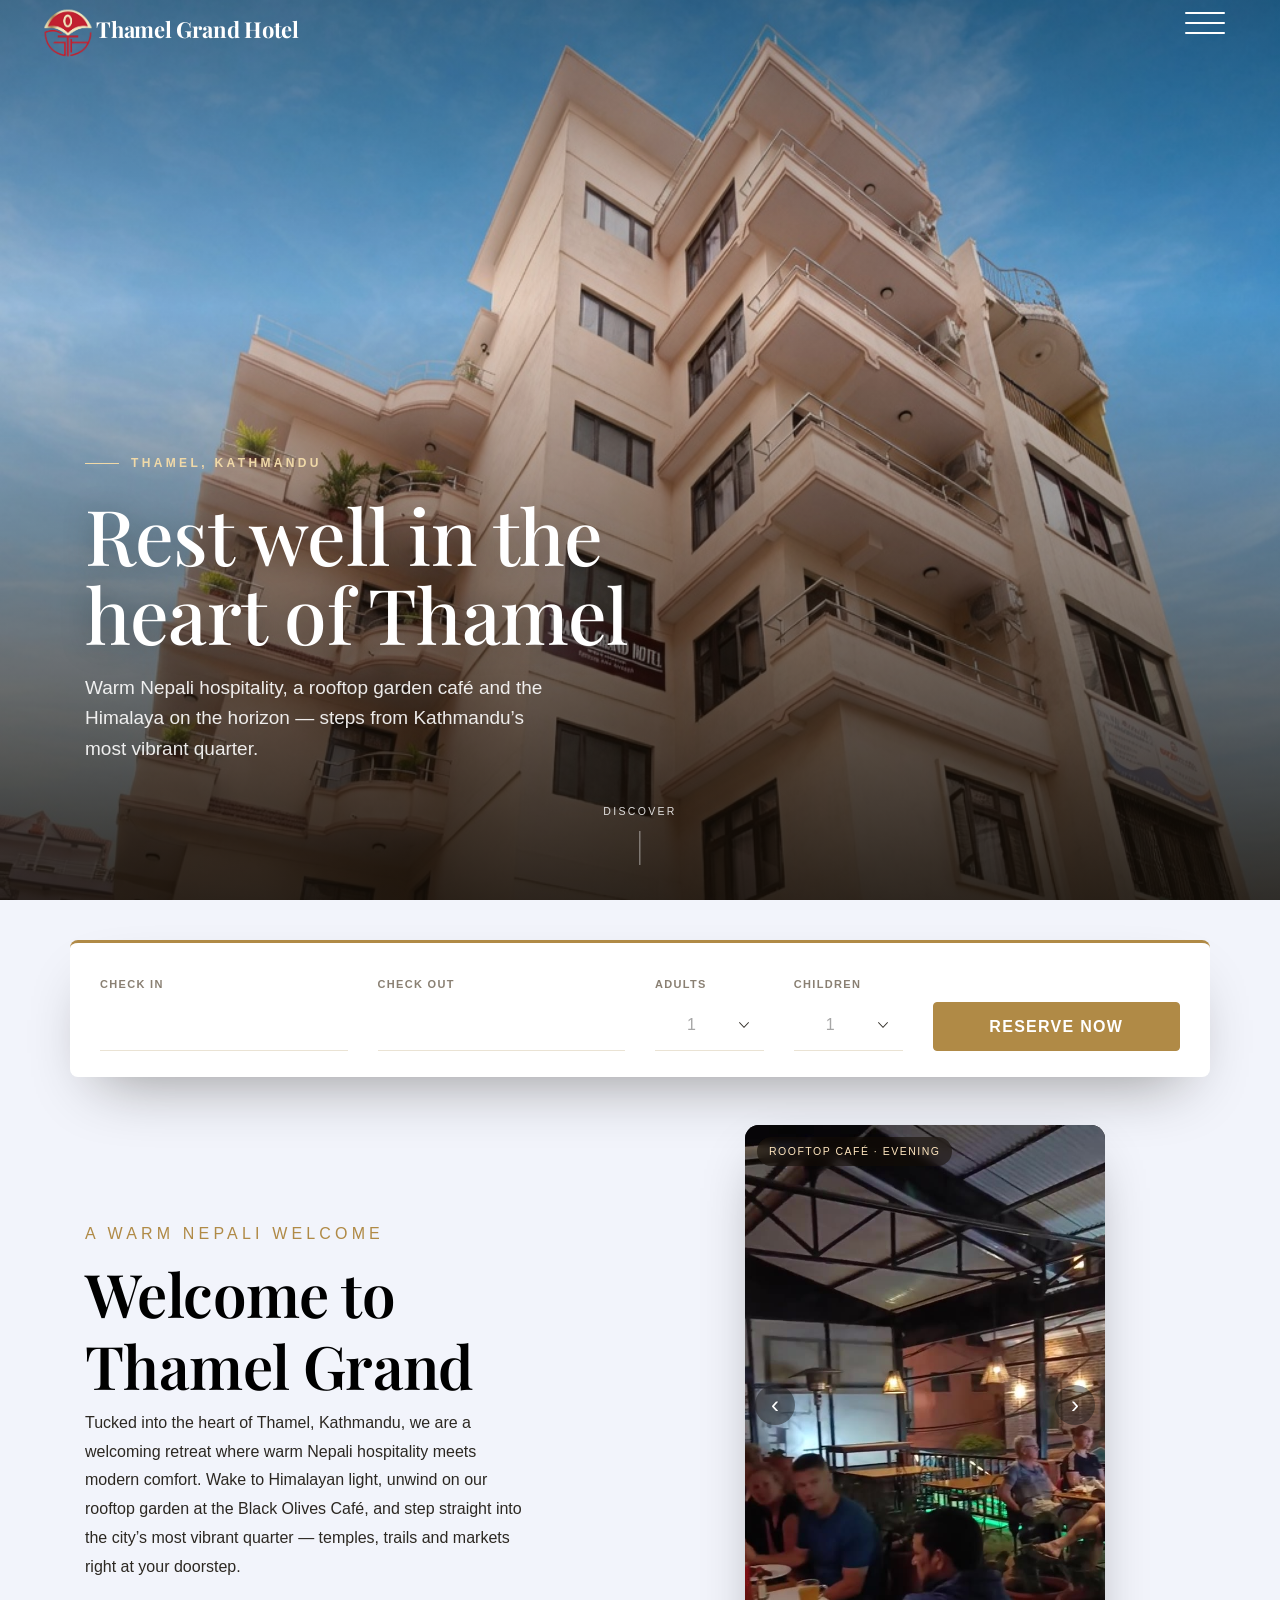
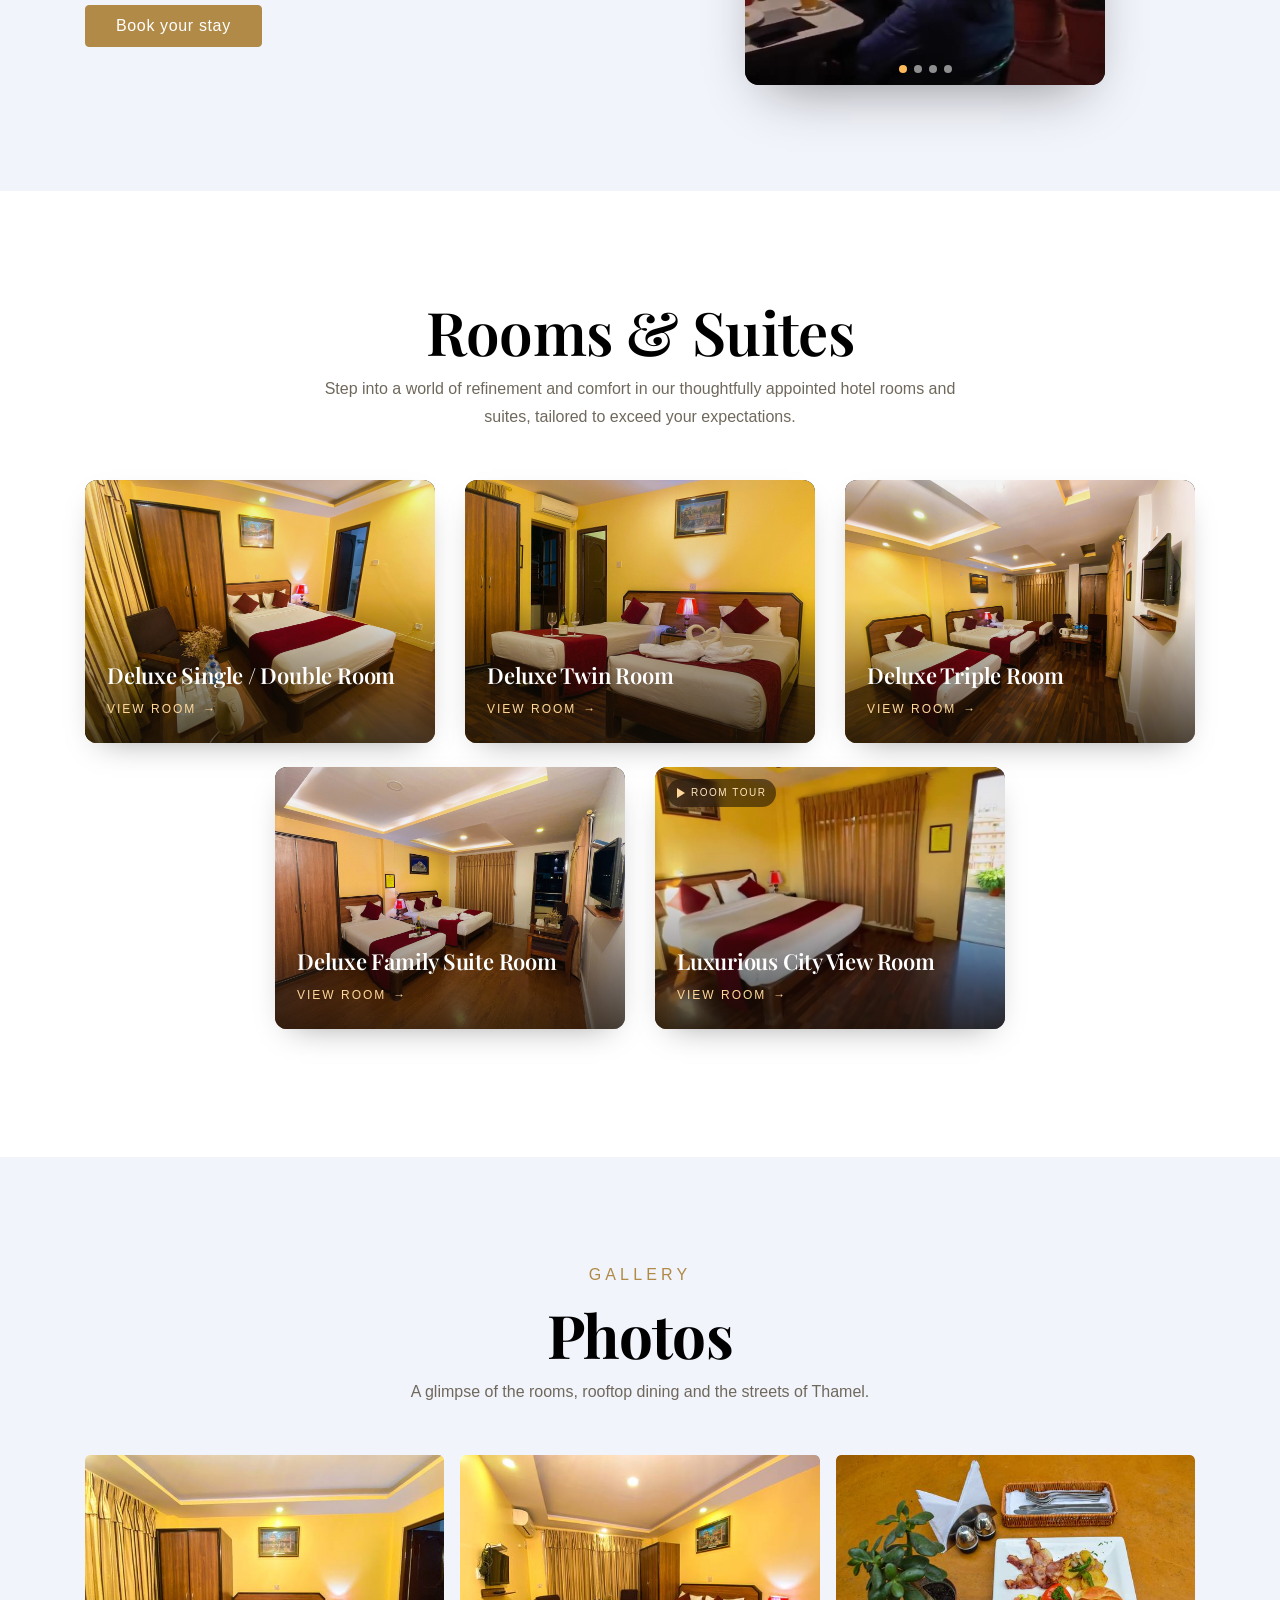
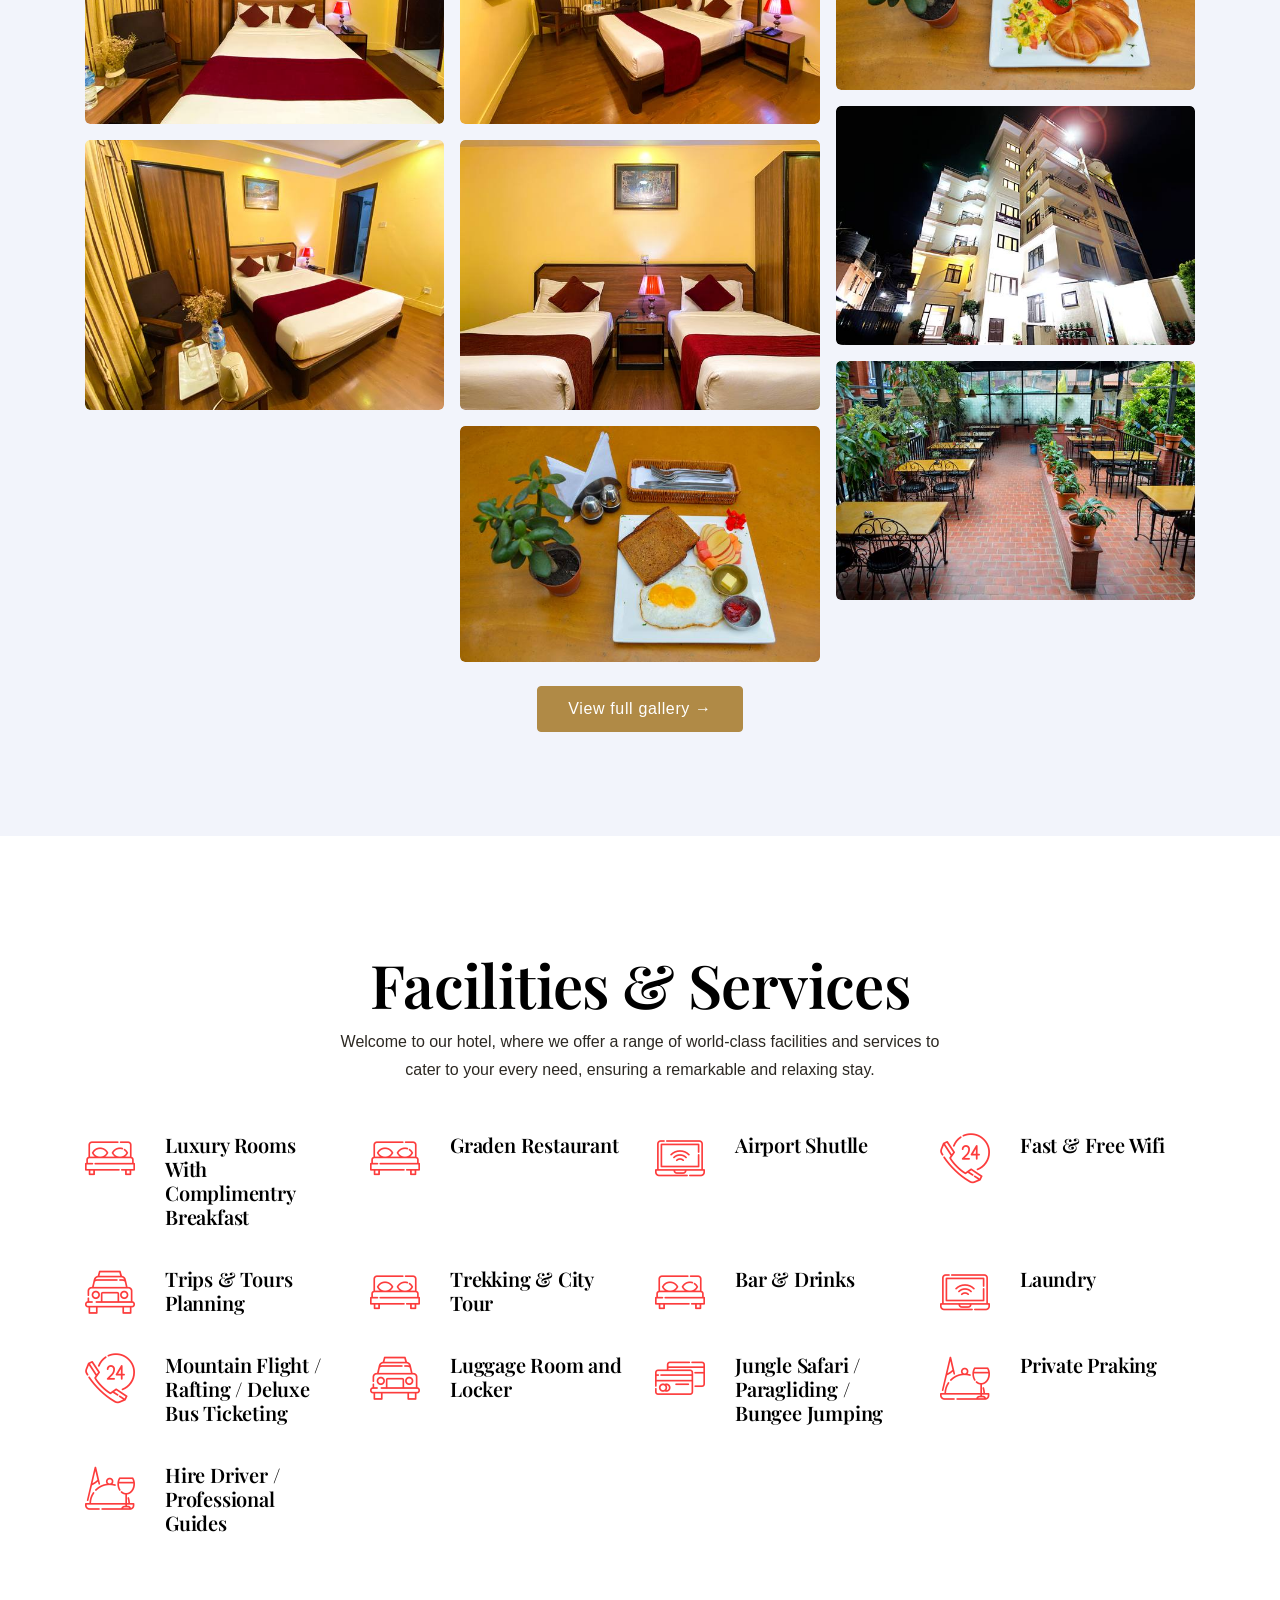
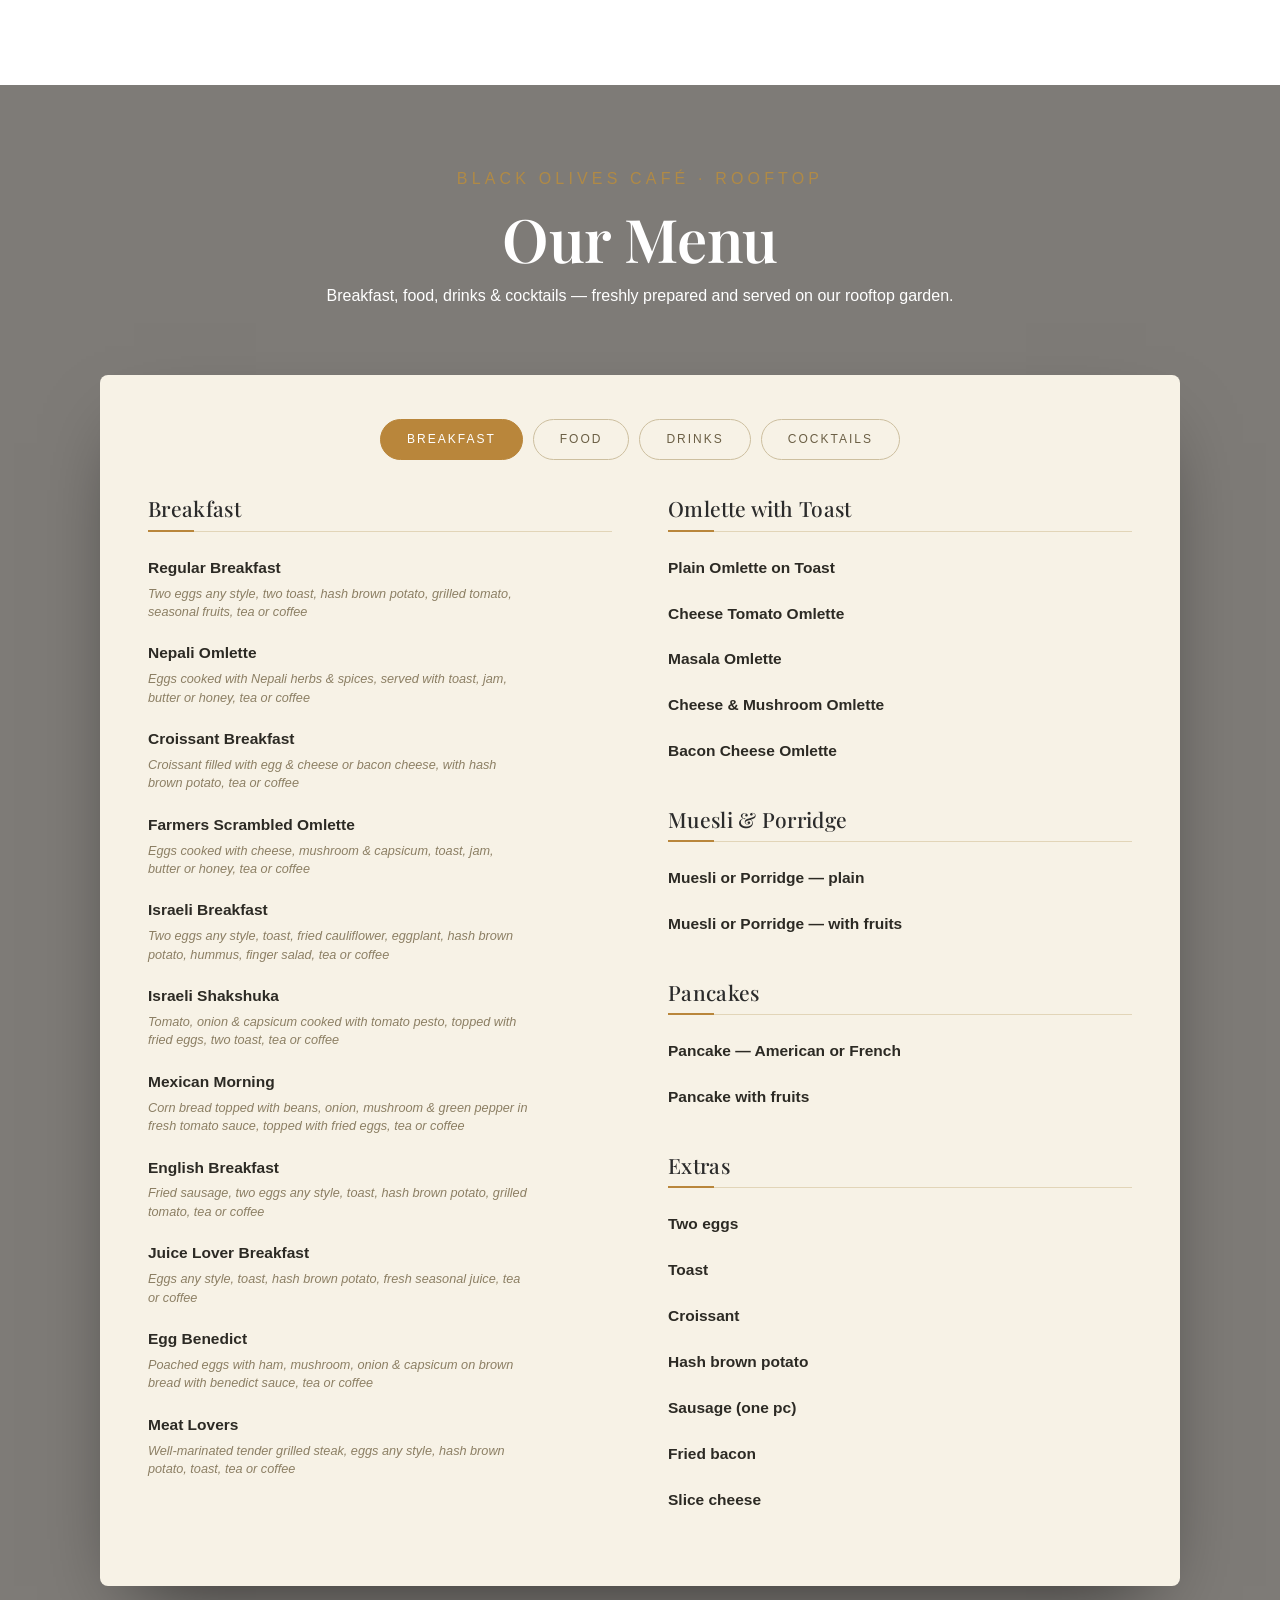
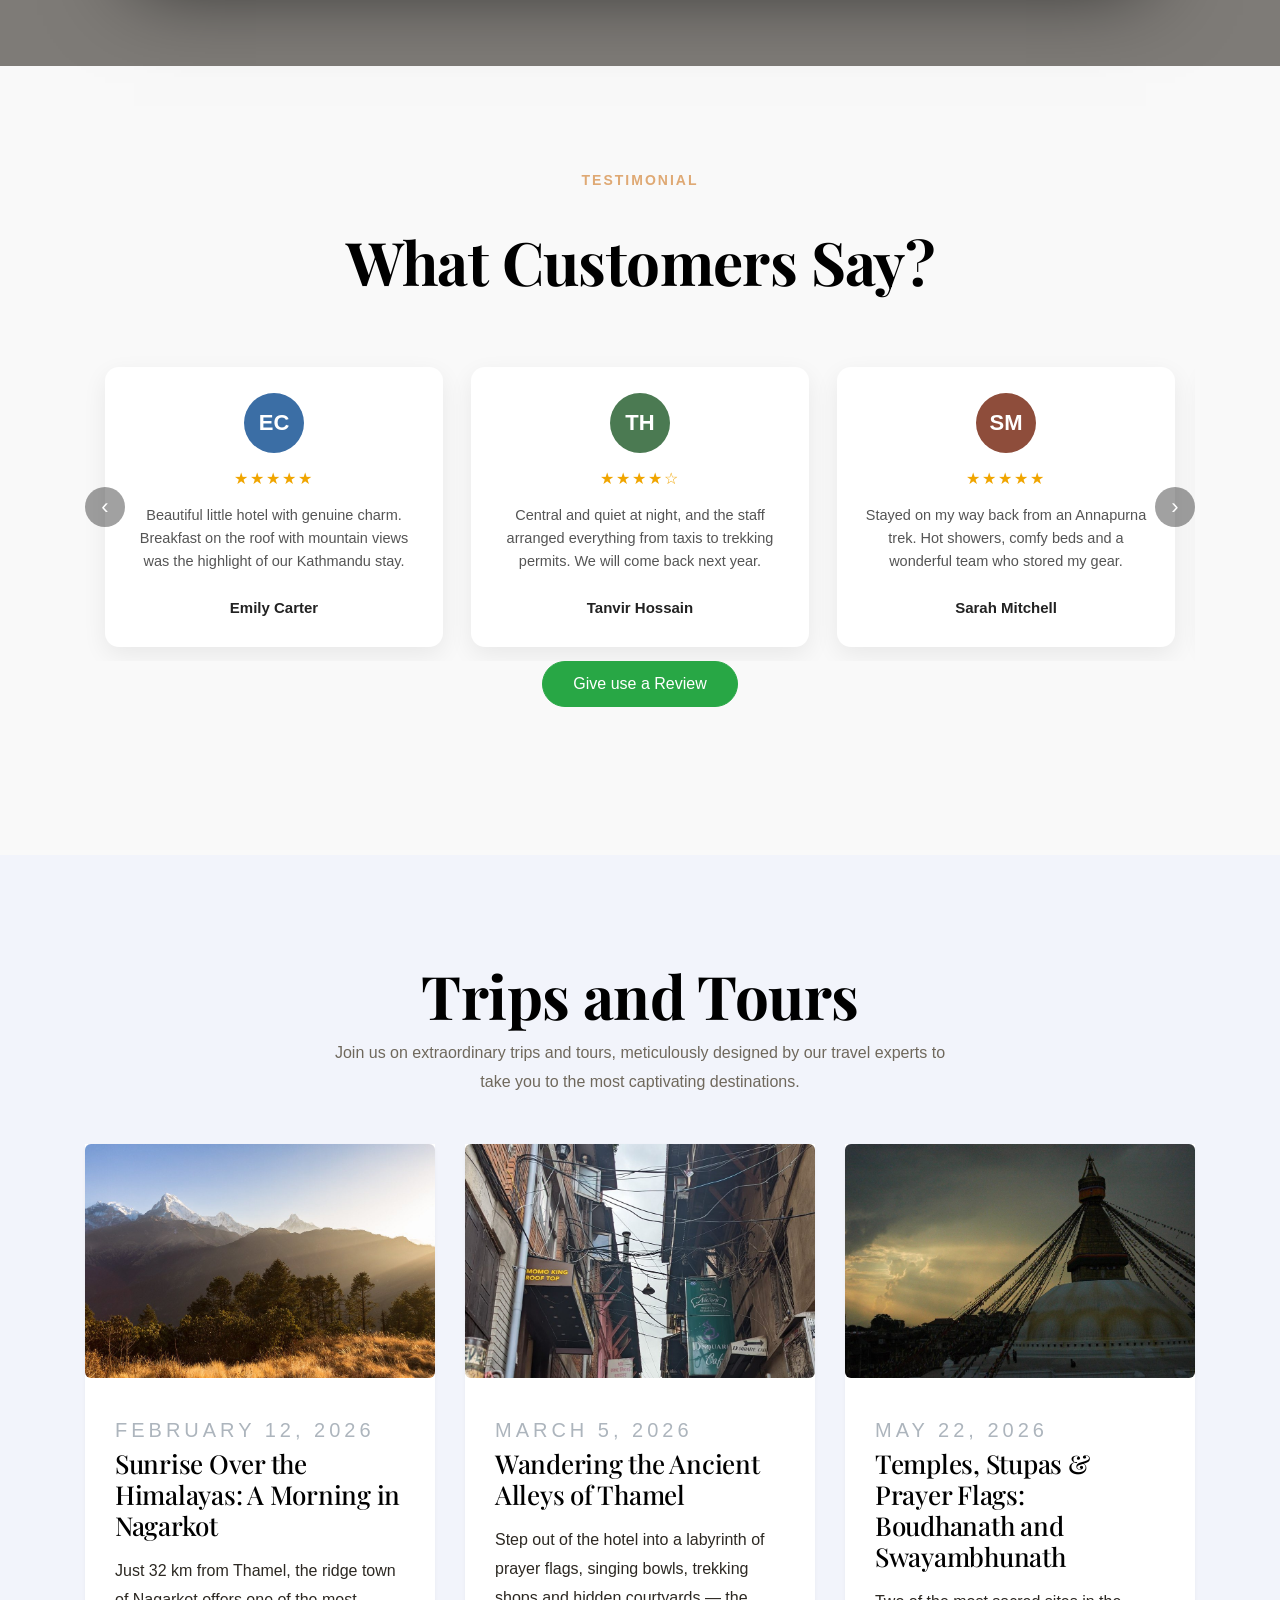
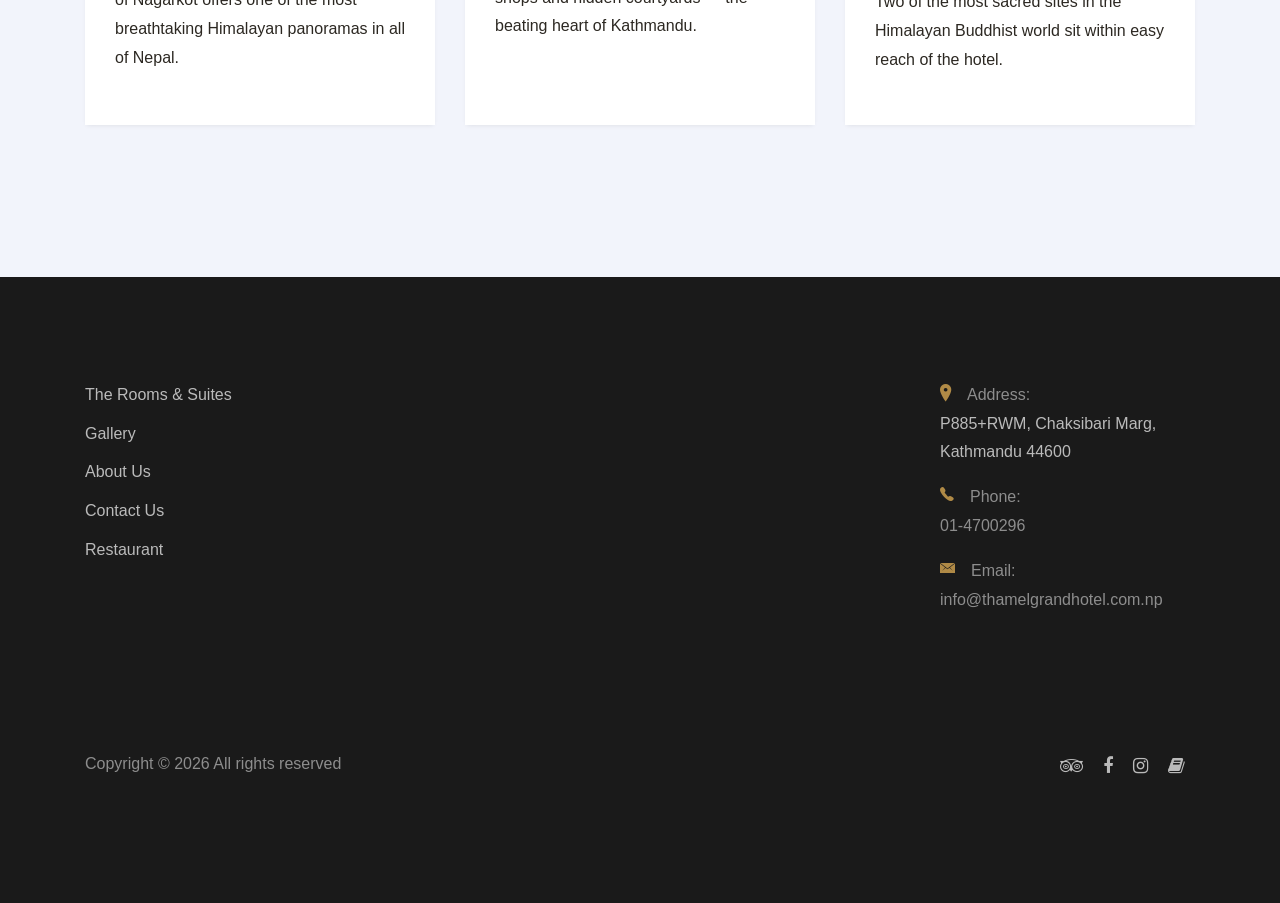
==== commit 483c7325: "feat(media): replace the City View room tour with the new clip New owner-supplied walkthrough of the" ====
--- a/index.html
+++ b/index.html
@@ -22,7 +22,7 @@
     <link rel="stylesheet" href="css/elegant-icons.css" type="text/css">
     <!-- Theme Style -->
     <link rel="stylesheet" href="css/style.css">
-    <link rel="stylesheet" href="css/tgh-custom.css?v=h6">
+    <link rel="stylesheet" href="css/tgh-custom.css?v=h7">
     <link rel="stylesheet" href="css/tgh-theme.css?v=t2">
   </head>
   <body>
@@ -129,7 +129,7 @@
                 <span class="tvs-tag">Our building</span>
               </div>
               <div class="tvs-slide">
-                <video muted playsinline preload="metadata" poster="media/rooms/room-tour-poster.jpg" aria-label="Luxurious City View room tour">
+                <video class="tvs-wide" muted playsinline preload="metadata" poster="media/rooms/room-tour-poster.jpg" aria-label="Luxurious City View room tour">
                   <source src="media/rooms/room-tour.mp4" type="video/mp4">
                 </video>
                 <span class="tvs-tag">City View room</span>
--- a/css/tgh-custom.css
+++ b/css/tgh-custom.css
@@ -96,6 +96,9 @@
 .tvs-slide{position:absolute;inset:0;opacity:0;transition:opacity .5s ease;pointer-events:none;}
 .tvs-slide.is-active{opacity:1;pointer-events:auto;}
 .tvs-slide video{width:100%;height:100%;object-fit:cover;display:block;}
+/* Landscape clip in the portrait frame: show it whole rather than crop it to
+   a strip. Letterboxes against the slider's dark background. */
+.tvs-slide video.tvs-wide{object-fit:contain;background:#111;}
 .tvs-tag{position:absolute;top:12px;left:12px;z-index:3;padding:5px 12px;border-radius:999px;
   background:rgba(20,14,6,.55);backdrop-filter:blur(4px);color:#ffe6bf;font-size:10.5px;
   letter-spacing:1.5px;text-transform:uppercase;font-family:"Roboto",arial,sans-serif;}
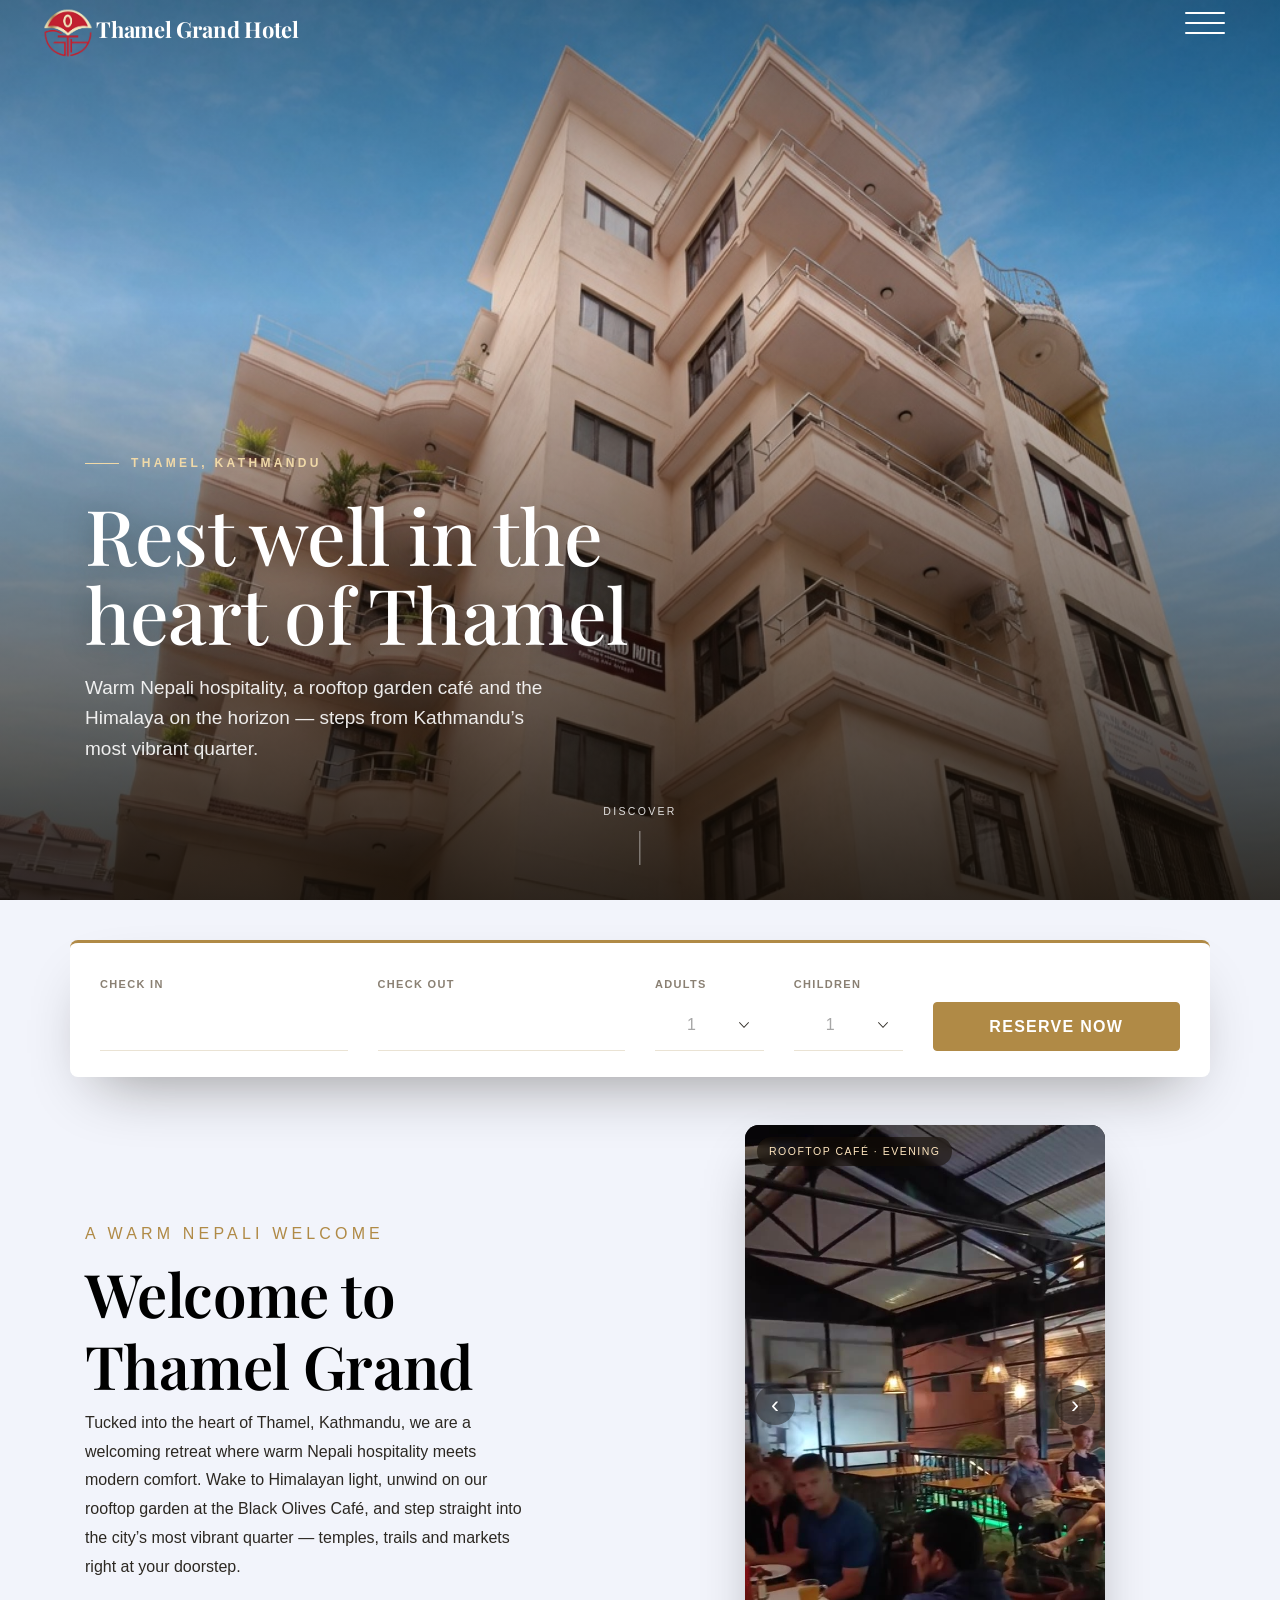
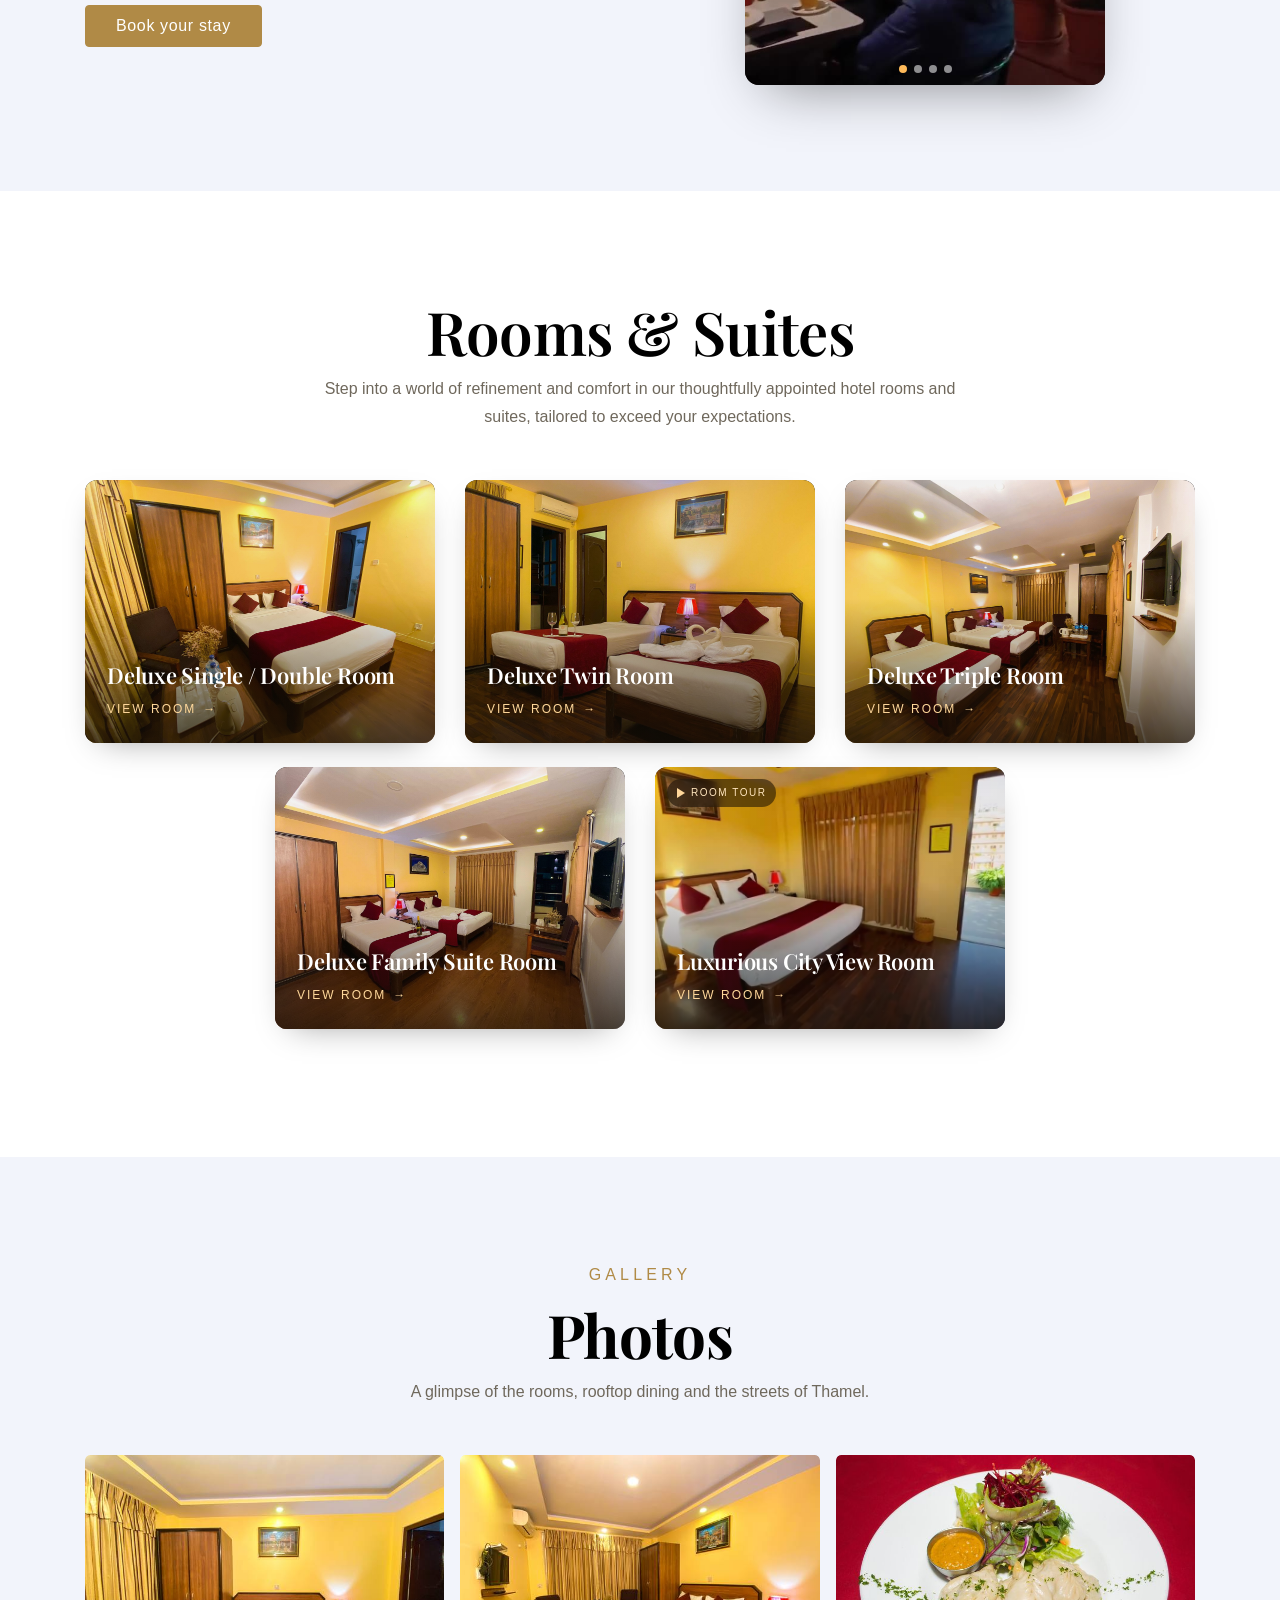
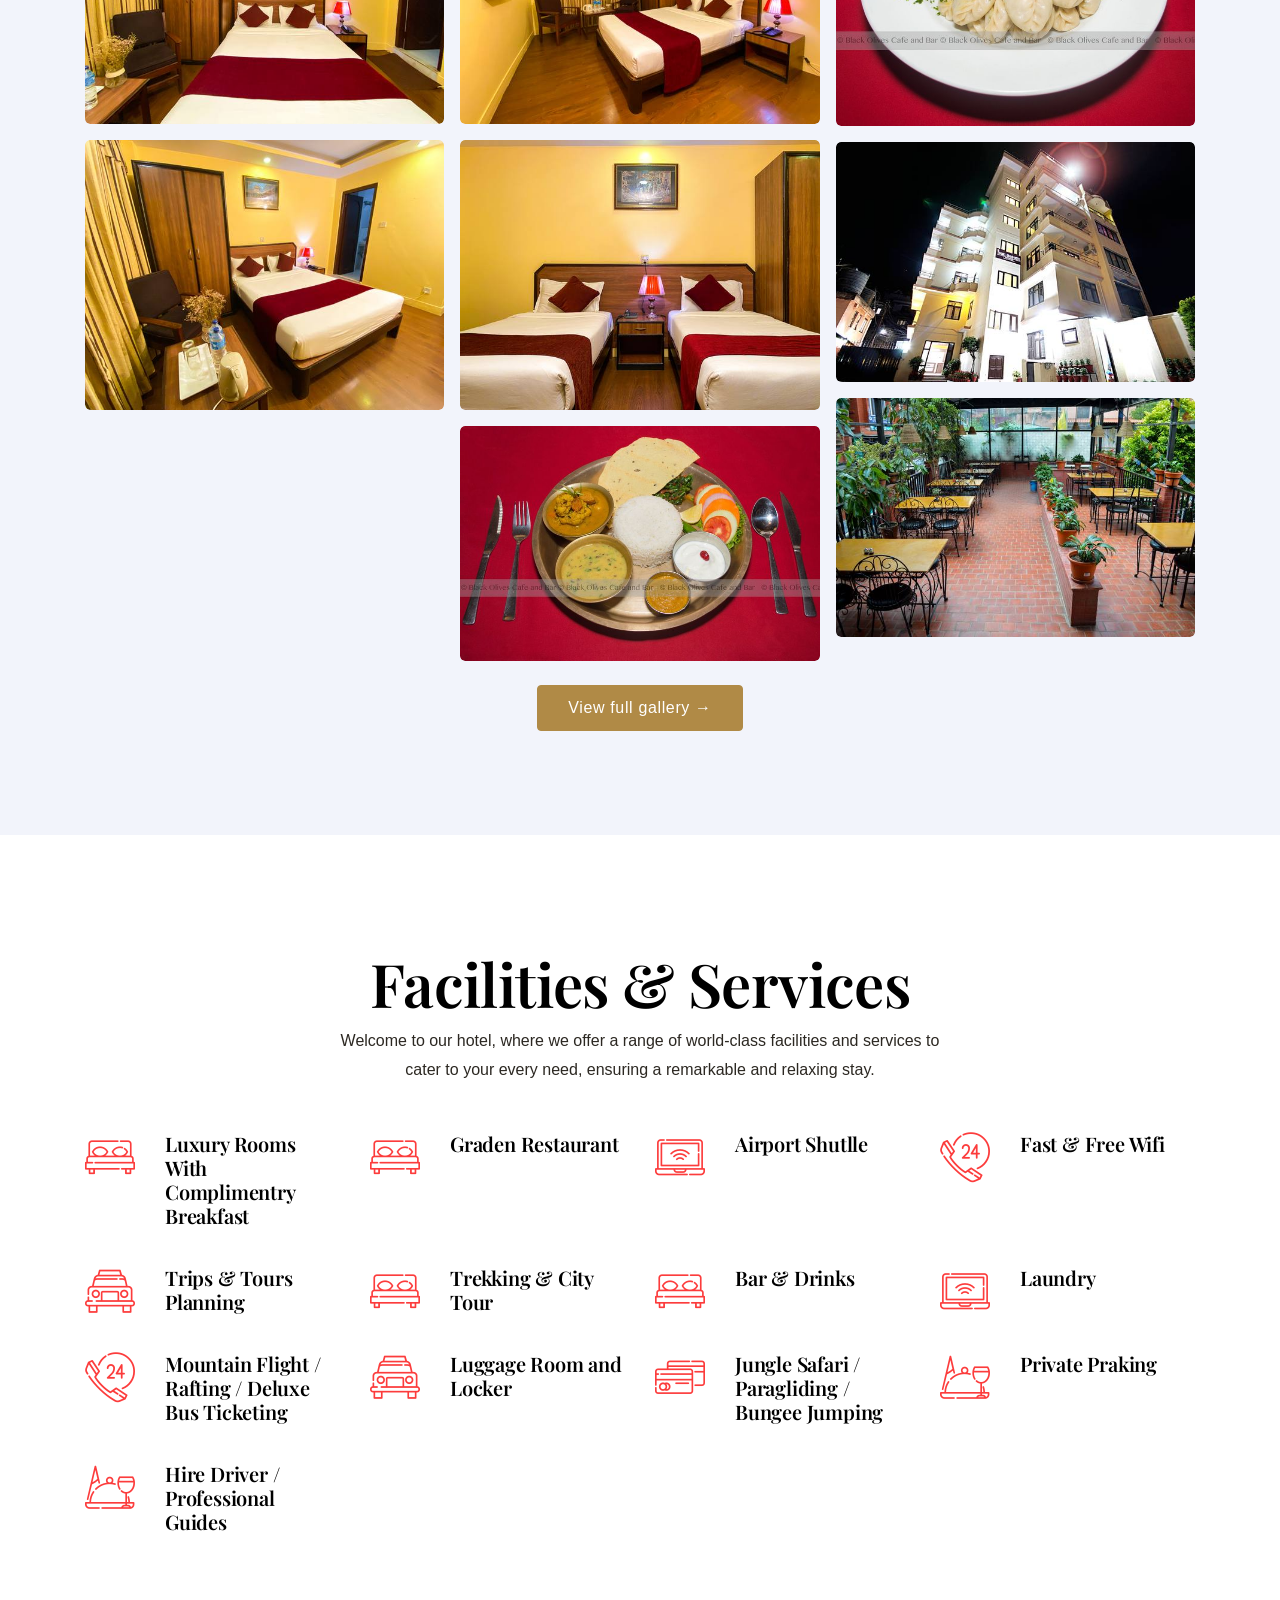
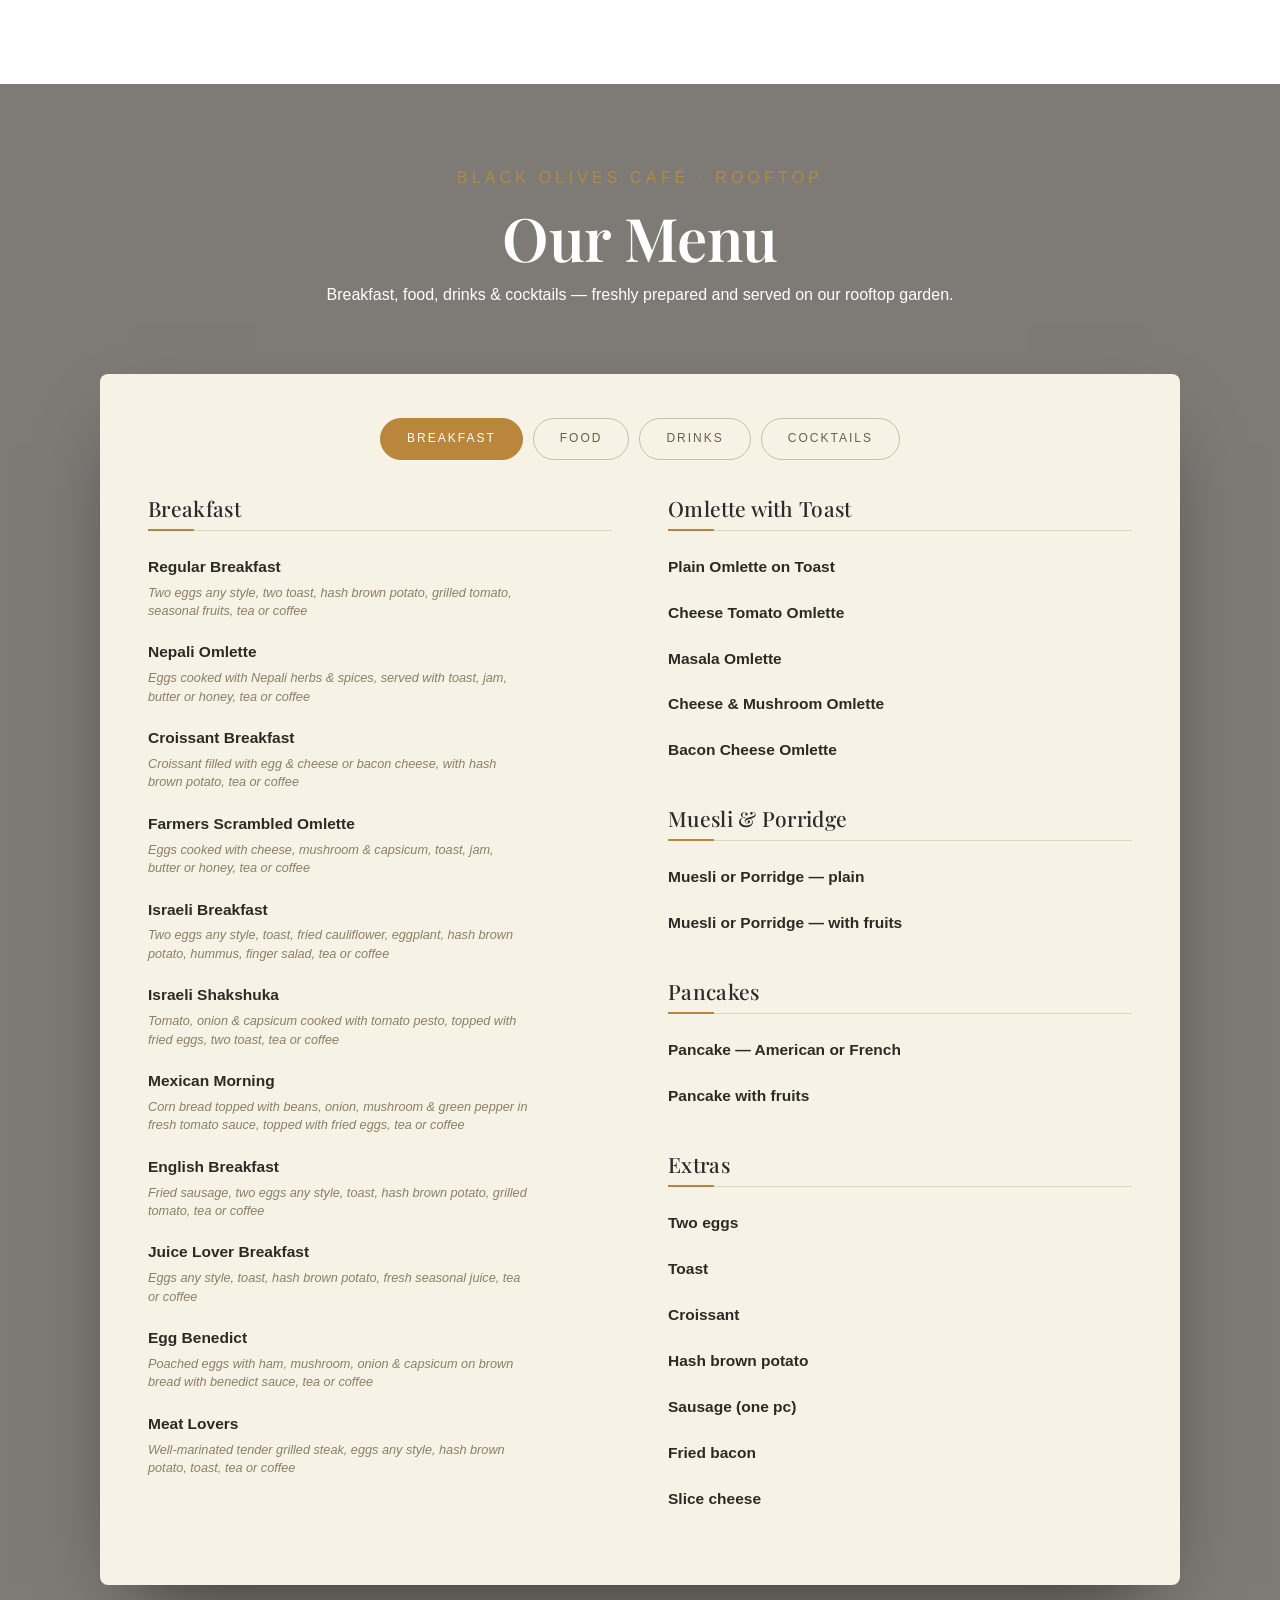
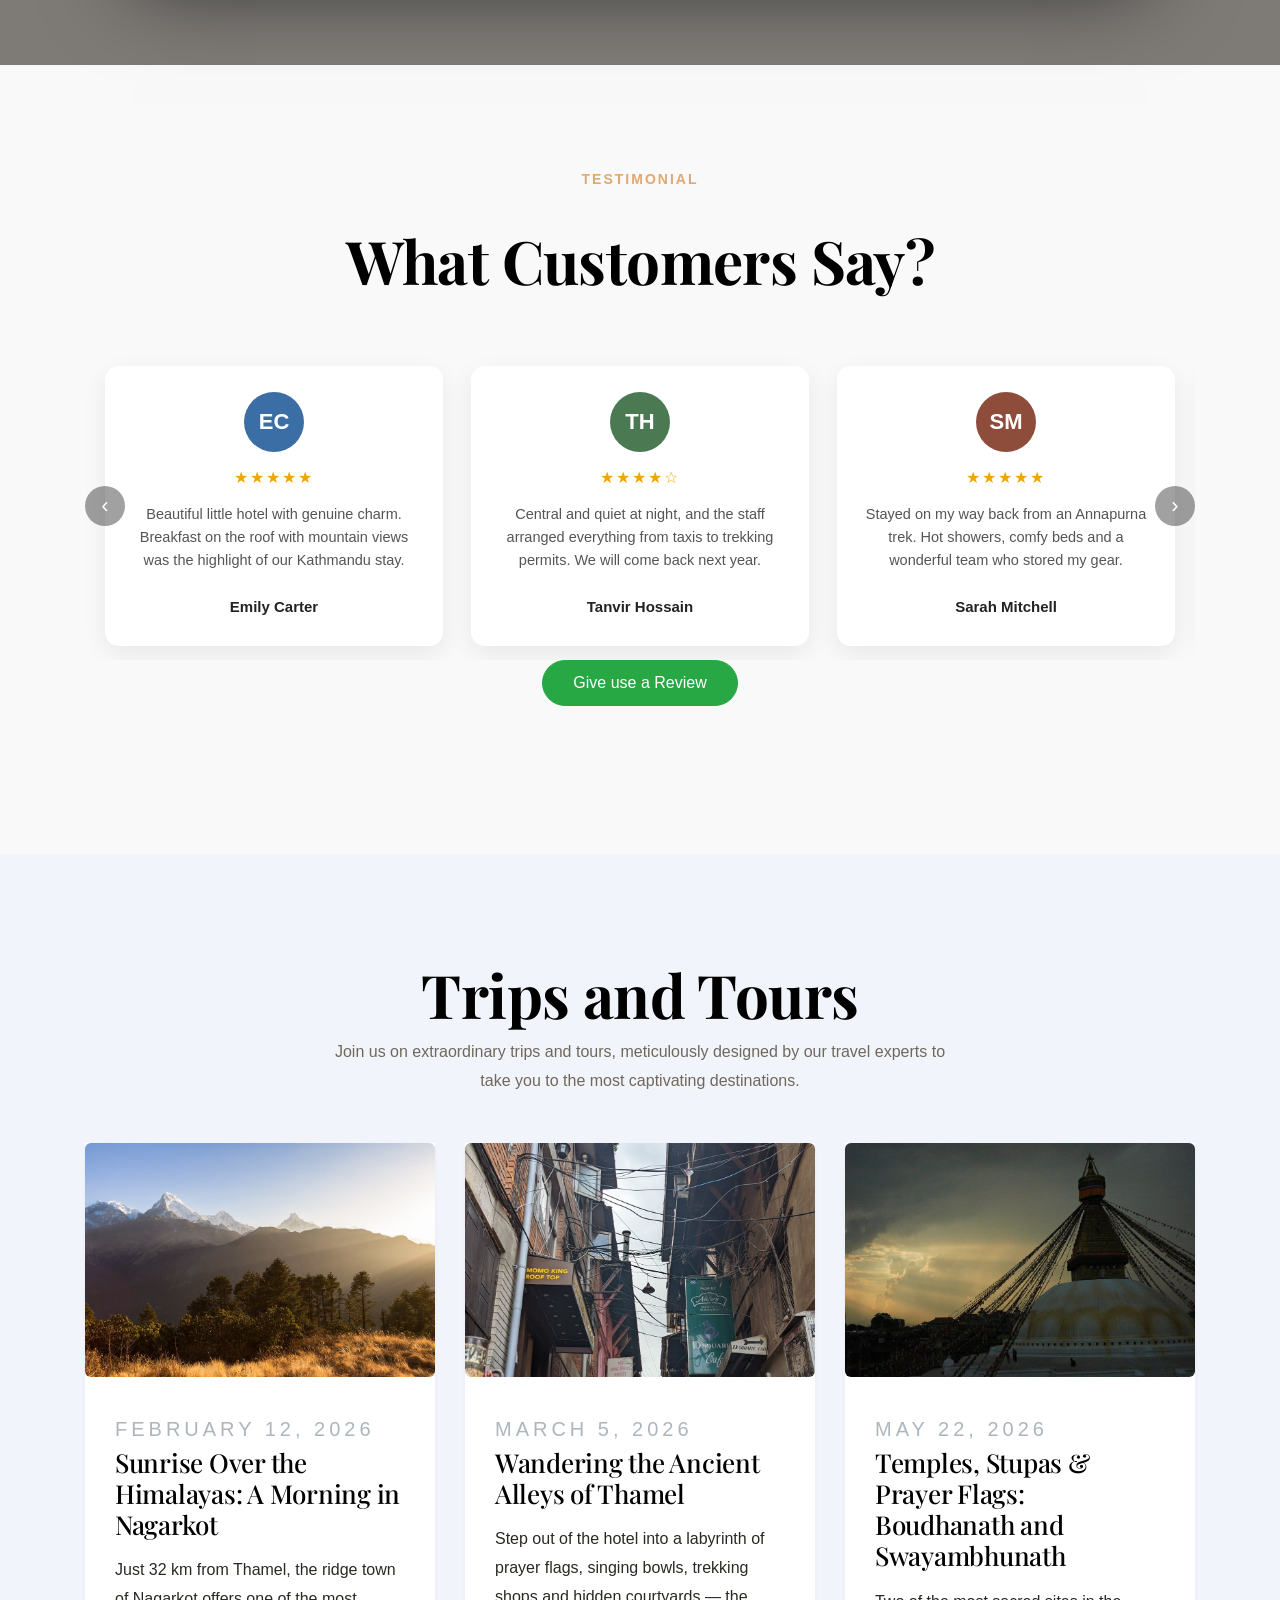
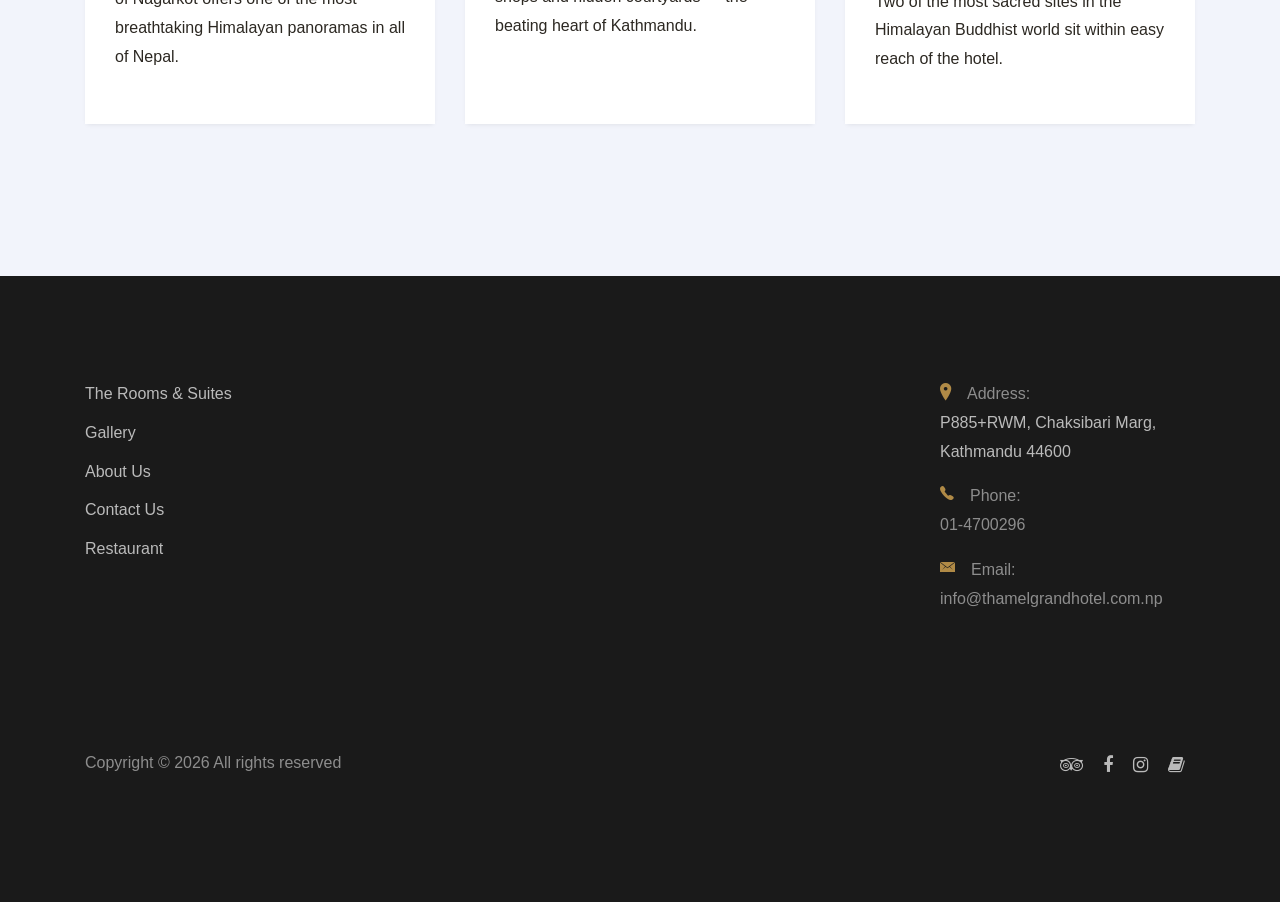
==== commit 413c5142: "content: new About Us copy + real food photos in the gallery About: owner's own story text — 'A Home" ====
--- a/index.html
+++ b/index.html
@@ -22,7 +22,7 @@
     <link rel="stylesheet" href="css/elegant-icons.css" type="text/css">
     <!-- Theme Style -->
     <link rel="stylesheet" href="css/style.css">
-    <link rel="stylesheet" href="css/tgh-custom.css?v=h7">
+    <link rel="stylesheet" href="css/tgh-custom.css?v=h8">
     <link rel="stylesheet" href="css/tgh-theme.css?v=t2">
   </head>
   <body>
@@ -605,6 +605,8 @@
         function show(n) {
           clearTimeout(watchdog);
           idx = (n + slides.length) % slides.length;
+          // One clip is landscape — let the frame match it instead of cropping.
+          box.classList.toggle('is-wide', !!slides[idx].querySelector('video.tvs-wide'));
           slides.forEach(function (s, i) {
             var v = s.querySelector('video');
             s.classList.toggle('is-active', i === idx);
@@ -627,7 +629,7 @@
   </script>
 
     <script src="js/main.js?v=2"></script>
-    <script src="js/gallery-data.js?v=g1"></script>
+    <script src="js/gallery-data.js?v=g2"></script>
     <script src="js/tgh-lightbox.js?v=g2"></script>
     <script src="js/gallery-teaser.js?v=g2"></script>
     <script src="js/menu-data.js?v=m1"></script>
--- a/css/tgh-custom.css
+++ b/css/tgh-custom.css
@@ -96,9 +96,10 @@
 .tvs-slide{position:absolute;inset:0;opacity:0;transition:opacity .5s ease;pointer-events:none;}
 .tvs-slide.is-active{opacity:1;pointer-events:auto;}
 .tvs-slide video{width:100%;height:100%;object-fit:cover;display:block;}
-/* Landscape clip in the portrait frame: show it whole rather than crop it to
-   a strip. Letterboxes against the slider's dark background. */
-.tvs-slide video.tvs-wide{object-fit:contain;background:#111;}
+/* One clip is landscape: rather than crop it to a strip (cover) or leave the
+   card mostly black (contain), the frame itself switches to 16:9 for it. */
+.tgh-video-slider{transition:aspect-ratio .45s ease;}
+.tgh-video-slider.is-wide{aspect-ratio:16/9;}
 .tvs-tag{position:absolute;top:12px;left:12px;z-index:3;padding:5px 12px;border-radius:999px;
   background:rgba(20,14,6,.55);backdrop-filter:blur(4px);color:#ffe6bf;font-size:10.5px;
   letter-spacing:1.5px;text-transform:uppercase;font-family:"Roboto",arial,sans-serif;}
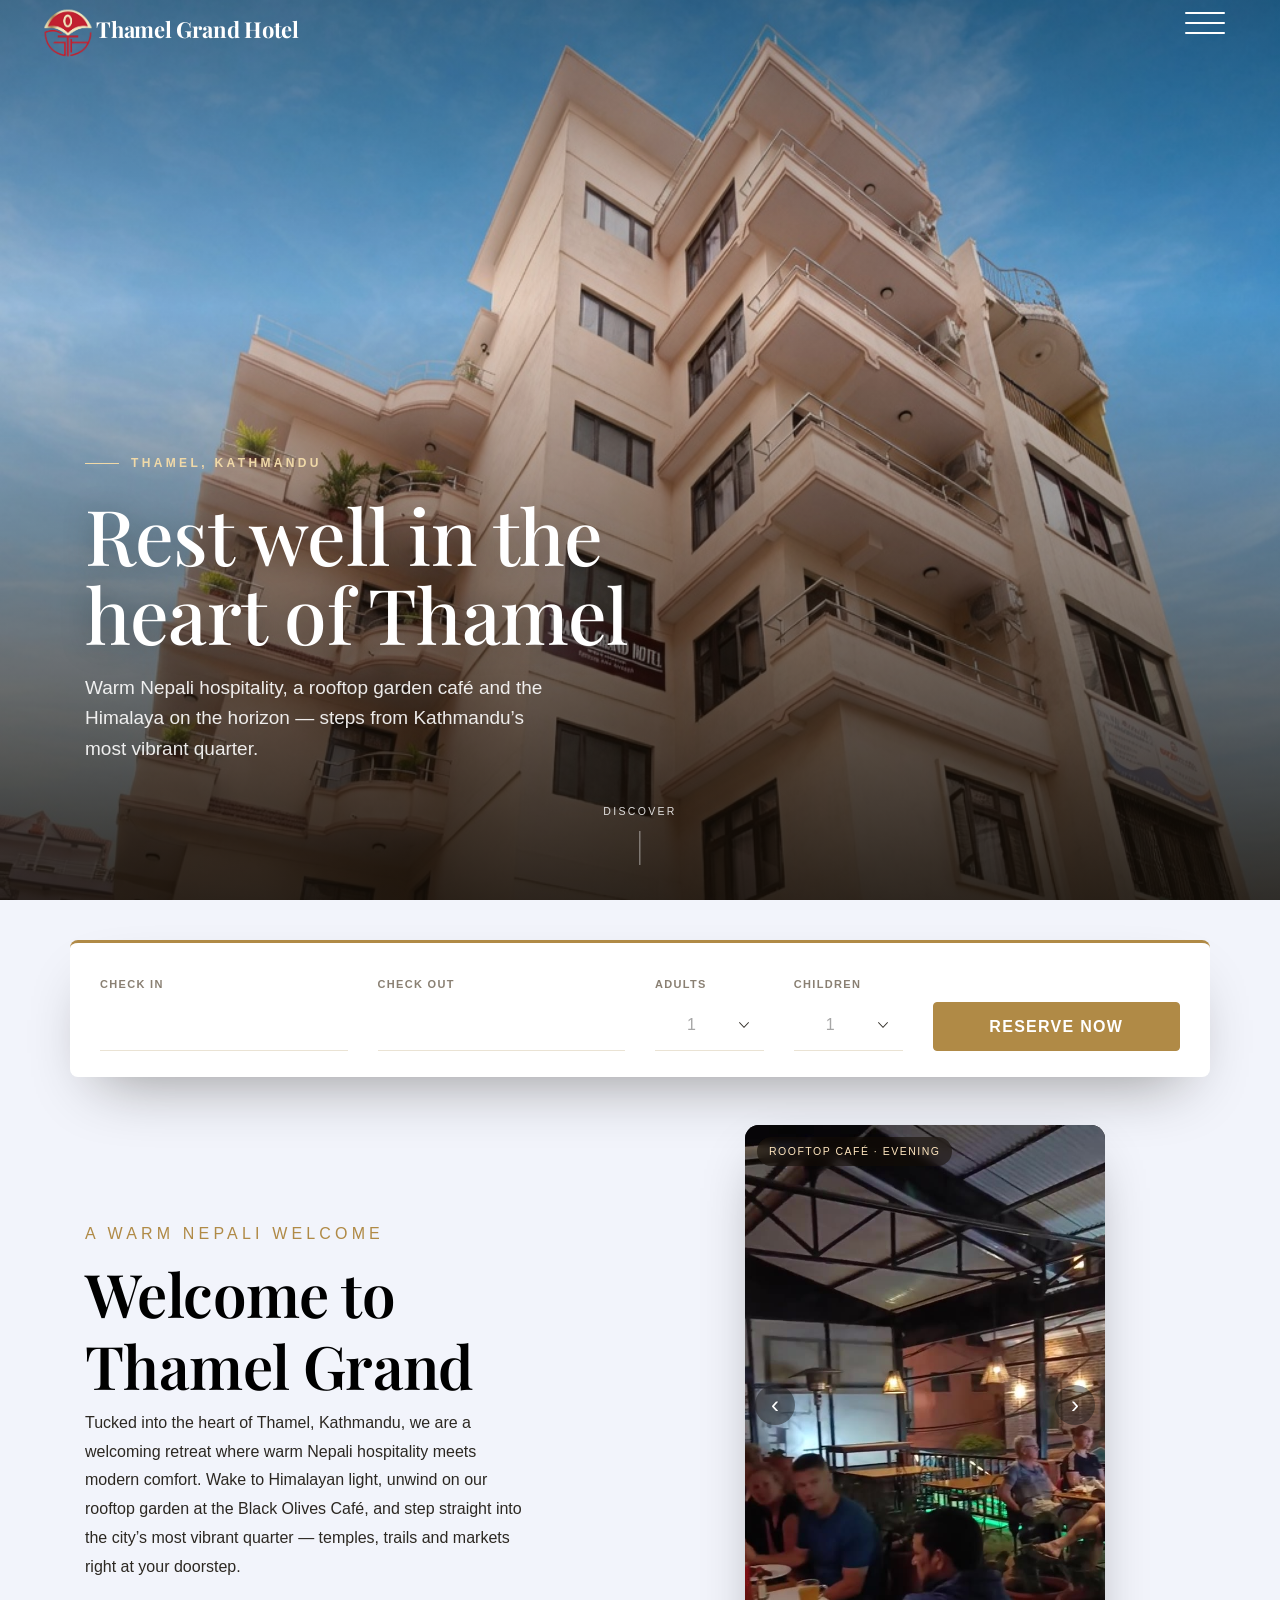
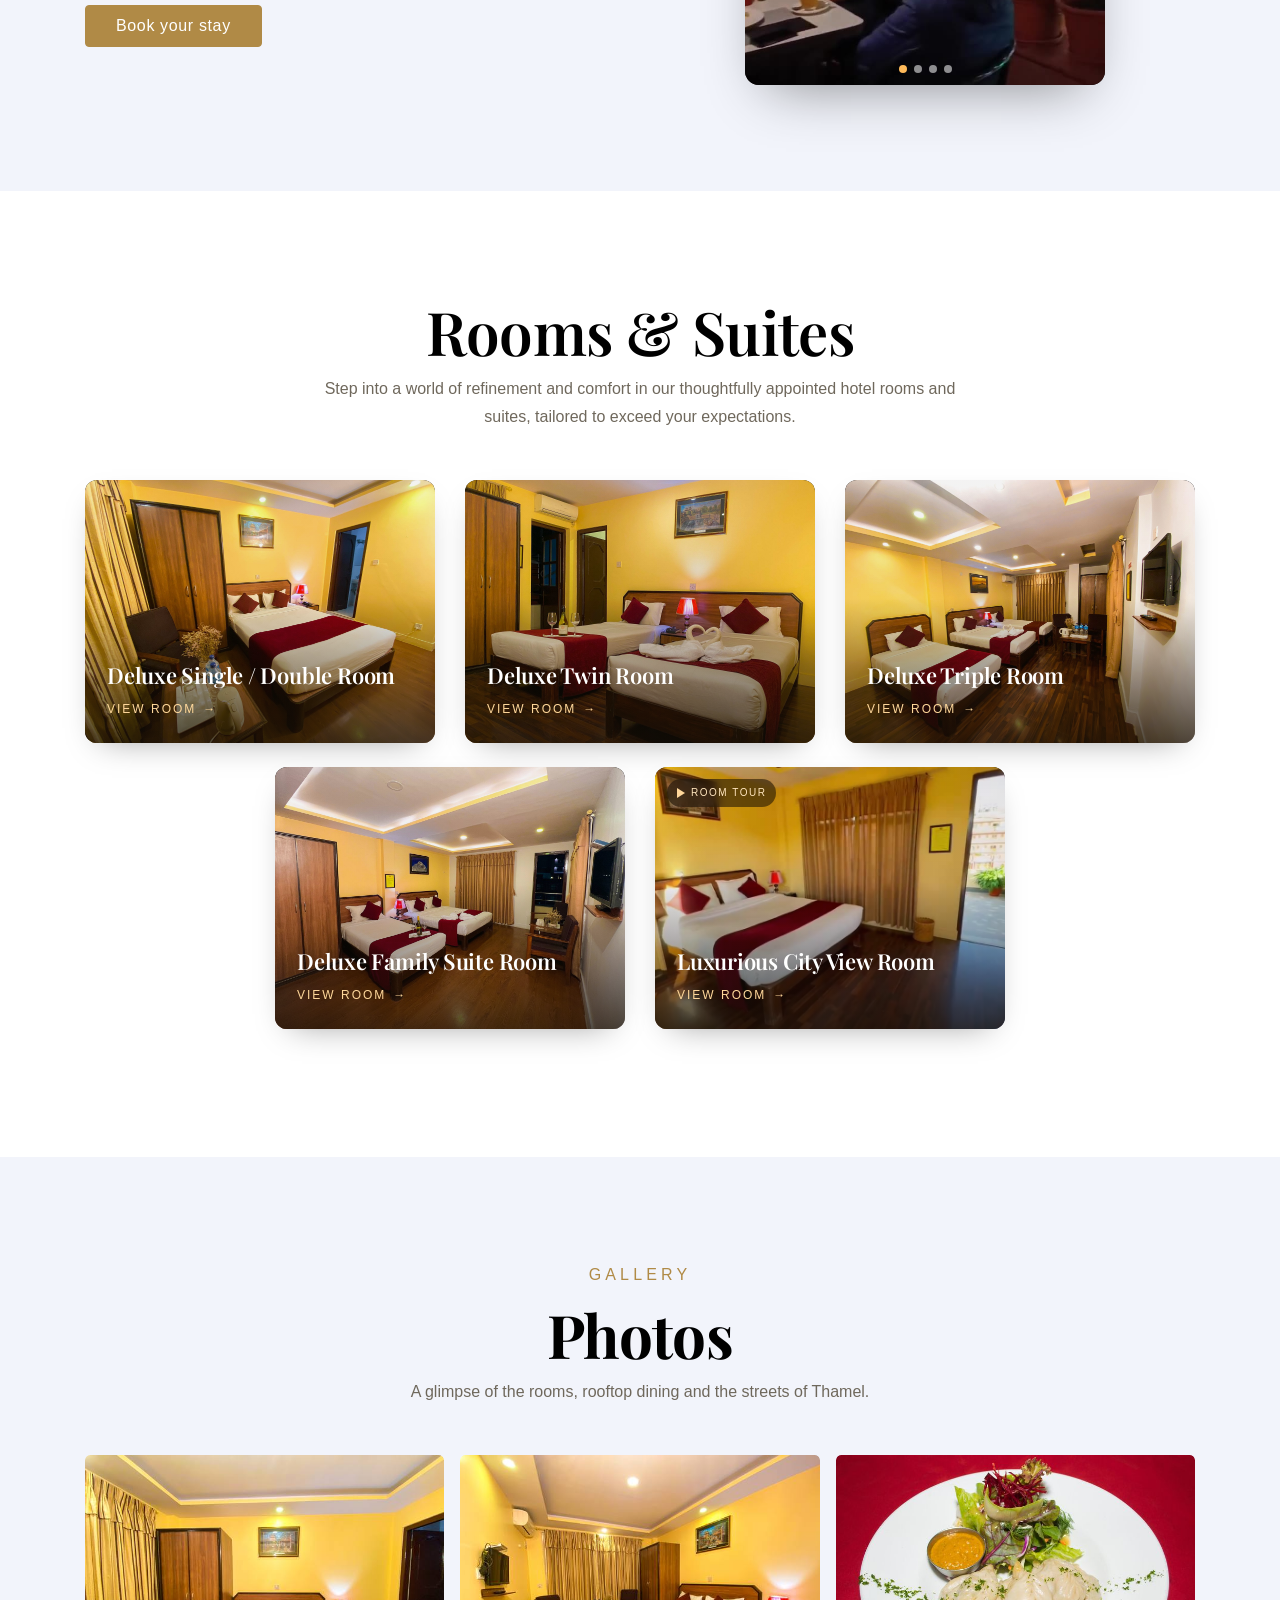
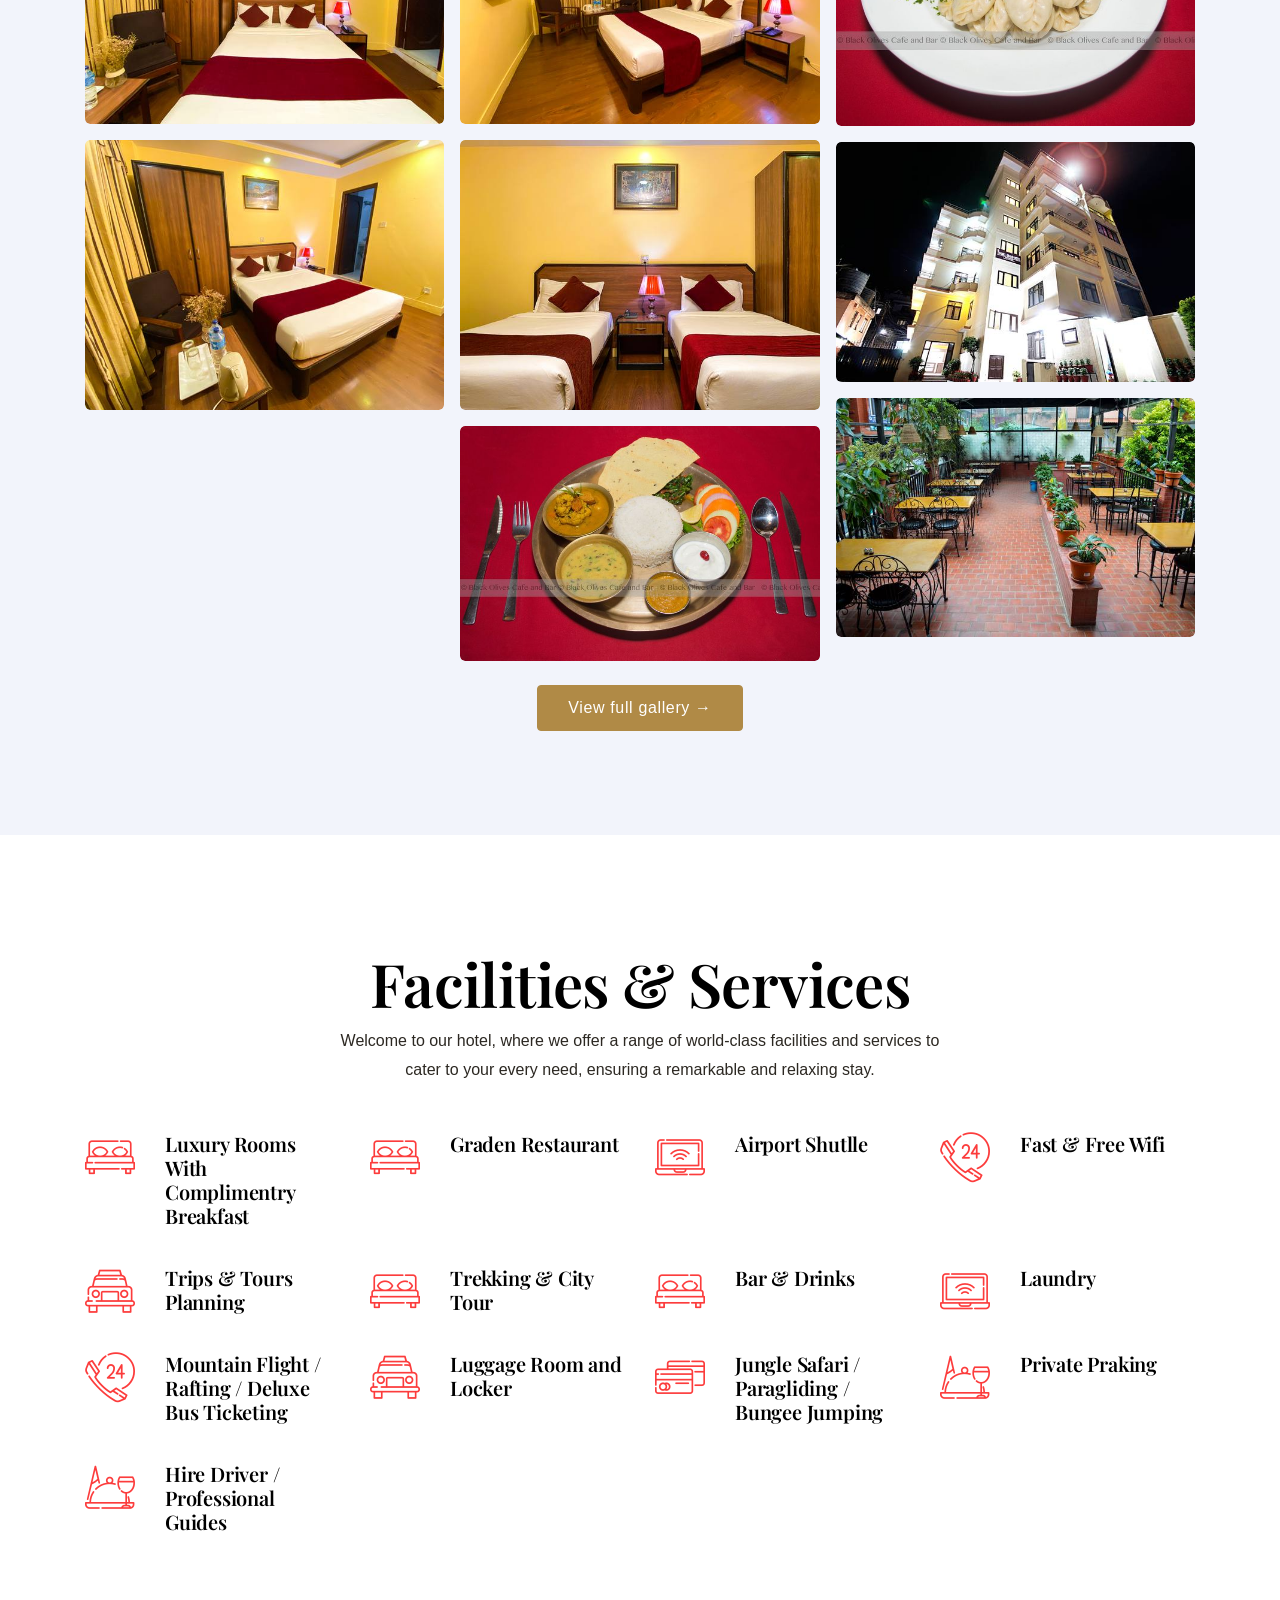
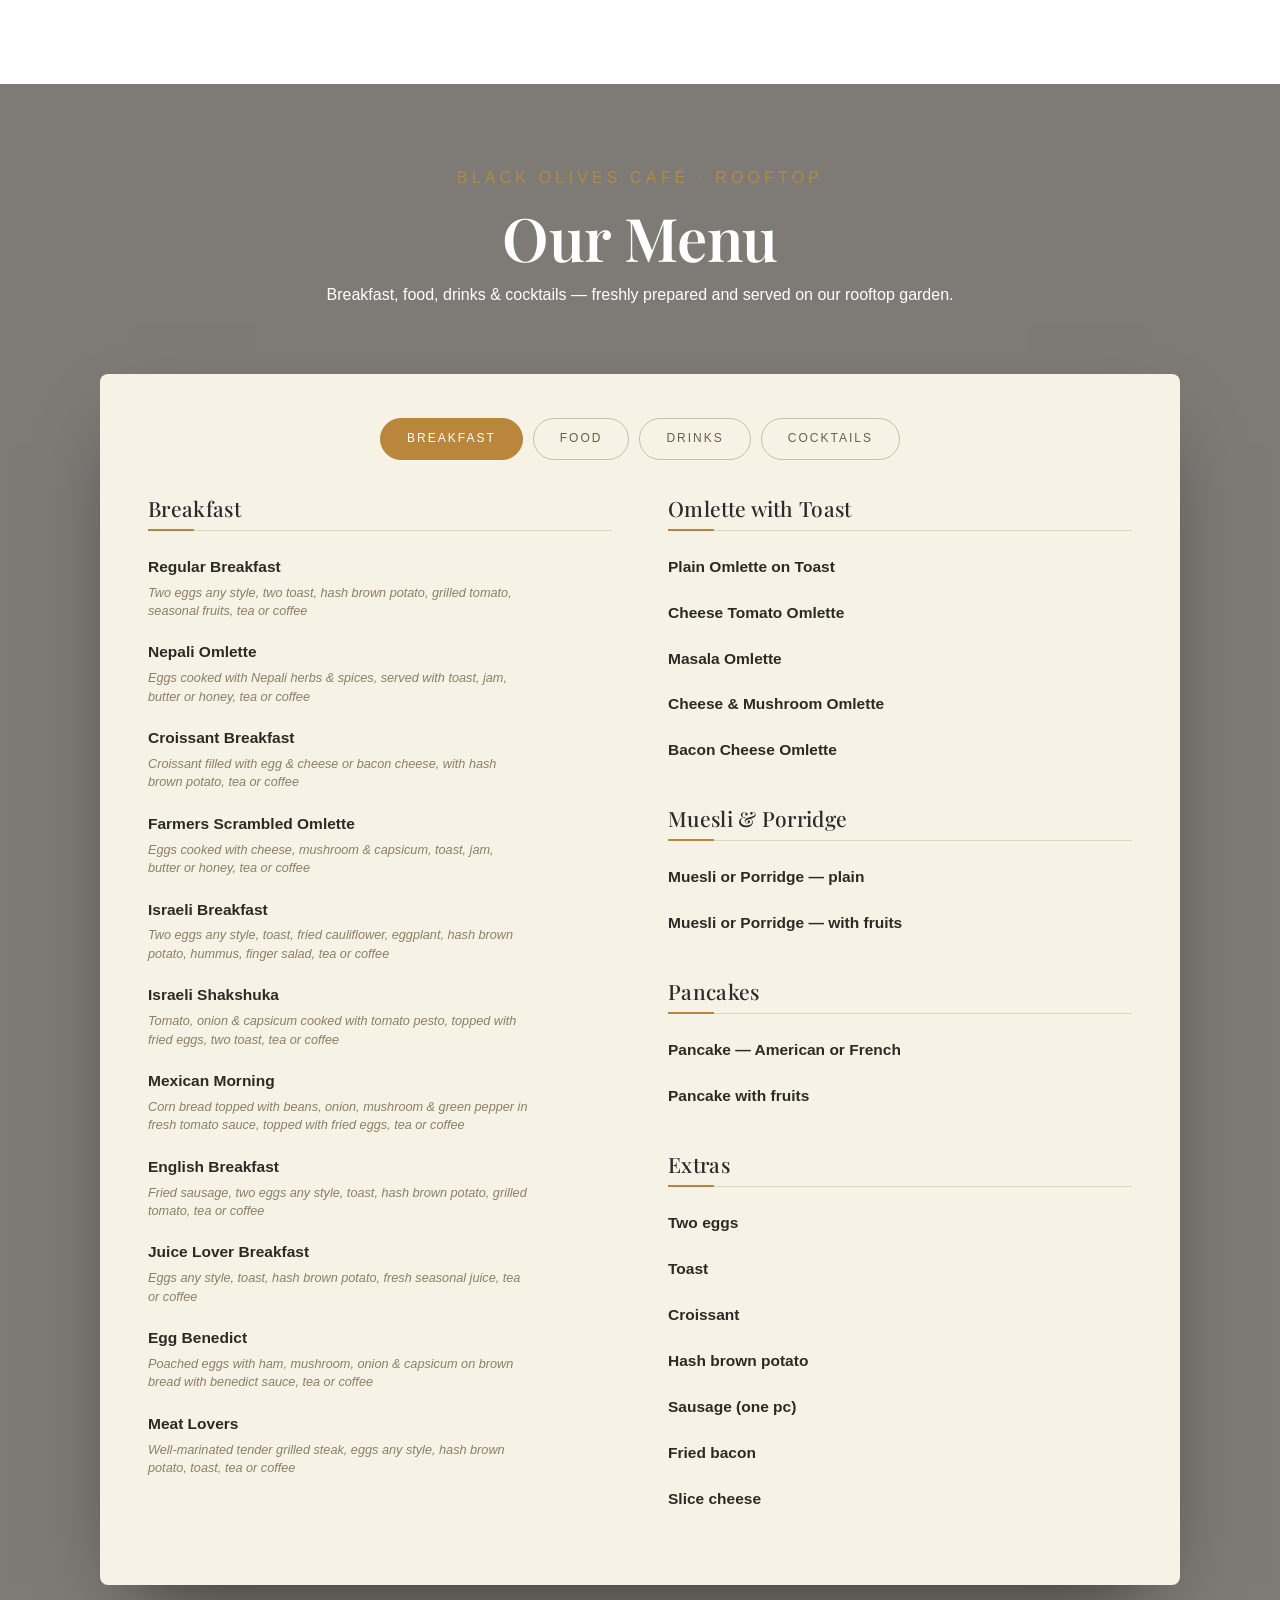
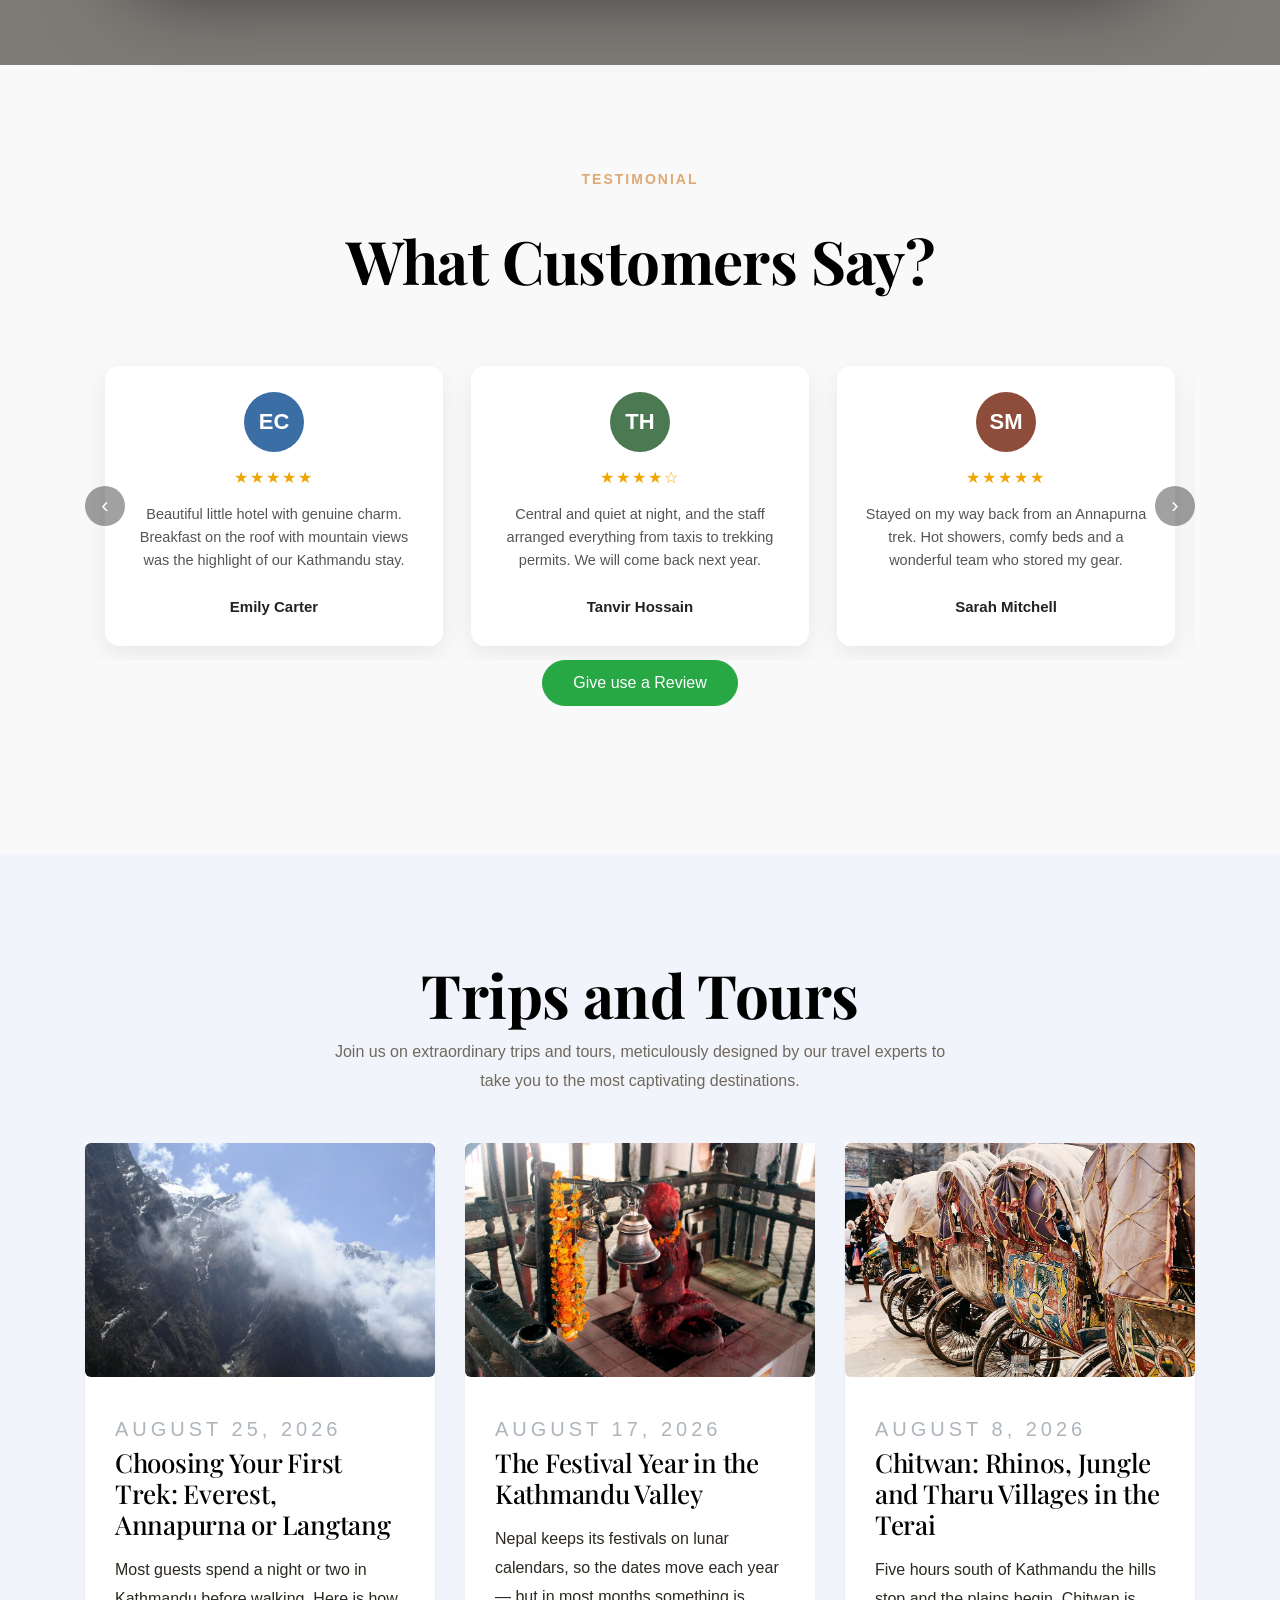
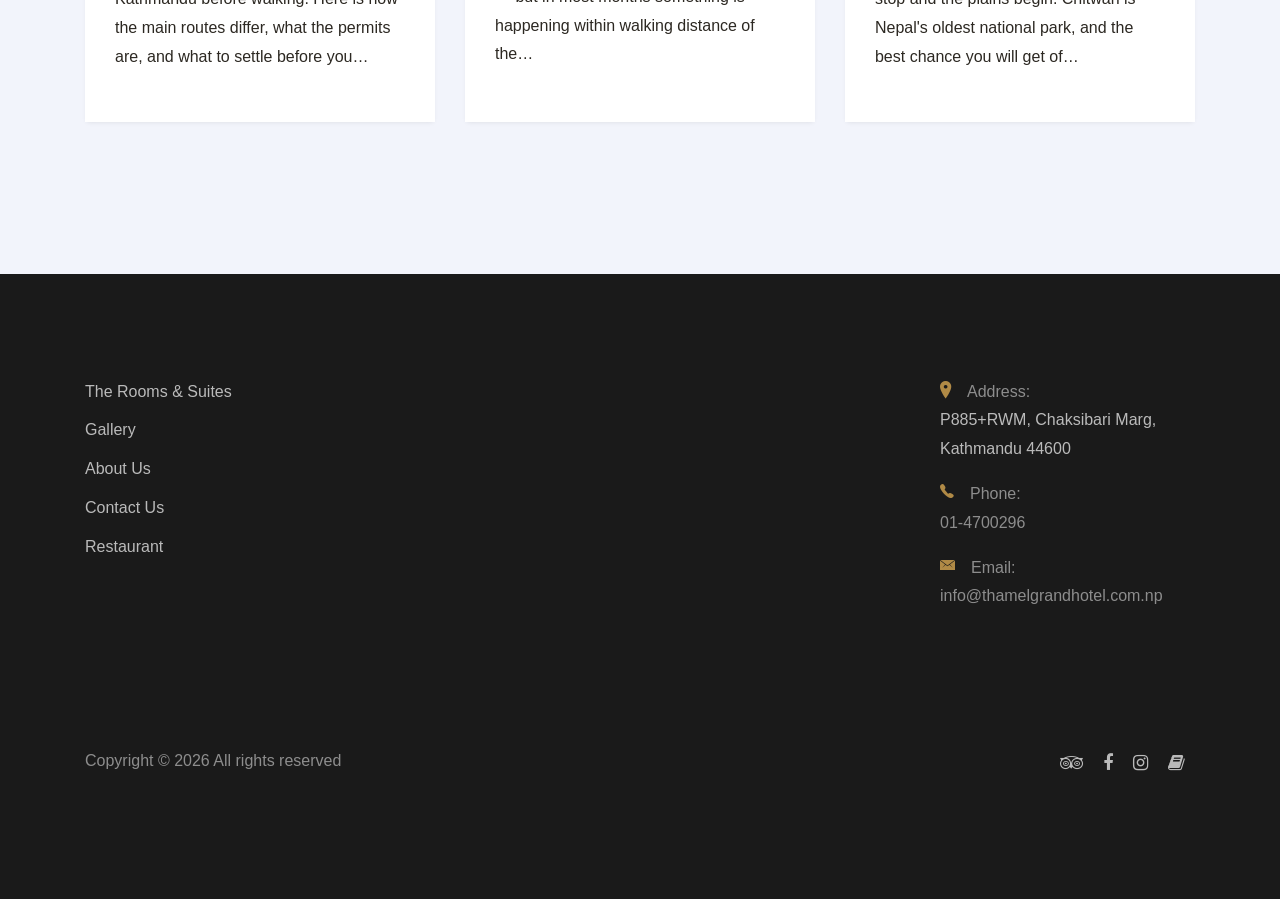
==== commit 6bf950b5: "content(blog): six new Nepal articles + static-first listing Adds ids 6-11 to the bundled articles —" ====
--- a/index.html
+++ b/index.html
@@ -22,7 +22,7 @@
     <link rel="stylesheet" href="css/elegant-icons.css" type="text/css">
     <!-- Theme Style -->
     <link rel="stylesheet" href="css/style.css">
-    <link rel="stylesheet" href="css/tgh-custom.css?v=h8">
+    <link rel="stylesheet" href="css/tgh-custom.css?v=h10">
     <link rel="stylesheet" href="css/tgh-theme.css?v=t2">
   </head>
   <body>
@@ -516,36 +516,8 @@
         </div>
 
         <div class="row" id="blogs">
-          <div class="col-lg-4 col-md-6 col-sm-6 col-12 post mb-5" data-aos="fade-up" data-aos-delay="100">
-            <div class="media media-custom d-block mb-4 h-100">
-              <a href="blog.html?id=1" class="mb-4 d-block"><img loading="lazy" decoding="async" src="images/trips/nagarkot-sunrise.jpg" alt="Sunrise Over the Himalayas: A Morning in Nagarkot" class="img-fluid"></a>
-              <div class="media-body">
-                <span class="meta-post">February 12, 2026</span>
-                <h2 class="mt-0 mb-3"><a href="blog.html?id=1">Sunrise Over the Himalayas: A Morning in Nagarkot</a></h2>
-                <p>Just 32 km from Thamel, the ridge town of Nagarkot offers one of the most breathtaking Himalayan panoramas in all of Nepal.</p>
-              </div>
-            </div>
-          </div>
-          <div class="col-lg-4 col-md-6 col-sm-6 col-12 post mb-5" data-aos="fade-up" data-aos-delay="200">
-            <div class="media media-custom d-block mb-4 h-100">
-              <a href="blog.html?id=2" class="mb-4 d-block"><img loading="lazy" decoding="async" src="images/trips/newari-alley.jpg" alt="Wandering the Ancient Alleys of Thamel" class="img-fluid"></a>
-              <div class="media-body">
-                <span class="meta-post">March 5, 2026</span>
-                <h2 class="mt-0 mb-3"><a href="blog.html?id=2">Wandering the Ancient Alleys of Thamel</a></h2>
-                <p>Step out of the hotel into a labyrinth of prayer flags, singing bowls, trekking shops and hidden courtyards — the beating heart of Kathmandu.</p>
-              </div>
-            </div>
-          </div>
-          <div class="col-lg-4 col-md-6 col-sm-6 col-12 post mb-5" data-aos="fade-up" data-aos-delay="300">
-            <div class="media media-custom d-block mb-4 h-100">
-              <a href="blog.html?id=4" class="mb-4 d-block"><img loading="lazy" decoding="async" src="images/trips/boudhanath.jpg" alt="Temples, Stupas &amp; Prayer Flags: Boudhanath and Swayambhunath" class="img-fluid"></a>
-              <div class="media-body">
-                <span class="meta-post">May 22, 2026</span>
-                <h2 class="mt-0 mb-3"><a href="blog.html?id=4">Temples, Stupas &amp; Prayer Flags: Boudhanath and Swayambhunath</a></h2>
-                <p>Two of the most sacred sites in the Himalayan Buddhist world sit within easy reach of the hotel.</p>
-              </div>
-            </div>
-          </div>
+          <!-- Latest three articles, rendered by js/blogs-list.js. Was three
+               hardcoded cards whose titles had drifted from the articles. -->
         </div>
 
       </div>
@@ -635,5 +607,7 @@
     <script src="js/menu-data.js?v=m1"></script>
     <script src="js/menu-render.js?v=m7"></script>
     <script src="js/tgh-collections.js?v=c1"></script>
+    <script src="js/blog-data.js?v=b2"></script>
+    <script src="js/blogs-list.js?v=2"></script>
   </body>
 </html>
--- a/css/tgh-custom.css
+++ b/css/tgh-custom.css
@@ -234,3 +234,31 @@
 .menu-item.has-photo .mi-text{flex:1 1 auto;min-width:0;}
 .mi-thumb{flex:0 0 56px;width:56px;height:56px;object-fit:cover;border-radius:9px;margin-left:auto;
   box-shadow:0 4px 12px -4px rgba(60,40,10,.45);background:#fff;}
+
+/* ---------- About: story timeline ---------- */
+.tgh-timeline{list-style:none;max-width:940px;margin:0 auto;padding:0;position:relative;}
+.tgh-timeline::before{content:"";position:absolute;left:50%;top:8px;bottom:8px;width:1px;
+  background:linear-gradient(to bottom,transparent,#e2d5b8 12%,#e2d5b8 88%,transparent);transform:translateX(-.5px);}
+.tl-item{position:relative;display:grid;grid-template-columns:1fr 1fr;gap:46px;align-items:center;margin:0 0 58px;}
+.tl-item:last-child{margin-bottom:0;}
+.tl-item::after{content:"";position:absolute;left:50%;top:50%;width:13px;height:13px;border-radius:50%;
+  background:var(--tgh-brass);border:3px solid #fff;box-shadow:0 0 0 3px rgba(176,138,70,.22);
+  transform:translate(-50%,-50%);z-index:2;}
+.tl-media{overflow:hidden;border-radius:12px;line-height:0;box-shadow:0 22px 46px -26px rgba(20,15,8,.6);}
+.tl-media img{width:100%;aspect-ratio:4/3;object-fit:cover;display:block;transition:transform .6s ease;}
+.tl-item:hover .tl-media img{transform:scale(1.05);}
+.tl-year{display:block;font-family:"Roboto",Arial,sans-serif;font-size:11.5px;font-weight:700;
+  letter-spacing:.2em;text-transform:uppercase;color:var(--tgh-brass);margin-bottom:8px;}
+.tl-title{font-family:"Playfair Display",Georgia,serif;font-size:24px;font-weight:600;
+  color:var(--tgh-ink);margin:0 0 10px;line-height:1.2;}
+.tl-text p{color:#6f685c;font-size:15px;line-height:1.7;margin:0;}
+/* alternate sides */
+.tl-item:nth-child(even) .tl-media{order:2;}
+.tl-item:nth-child(even) .tl-text{order:1;text-align:right;}
+@media (max-width:820px){
+  .tgh-timeline::before{left:18px;}
+  .tl-item{grid-template-columns:1fr;gap:16px;padding-left:48px;margin-bottom:40px;}
+  .tl-item::after{left:18px;top:22px;}
+  .tl-item:nth-child(even) .tl-media{order:0;}
+  .tl-item:nth-child(even) .tl-text{order:0;text-align:left;}
+}
